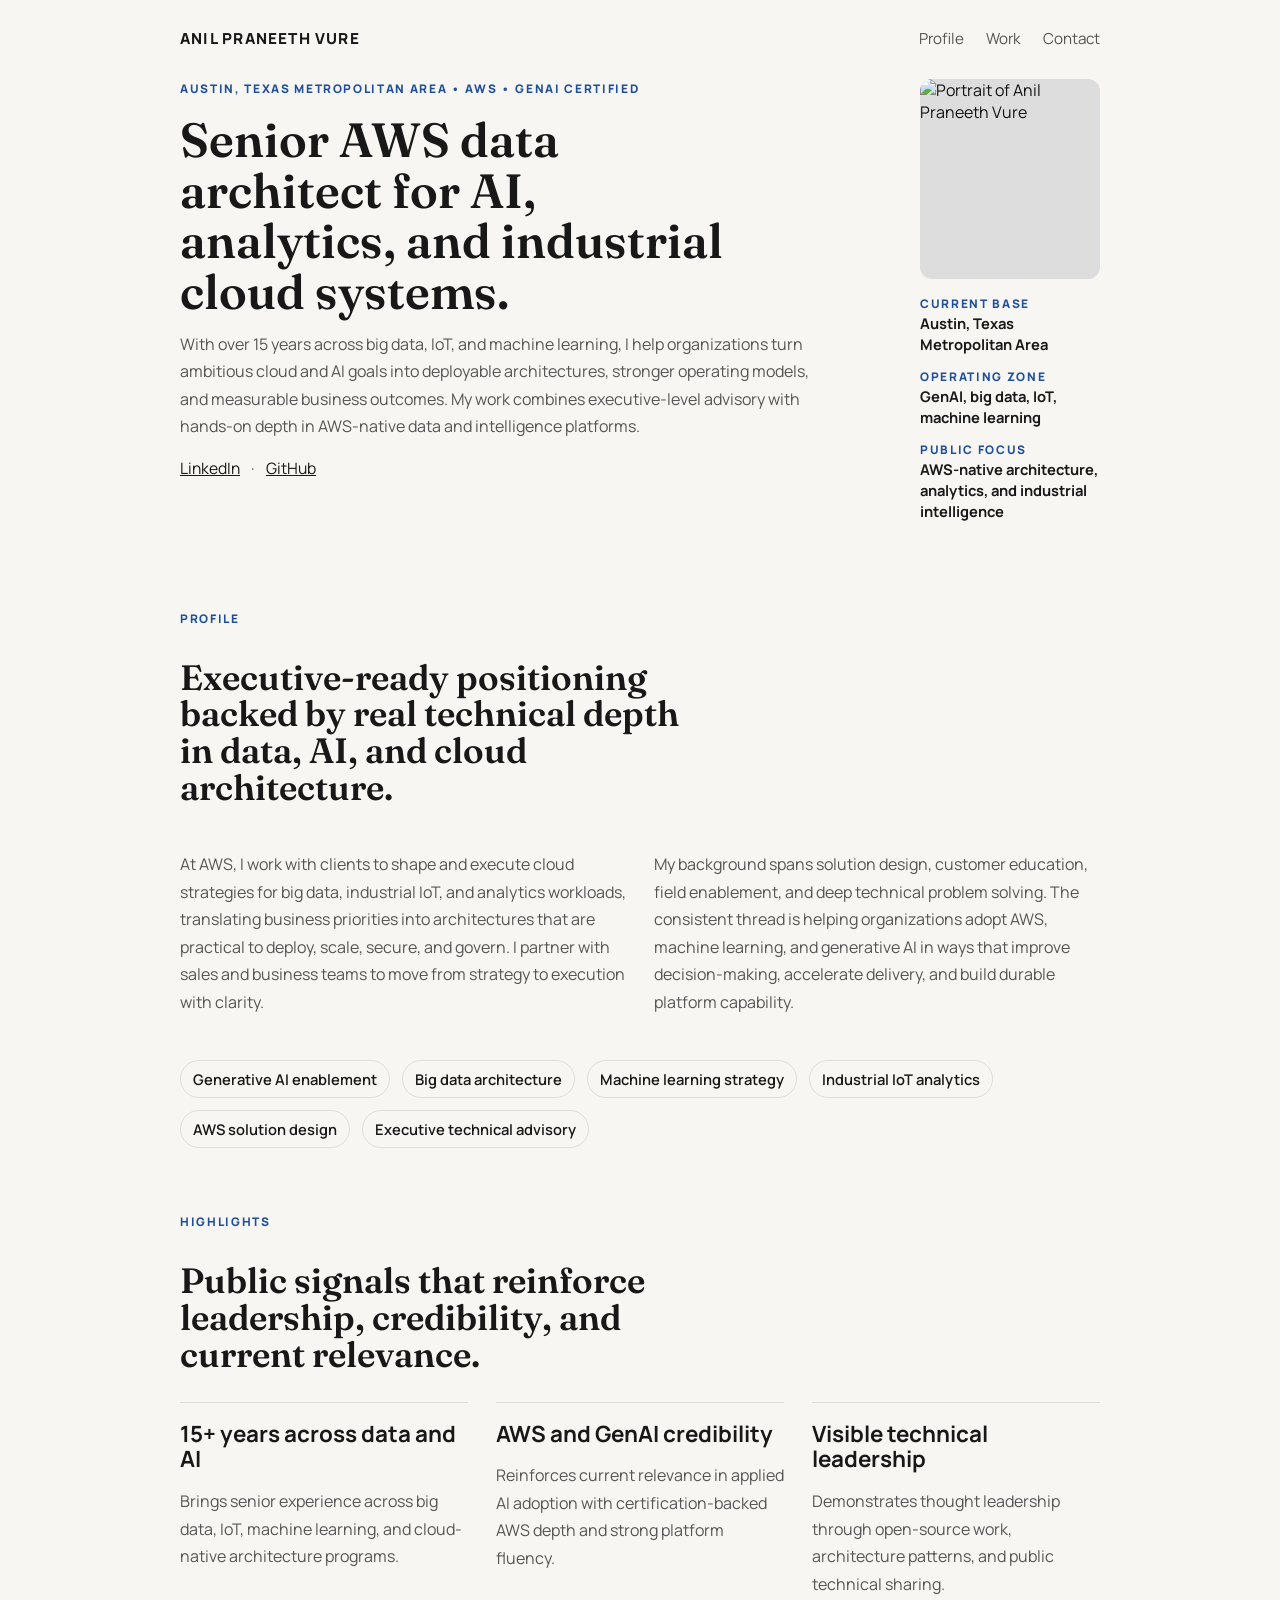
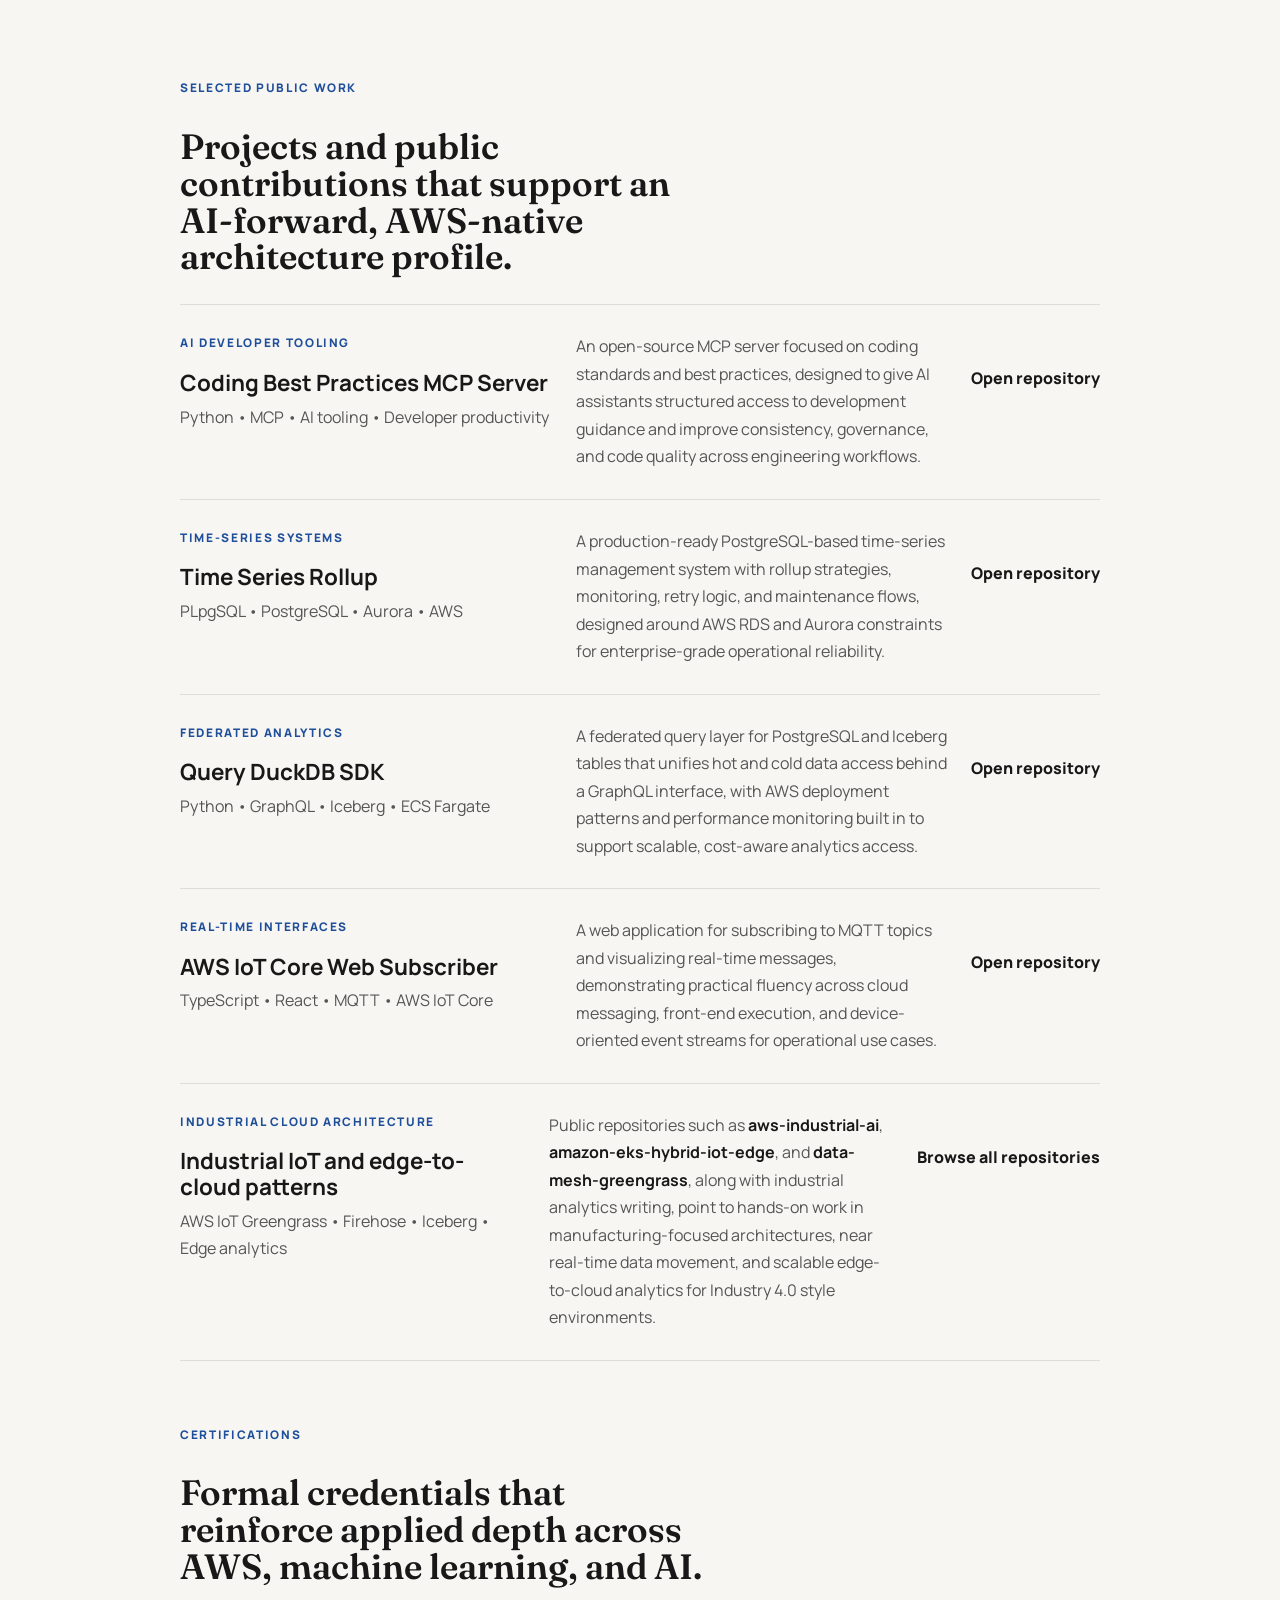
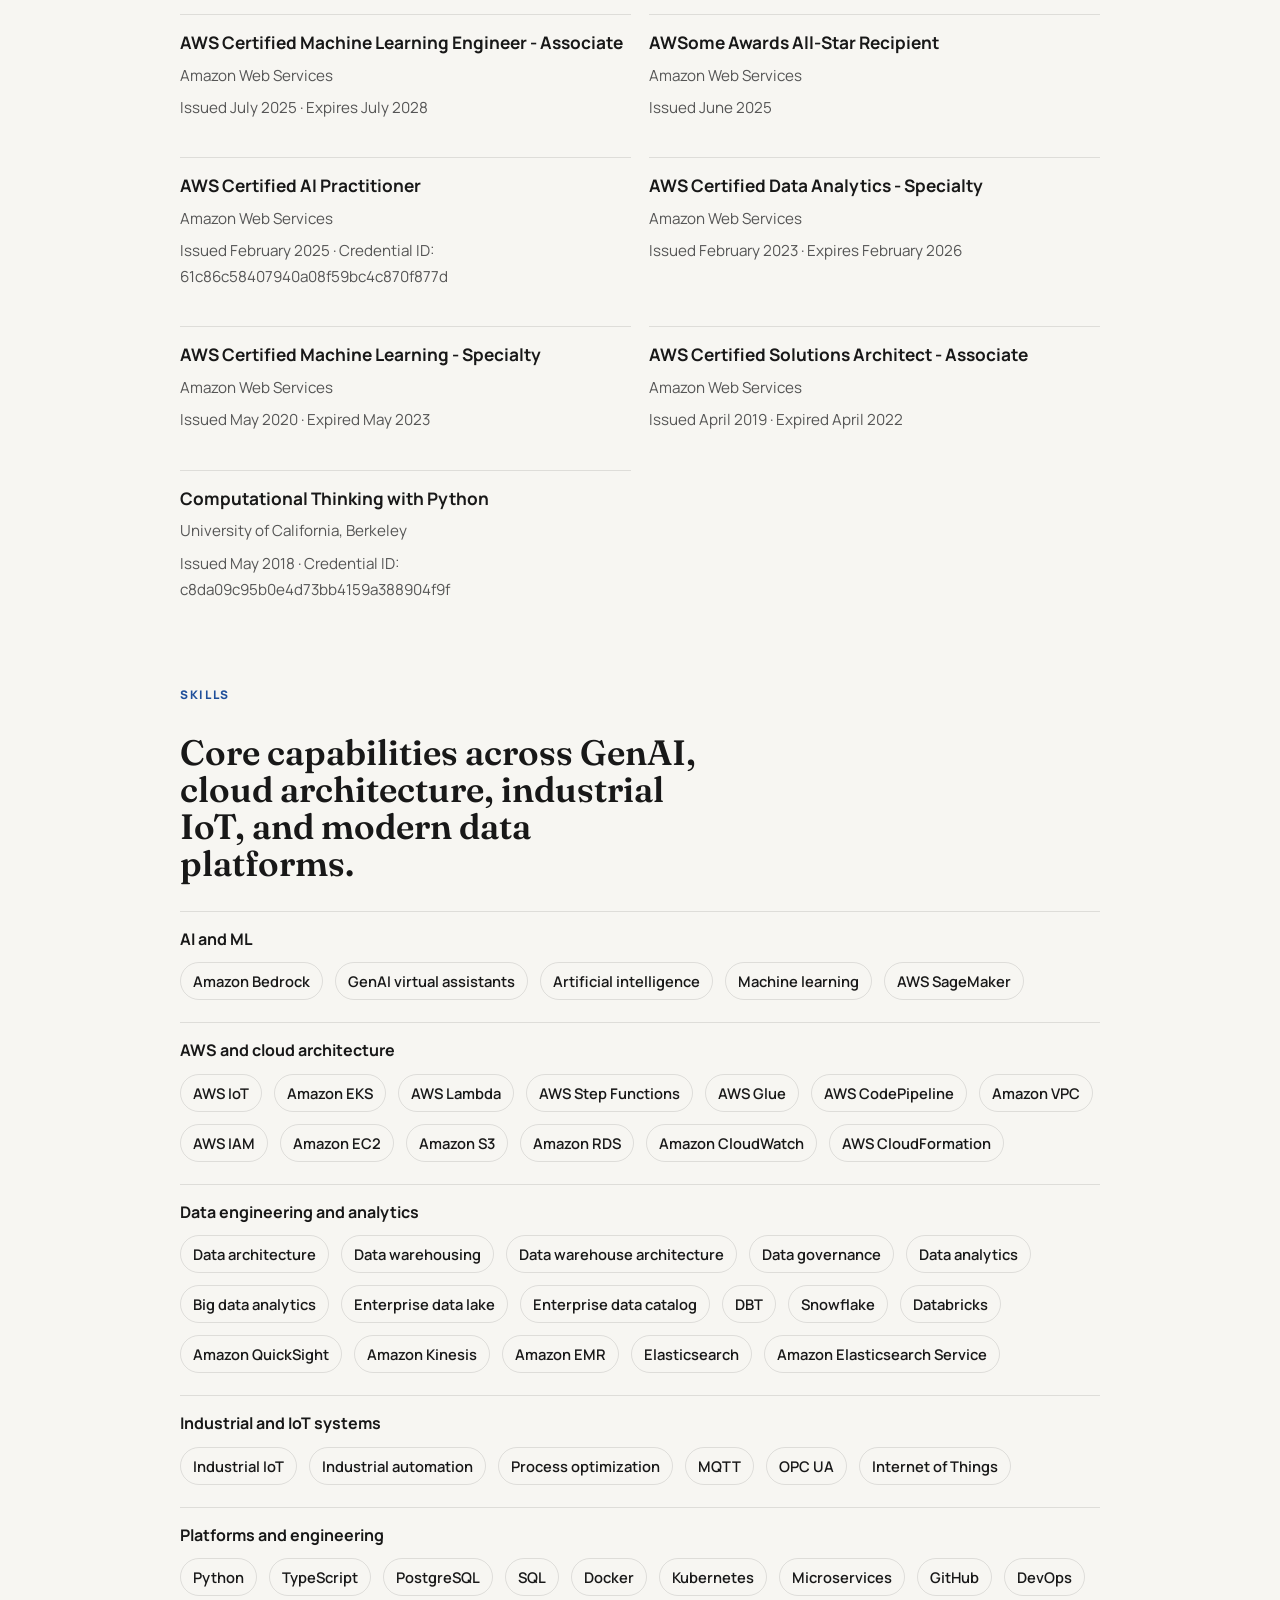
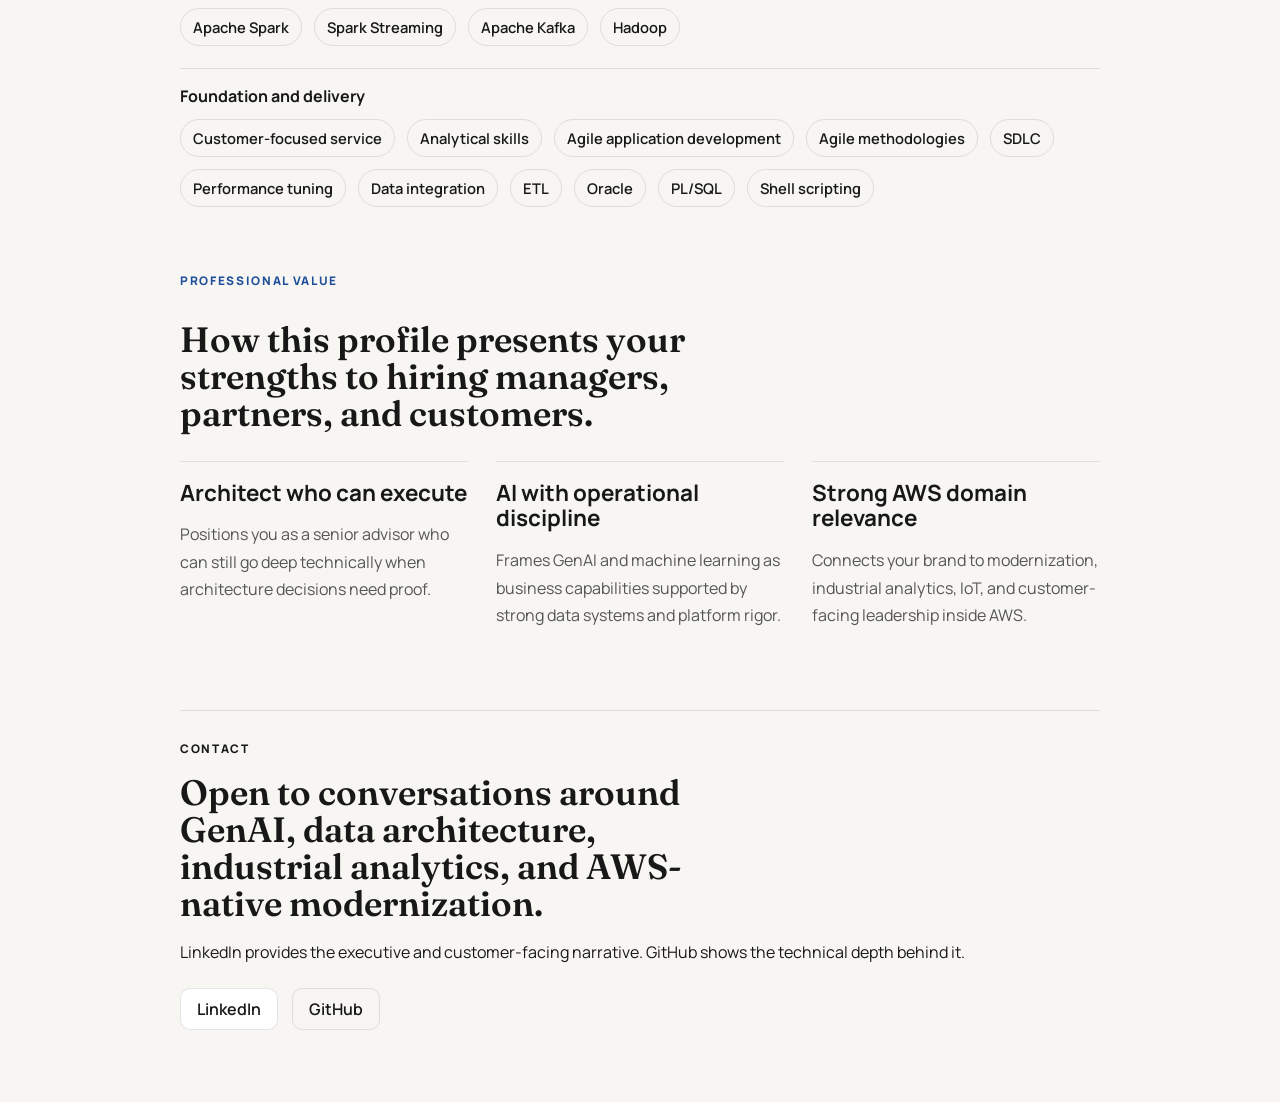
==== index.html @ 441fac44 "Simplify profile page styling and link treatments" ====
<!DOCTYPE html>
<html lang="en">
  <head>
    <meta charset="UTF-8" />
    <meta name="viewport" content="width=device-width, initial-scale=1.0" />
    <title>Anil Praneeth Vure | Sr. Data Architect at AWS</title>
    <meta
      name="description"
      content="Professional profile for Anil Praneeth Vure, Sr. Data Architect at AWS, focused on GenAI, big data, IoT, machine learning, and production-grade cloud architecture."
    />
    <meta
      name="keywords"
      content="Anil Praneeth Vure, Sr. Data Architect, AWS, GenAI, machine learning, big data, IoT, cloud architecture, Austin"
    />
    <meta name="theme-color" content="#0f1720" />
    <meta property="og:title" content="Anil Praneeth Vure | Sr. Data Architect at AWS" />
    <meta
      property="og:description"
      content="Senior AWS data architect with 15+ years across big data, IoT, machine learning, and GenAI-enabled cloud architecture."
    />
    <meta property="og:type" content="website" />
    <meta property="og:image" content="https://avatars.githubusercontent.com/u/18491434?v=4" />
    <link rel="preconnect" href="https://fonts.googleapis.com" />
    <link rel="preconnect" href="https://fonts.gstatic.com" crossorigin />
    <link
      href="https://fonts.googleapis.com/css2?family=Manrope:wght@400;500;600;700;800&amp;family=Fraunces:opsz,wght@9..144,600;9..144,700&amp;display=swap"
      rel="stylesheet"
    />
    <link rel="stylesheet" href="./styles.css" />
    <script type="application/ld+json">
      {
        "@context": "https://schema.org",
        "@type": "Person",
        "name": "Anil Praneeth Vure",
        "jobTitle": "Senior Data Architect",
        "worksFor": {
          "@type": "Organization",
          "name": "Amazon"
        },
        "address": {
          "@type": "PostalAddress",
          "addressLocality": "Austin",
          "addressRegion": "TX",
          "addressCountry": "US"
        },
        "sameAs": [
          "https://github.com/anilpraneeth",
          "https://www.linkedin.com/in/anilpraneeth/"
        ],
        "image": "https://avatars.githubusercontent.com/u/18491434?v=4",
        "url": "https://github.com/anilpraneeth"
      }
    </script>
  </head>
  <body>
    <div class="page-shell">
      <header class="site-header">
        <a class="brand" href="#top">Anil Praneeth Vure</a>
        <nav class="site-nav" aria-label="Primary">
          <a href="#profile">Profile</a>
          <a href="#work">Work</a>
          <a href="#contact">Contact</a>
        </nav>
      </header>

      <main id="top">
        <section class="hero">
          <div class="hero-copy reveal">
            <p class="eyebrow">Austin, Texas Metropolitan Area • AWS • GenAI Certified</p>
            <h1>Senior AWS data architect for AI, analytics, and industrial cloud systems.</h1>
            <p class="hero-text">
              With over 15 years across big data, IoT, and machine learning, I help organizations turn ambitious
              cloud and AI goals into deployable architectures, stronger operating models, and measurable business
              outcomes. My work combines executive-level advisory with hands-on depth in AWS-native data and
              intelligence platforms.
            </p>
            <p class="inline-links">
              <a href="https://www.linkedin.com/in/anilpraneeth/" target="_blank" rel="noreferrer">LinkedIn</a>
              <span>·</span>
              <a href="https://github.com/anilpraneeth" target="_blank" rel="noreferrer">GitHub</a>
            </p>
          </div>

          <aside class="hero-panel reveal">
            <div class="portrait-wrap">
              <img
                class="portrait"
                src="https://avatars.githubusercontent.com/u/18491434?v=4"
                alt="Portrait of Anil Praneeth Vure"
              />
            </div>
            <div class="signal-list">
              <div>
                <span class="signal-label">Current base</span>
                <strong>Austin, Texas Metropolitan Area</strong>
              </div>
              <div>
                <span class="signal-label">Operating zone</span>
                <strong>GenAI, big data, IoT, machine learning</strong>
              </div>
              <div>
                <span class="signal-label">Public focus</span>
                <strong>AWS-native architecture, analytics, and industrial intelligence</strong>
              </div>
            </div>
          </aside>
        </section>

        <section class="profile-section reveal" id="profile">
          <div class="section-intro">
            <p class="section-label">Profile</p>
            <h2>Executive-ready positioning backed by real technical depth in data, AI, and cloud architecture.</h2>
          </div>
          <div class="profile-grid">
            <p>
              At AWS, I work with clients to shape and execute cloud strategies for big data, industrial IoT, and
              analytics workloads, translating business priorities into architectures that are practical to deploy,
              scale, secure, and govern. I partner with sales and business teams to move from strategy to execution
              with clarity.
            </p>
            <p>
              My background spans solution design, customer education, field enablement, and deep technical problem
              solving. The consistent thread is helping organizations adopt AWS, machine learning, and generative AI in
              ways that improve decision-making, accelerate delivery, and build durable platform capability.
            </p>
          </div>
          <div class="focus-rail">
            <span>Generative AI enablement</span>
            <span>Big data architecture</span>
            <span>Machine learning strategy</span>
            <span>Industrial IoT analytics</span>
            <span>AWS solution design</span>
            <span>Executive technical advisory</span>
          </div>
        </section>

        <section class="credibility-section reveal">
          <div class="section-intro">
            <p class="section-label">Highlights</p>
            <h2>Public signals that reinforce leadership, credibility, and current relevance.</h2>
          </div>
          <div class="credibility-grid">
            <div>
              <h3>15+ years across data and AI</h3>
              <p>Brings senior experience across big data, IoT, machine learning, and cloud-native architecture programs.</p>
            </div>
            <div>
              <h3>AWS and GenAI credibility</h3>
              <p>Reinforces current relevance in applied AI adoption with certification-backed AWS depth and strong platform fluency.</p>
            </div>
            <div>
              <h3>Visible technical leadership</h3>
              <p>Demonstrates thought leadership through open-source work, architecture patterns, and public technical sharing.</p>
            </div>
          </div>
        </section>

        <section class="work-section reveal" id="work">
          <div class="section-intro">
            <p class="section-label">Selected Public Work</p>
            <h2>Projects and public contributions that support an AI-forward, AWS-native architecture profile.</h2>
          </div>

          <article class="project-row">
            <div class="project-meta">
              <p class="project-kicker">AI developer tooling</p>
              <h3>Coding Best Practices MCP Server</h3>
              <p class="project-tech">Python • MCP • AI tooling • Developer productivity</p>
            </div>
            <p class="project-copy">
              An open-source MCP server focused on coding standards and best practices, designed to give AI assistants
              structured access to development guidance and improve consistency, governance, and code quality across
              engineering workflows.
            </p>
            <a class="project-link" href="https://github.com/anilpraneeth/coding-best-practices-mcp-server" target="_blank" rel="noreferrer">Open repository</a>
          </article>

          <article class="project-row">
            <div class="project-meta">
              <p class="project-kicker">Time-series systems</p>
              <h3>Time Series Rollup</h3>
              <p class="project-tech">PLpgSQL • PostgreSQL • Aurora • AWS</p>
            </div>
            <p class="project-copy">
              A production-ready PostgreSQL-based time-series management system with rollup strategies, monitoring, retry
              logic, and maintenance flows, designed around AWS RDS and Aurora constraints for enterprise-grade
              operational reliability.
            </p>
            <a class="project-link" href="https://github.com/anilpraneeth/time-series-rollup" target="_blank" rel="noreferrer">Open repository</a>
          </article>

          <article class="project-row">
            <div class="project-meta">
              <p class="project-kicker">Federated analytics</p>
              <h3>Query DuckDB SDK</h3>
              <p class="project-tech">Python • GraphQL • Iceberg • ECS Fargate</p>
            </div>
            <p class="project-copy">
              A federated query layer for PostgreSQL and Iceberg tables that unifies hot and cold data access behind a
              GraphQL interface, with AWS deployment patterns and performance monitoring built in to support scalable,
              cost-aware analytics access.
            </p>
            <a class="project-link" href="https://github.com/anilpraneeth/query-duckdb-sdk" target="_blank" rel="noreferrer">Open repository</a>
          </article>

          <article class="project-row">
            <div class="project-meta">
              <p class="project-kicker">Real-time interfaces</p>
              <h3>AWS IoT Core Web Subscriber</h3>
              <p class="project-tech">TypeScript • React • MQTT • AWS IoT Core</p>
            </div>
            <p class="project-copy">
              A web application for subscribing to MQTT topics and visualizing real-time messages, demonstrating practical
              fluency across cloud messaging, front-end execution, and device-oriented event streams for operational use
              cases.
            </p>
            <a class="project-link" href="https://github.com/anilpraneeth/web-app-aws-iot-core" target="_blank" rel="noreferrer">Open repository</a>
          </article>

          <article class="project-row">
            <div class="project-meta">
              <p class="project-kicker">Industrial cloud architecture</p>
              <h3>Industrial IoT and edge-to-cloud patterns</h3>
              <p class="project-tech">AWS IoT Greengrass • Firehose • Iceberg • Edge analytics</p>
            </div>
            <p class="project-copy">
              Public repositories such as <span>aws-industrial-ai</span>, <span>amazon-eks-hybrid-iot-edge</span>, and
              <span>data-mesh-greengrass</span>, along with industrial analytics writing, point to hands-on work in
              manufacturing-focused architectures, near real-time data movement, and scalable edge-to-cloud analytics
              for Industry 4.0 style environments.
            </p>
            <a class="project-link" href="https://github.com/anilpraneeth" target="_blank" rel="noreferrer">Browse all repositories</a>
          </article>
        </section>

        <section class="certifications-section reveal">
          <div class="section-intro">
            <p class="section-label">Certifications</p>
            <h2>Formal credentials that reinforce applied depth across AWS, machine learning, and AI.</h2>
          </div>
          <div class="certifications-grid">
            <article class="cert-card">
              <h3>AWS Certified Machine Learning Engineer - Associate</h3>
              <p>Amazon Web Services</p>
              <p>Issued July 2025 · Expires July 2028</p>
            </article>
            <article class="cert-card">
              <h3>AWSome Awards All-Star Recipient</h3>
              <p>Amazon Web Services</p>
              <p>Issued June 2025</p>
            </article>
            <article class="cert-card">
              <h3>AWS Certified AI Practitioner</h3>
              <p>Amazon Web Services</p>
              <p>Issued February 2025 · Credential ID: 61c86c58407940a08f59bc4c870f877d</p>
            </article>
            <article class="cert-card">
              <h3>AWS Certified Data Analytics - Specialty</h3>
              <p>Amazon Web Services</p>
              <p>Issued February 2023 · Expires February 2026</p>
            </article>
            <article class="cert-card">
              <h3>AWS Certified Machine Learning - Specialty</h3>
              <p>Amazon Web Services</p>
              <p>Issued May 2020 · Expired May 2023</p>
            </article>
            <article class="cert-card">
              <h3>AWS Certified Solutions Architect - Associate</h3>
              <p>Amazon Web Services</p>
              <p>Issued April 2019 · Expired April 2022</p>
            </article>
            <article class="cert-card">
              <h3>Computational Thinking with Python</h3>
              <p>University of California, Berkeley</p>
              <p>Issued May 2018 · Credential ID: c8da09c95b0e4d73bb4159a388904f9f</p>
            </article>
          </div>
        </section>

        <section class="skills-section reveal">
          <div class="section-intro">
            <p class="section-label">Skills</p>
            <h2>Core capabilities across GenAI, cloud architecture, industrial IoT, and modern data platforms.</h2>
          </div>
          <div class="skills-groups">
            <div class="skills-group">
              <h3>AI and ML</h3>
              <div class="focus-rail">
                <span>Amazon Bedrock</span>
                <span>GenAI virtual assistants</span>
                <span>Artificial intelligence</span>
                <span>Machine learning</span>
                <span>AWS SageMaker</span>
              </div>
            </div>
            <div class="skills-group">
              <h3>AWS and cloud architecture</h3>
              <div class="focus-rail">
                <span>AWS IoT</span>
                <span>Amazon EKS</span>
                <span>AWS Lambda</span>
                <span>AWS Step Functions</span>
                <span>AWS Glue</span>
                <span>AWS CodePipeline</span>
                <span>Amazon VPC</span>
                <span>AWS IAM</span>
                <span>Amazon EC2</span>
                <span>Amazon S3</span>
                <span>Amazon RDS</span>
                <span>Amazon CloudWatch</span>
                <span>AWS CloudFormation</span>
              </div>
            </div>
            <div class="skills-group">
              <h3>Data engineering and analytics</h3>
              <div class="focus-rail">
                <span>Data architecture</span>
                <span>Data warehousing</span>
                <span>Data warehouse architecture</span>
                <span>Data governance</span>
                <span>Data analytics</span>
                <span>Big data analytics</span>
                <span>Enterprise data lake</span>
                <span>Enterprise data catalog</span>
                <span>DBT</span>
                <span>Snowflake</span>
                <span>Databricks</span>
                <span>Amazon QuickSight</span>
                <span>Amazon Kinesis</span>
                <span>Amazon EMR</span>
                <span>Elasticsearch</span>
                <span>Amazon Elasticsearch Service</span>
              </div>
            </div>
            <div class="skills-group">
              <h3>Industrial and IoT systems</h3>
              <div class="focus-rail">
                <span>Industrial IoT</span>
                <span>Industrial automation</span>
                <span>Process optimization</span>
                <span>MQTT</span>
                <span>OPC UA</span>
                <span>Internet of Things</span>
              </div>
            </div>
            <div class="skills-group">
              <h3>Platforms and engineering</h3>
              <div class="focus-rail">
                <span>Python</span>
                <span>TypeScript</span>
                <span>PostgreSQL</span>
                <span>SQL</span>
                <span>Docker</span>
                <span>Kubernetes</span>
                <span>Microservices</span>
                <span>GitHub</span>
                <span>DevOps</span>
                <span>Apache Spark</span>
                <span>Spark Streaming</span>
                <span>Apache Kafka</span>
                <span>Hadoop</span>
              </div>
            </div>
            <div class="skills-group">
              <h3>Foundation and delivery</h3>
              <div class="focus-rail">
                <span>Customer-focused service</span>
                <span>Analytical skills</span>
                <span>Agile application development</span>
                <span>Agile methodologies</span>
                <span>SDLC</span>
                <span>Performance tuning</span>
                <span>Data integration</span>
                <span>ETL</span>
                <span>Oracle</span>
                <span>PL/SQL</span>
                <span>Shell scripting</span>
              </div>
            </div>
          </div>
        </section>

        <section class="credibility-section reveal">
          <div class="section-intro">
            <p class="section-label">Professional Value</p>
            <h2>How this profile presents your strengths to hiring managers, partners, and customers.</h2>
          </div>
          <div class="credibility-grid">
            <div>
              <h3>Architect who can execute</h3>
              <p>Positions you as a senior advisor who can still go deep technically when architecture decisions need proof.</p>
            </div>
            <div>
              <h3>AI with operational discipline</h3>
              <p>Frames GenAI and machine learning as business capabilities supported by strong data systems and platform rigor.</p>
            </div>
            <div>
              <h3>Strong AWS domain relevance</h3>
              <p>Connects your brand to modernization, industrial analytics, IoT, and customer-facing leadership inside AWS.</p>
            </div>
          </div>
        </section>

        <section class="contact-section reveal" id="contact">
          <p class="section-label">Contact</p>
          <h2>Open to conversations around GenAI, data architecture, industrial analytics, and AWS-native modernization.</h2>
          <p>
            LinkedIn provides the executive and customer-facing narrative. GitHub shows the technical depth behind it.
          </p>
          <div class="hero-actions">
            <a class="button button-primary" href="https://www.linkedin.com/in/anilpraneeth/" target="_blank" rel="noreferrer">LinkedIn</a>
            <a class="button button-secondary" href="https://github.com/anilpraneeth" target="_blank" rel="noreferrer">GitHub</a>
          </div>
        </section>
      </main>
    </div>

    <script src="./script.js"></script>
  </body>
</html>
---- styles.css ----
:root {
  --bg: #f7f6f2;
  --bg-deep: #171717;
  --panel: rgba(255, 255, 255, 0.7);
  --text: #181818;
  --muted: #555;
  --line: rgba(0, 0, 0, 0.1);
  --accent: #1f4f9a;
  --accent-soft: rgba(31, 79, 154, 0.08);
  --max: 920px;
  --shadow: 0 16px 32px rgba(0, 0, 0, 0.06);
}

* {
  box-sizing: border-box;
}

html {
  scroll-behavior: smooth;
}

body {
  margin: 0;
  font-family: "Manrope", sans-serif;
  color: var(--text);
  background: var(--bg);
}

.page-shell {
  width: min(calc(100% - 40px), var(--max));
  margin: 0 auto;
  padding-bottom: 72px;
}

.site-header {
  display: flex;
  align-items: center;
  justify-content: space-between;
  padding: 28px 0 10px;
}

.brand,
.site-nav a,
.project-link {
  text-decoration: none;
  color: inherit;
}

.brand {
  font-size: 0.95rem;
  font-weight: 800;
  letter-spacing: 0.08em;
  text-transform: uppercase;
}

.site-nav {
  display: flex;
  gap: 22px;
}

.site-nav a {
  color: var(--muted);
  font-size: 0.95rem;
}

.hero {
  min-height: auto;
  display: grid;
  grid-template-columns: minmax(0, 1fr) 180px;
  gap: 28px;
  align-items: start;
  padding: 20px 0 24px;
}

.eyebrow,
.section-label,
.project-kicker,
.signal-label {
  text-transform: uppercase;
  letter-spacing: 0.14em;
  font-size: 0.74rem;
  color: var(--accent);
  margin: 0 0 16px;
  font-weight: 800;
}

h1,
h2,
h3 {
  margin: 0;
}

h1,
h2 {
  font-family: "Fraunces", serif;
  line-height: 1.05;
  font-weight: 600;
}

h1 {
  font-size: clamp(2rem, 4vw, 3rem);
  max-width: 18ch;
}

h2 {
  font-size: clamp(1.5rem, 2.8vw, 2.2rem);
  max-width: 22ch;
}

h3 {
  font-size: 1.4rem;
  line-height: 1.15;
}

p {
  line-height: 1.72;
  color: var(--muted);
  font-size: 1rem;
}

.hero-text {
  max-width: 64ch;
  font-size: 1rem;
  margin: 14px 0 0;
}

.hero-actions {
  display: flex;
  gap: 14px;
  flex-wrap: wrap;
  margin-top: 22px;
}

.inline-links {
  margin: 14px 0 0;
  font-size: 0.98rem;
}

.inline-links a {
  color: var(--text);
}

.inline-links span {
  margin: 0 8px;
  color: var(--muted);
}

.button {
  display: inline-flex;
  align-items: center;
  justify-content: center;
  min-height: 42px;
  padding: 0 16px;
  border-radius: 10px;
  border: 1px solid var(--line);
  font-weight: 600;
  text-decoration: none;
  transition: background-color 180ms ease, border-color 180ms ease;
}

.button-primary {
  color: var(--text);
  background: #fff;
}

.button-secondary {
  color: var(--text);
  background: transparent;
}

.hero-panel {
  max-width: 180px;
  justify-self: end;
  padding: 0;
  border-radius: 0;
  background: transparent;
  border: 0;
  box-shadow: none;
}

.portrait-wrap {
  position: relative;
  overflow: hidden;
  border-radius: 12px;
  aspect-ratio: 0.9;
  background: #ddd;
}

.portrait {
  width: 100%;
  height: 100%;
  object-fit: cover;
  filter: contrast(1.05) saturate(0.96);
}

.signal-list {
  display: grid;
  gap: 10px;
  margin-top: 12px;
}

.signal-list strong {
  display: block;
  font-size: 0.92rem;
  line-height: 1.4;
}

main section + section {
  margin-top: 64px;
}

.section-intro {
  display: grid;
  gap: 14px;
  margin-bottom: 28px;
}

.profile-grid {
  display: grid;
  grid-template-columns: repeat(2, minmax(0, 1fr));
  gap: 28px;
}

.focus-rail {
  display: flex;
  flex-wrap: wrap;
  gap: 12px;
  margin-top: 28px;
}

.focus-rail span {
  padding: 8px 12px;
  border-radius: 999px;
  background: transparent;
  border: 1px solid var(--line);
  color: var(--text);
  font-size: 0.92rem;
  font-weight: 600;
}

.project-row {
  display: grid;
  grid-template-columns: 1.1fr 1.1fr auto;
  gap: 24px;
  align-items: start;
  padding: 28px 0;
  border-top: 1px solid var(--line);
}

.project-row:last-of-type {
  border-bottom: 1px solid var(--line);
}

.certifications-grid {
  display: grid;
  grid-template-columns: repeat(2, minmax(0, 1fr));
  gap: 18px;
}

.cert-card {
  padding: 18px 0;
  border-radius: 0;
  background: transparent;
  border: 0;
  border-top: 1px solid var(--line);
}

.cert-card h3 {
  font-size: 1.08rem;
  margin-bottom: 10px;
}

.cert-card p {
  margin: 0;
  font-size: 0.95rem;
}

.cert-card p + p {
  margin-top: 6px;
}

.skills-groups {
  display: grid;
  gap: 22px;
}

.skills-group {
  padding-top: 18px;
  border-top: 1px solid var(--line);
}

.skills-group h3 {
  font-size: 1rem;
  margin-bottom: 14px;
}

.skills-group .focus-rail {
  margin-top: 0;
}

.skills-group .focus-rail span {
  background: transparent;
  border: 1px solid var(--line);
}

.project-tech {
  margin-top: 8px;
}

.project-copy {
  margin: 0;
}

.project-copy span {
  color: var(--text);
  font-weight: 700;
}

.project-link {
  color: var(--text);
  font-weight: 800;
  white-space: nowrap;
  padding-top: 34px;
}

.credibility-grid {
  display: grid;
  grid-template-columns: repeat(3, minmax(0, 1fr));
  gap: 28px;
}

.credibility-grid div {
  padding-top: 18px;
  border-top: 1px solid var(--line);
}

.contact-section {
  padding: 28px 0 0;
  border-radius: 0;
  background: transparent;
  box-shadow: none;
  border-top: 1px solid var(--line);
}

.contact-section h2,
.contact-section p,
.contact-section .section-label,
.contact-section .button-secondary {
  color: inherit;
}

.contact-section .button-secondary {
  border-color: var(--line);
  background: transparent;
}

.reveal {
  opacity: 0;
  transform: translateY(26px);
  transition: opacity 700ms ease, transform 700ms ease;
}

.reveal.is-visible {
  opacity: 1;
  transform: translateY(0);
}

@media (max-width: 980px) {
  .hero,
  .profile-grid,
  .project-row,
  .credibility-grid,
  .certifications-grid {
    grid-template-columns: 1fr;
  }

  .hero {
    min-height: auto;
    padding-top: 12px;
  }

  .hero-panel {
    justify-self: start;
    max-width: 140px;
  }

  .project-link {
    padding-top: 0;
  }
}

@media (max-width: 720px) {
  .page-shell {
    width: min(calc(100% - 28px), var(--max));
  }

  .site-header {
    flex-direction: column;
    align-items: flex-start;
    gap: 12px;
  }

  h1 {
    font-size: clamp(1.7rem, 8vw, 2.4rem);
  }

  .hero-panel,
  .contact-section {
    padding: 0;
  }
}
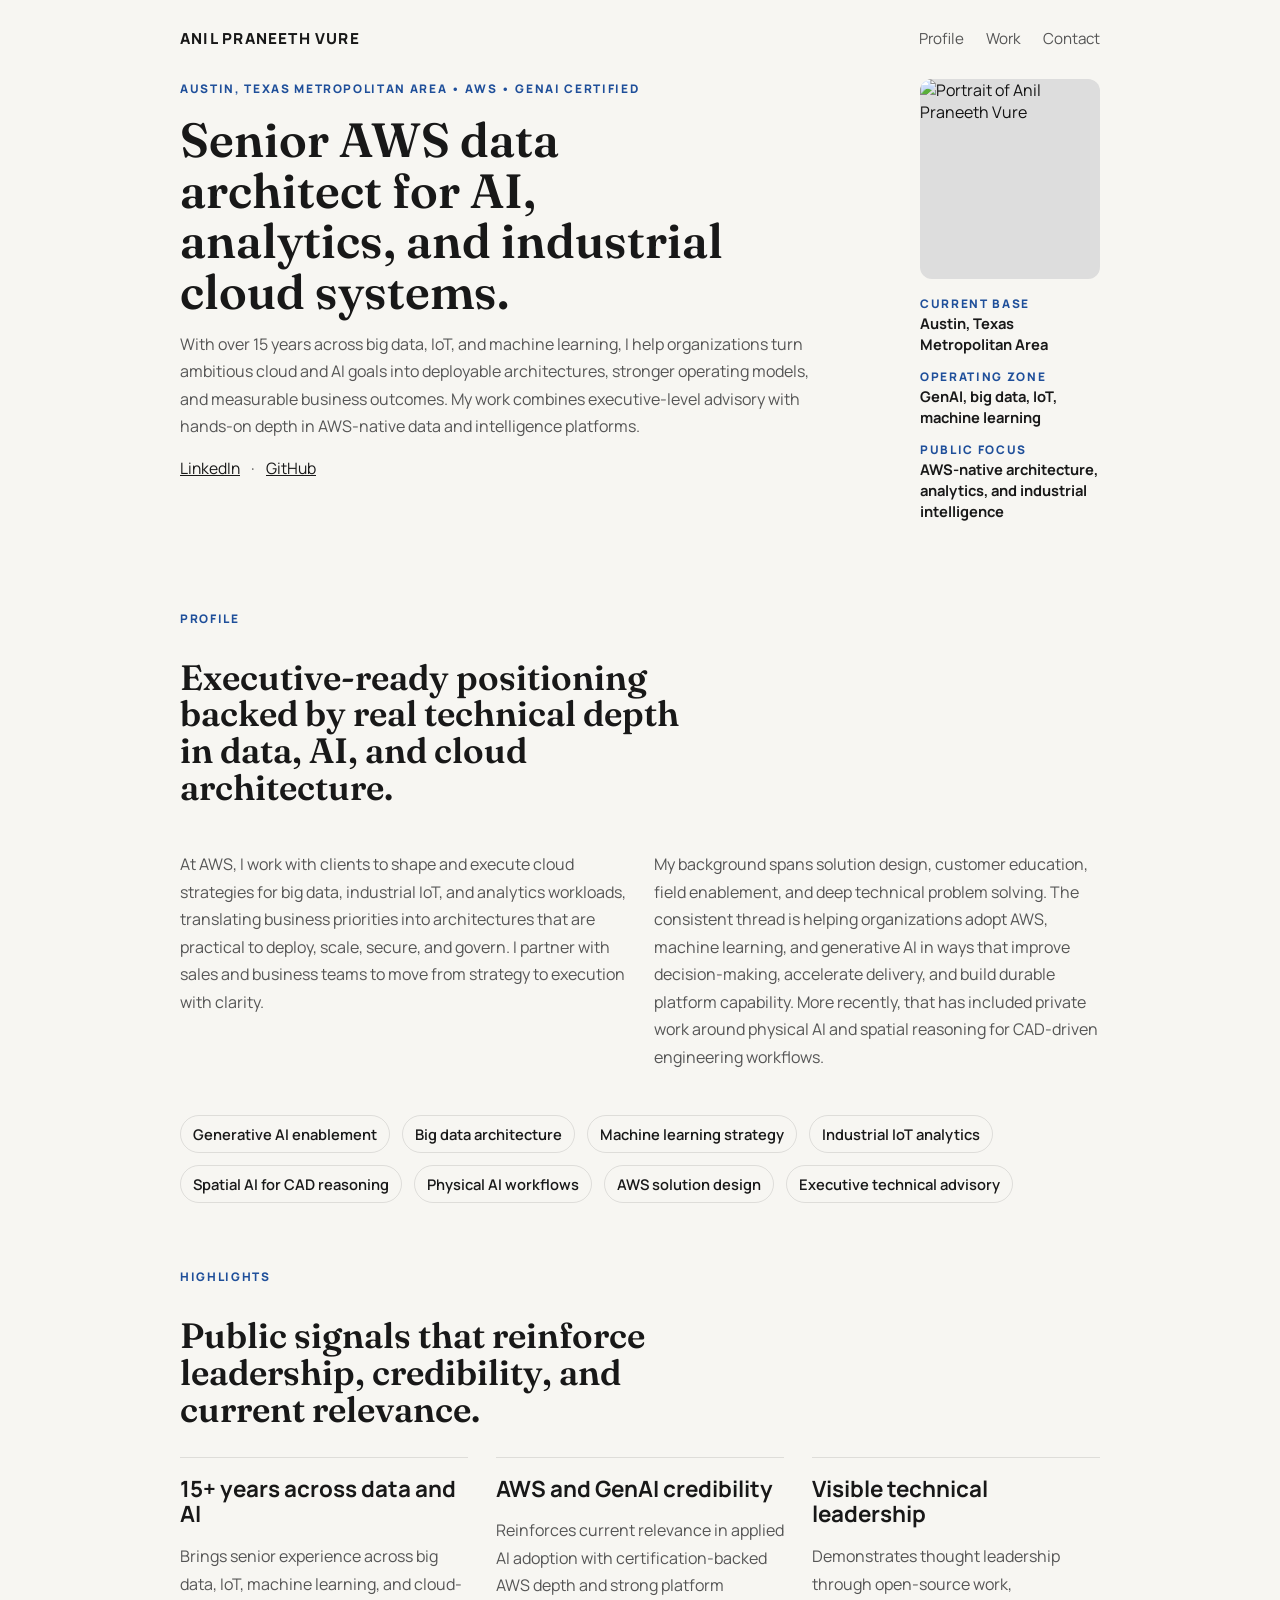
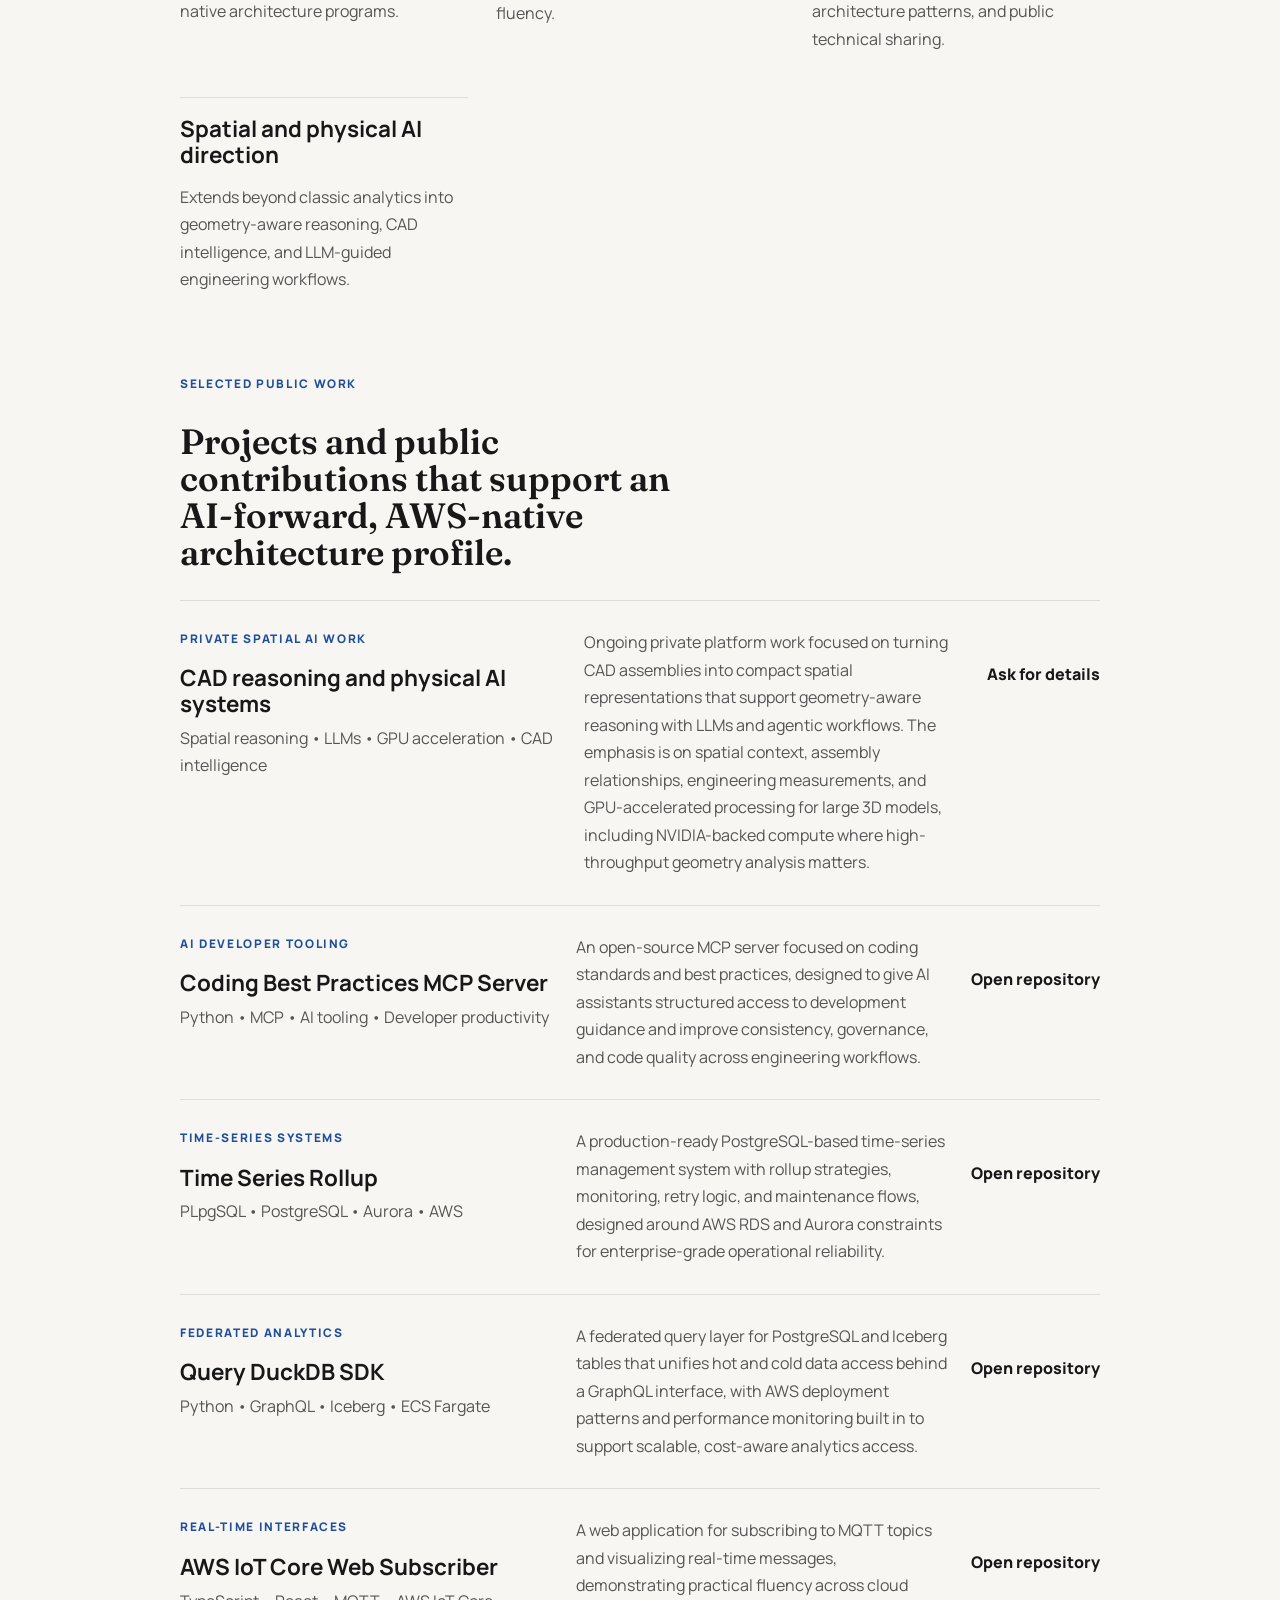
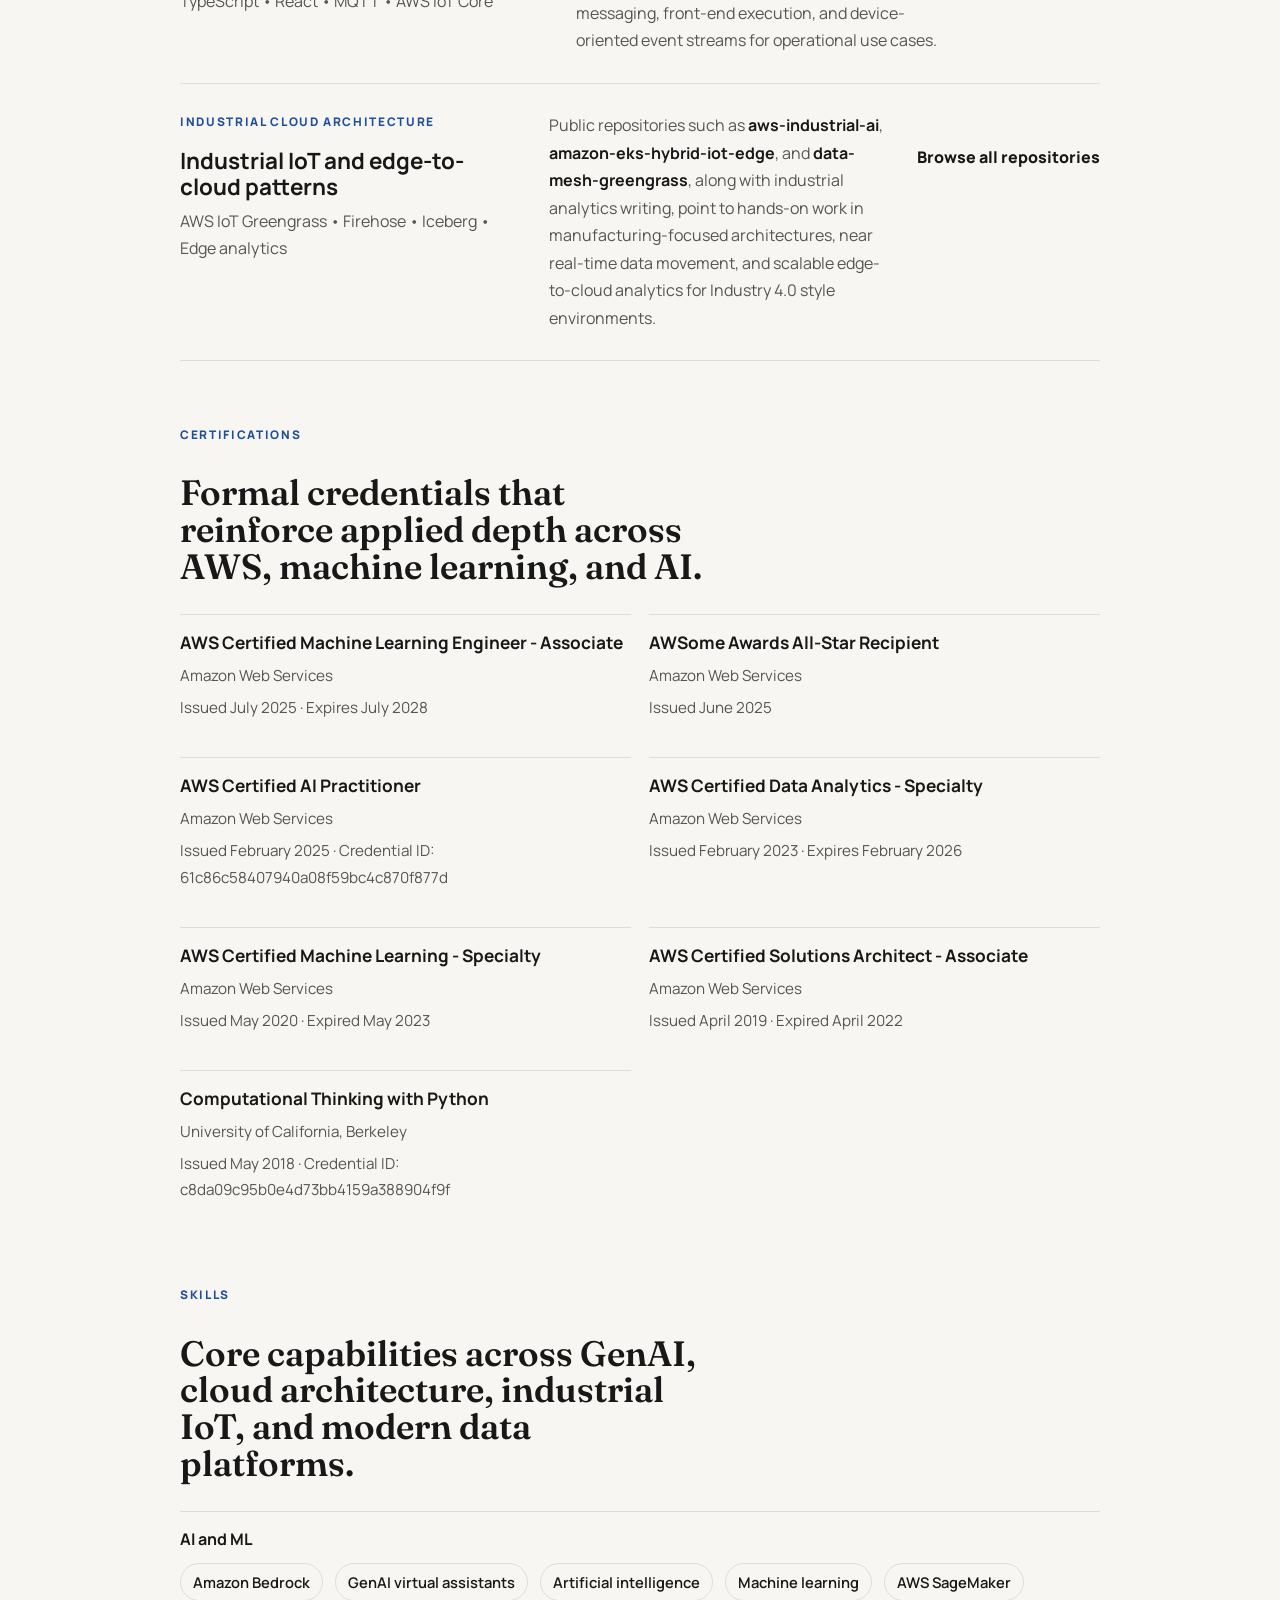
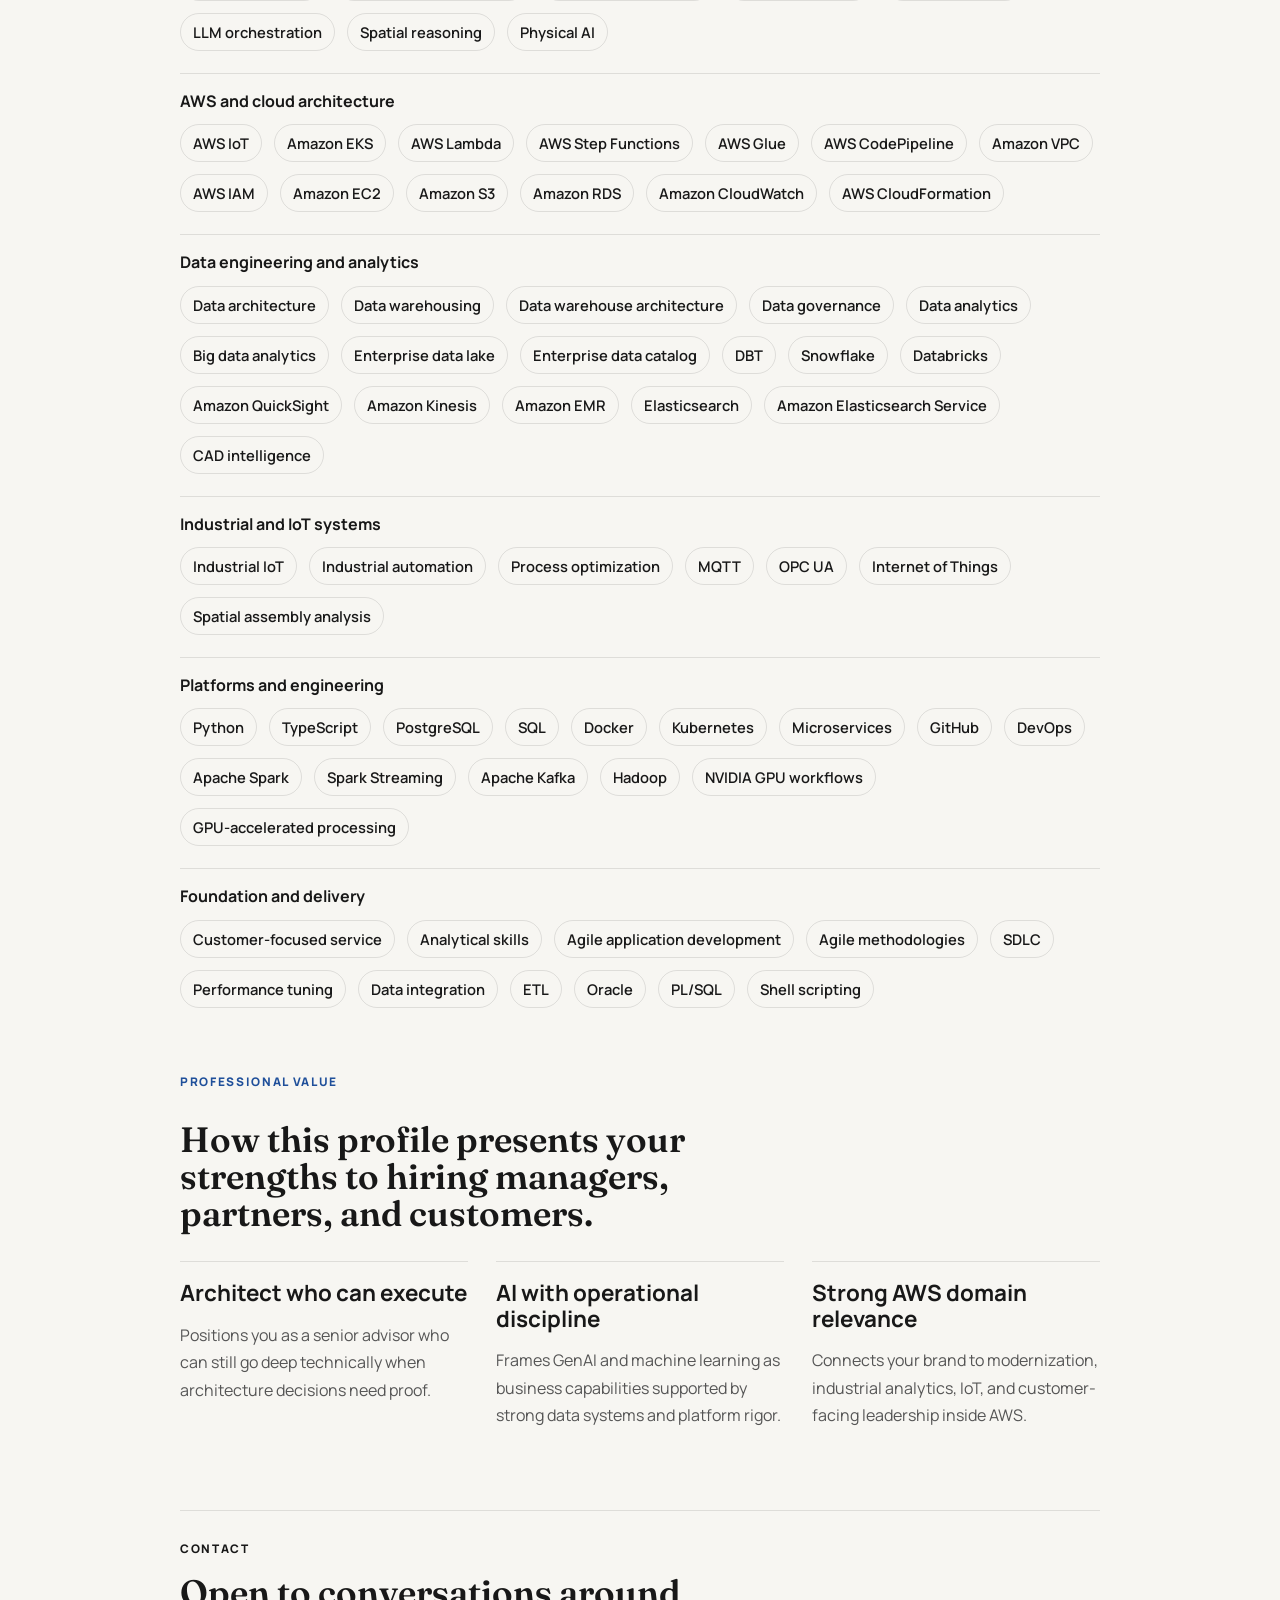
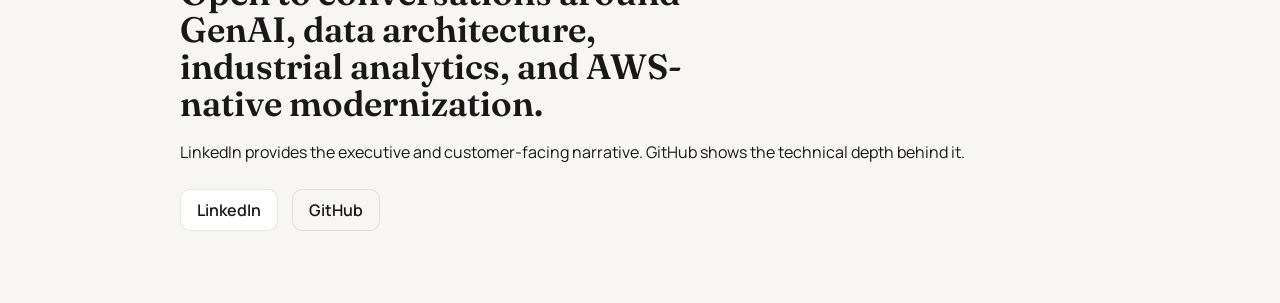
==== commit 7ee25352: "Add spatial AI and CAD reasoning to profile" ====
--- a/index.html
+++ b/index.html
@@ -121,7 +121,9 @@
             <p>
               My background spans solution design, customer education, field enablement, and deep technical problem
               solving. The consistent thread is helping organizations adopt AWS, machine learning, and generative AI in
-              ways that improve decision-making, accelerate delivery, and build durable platform capability.
+              ways that improve decision-making, accelerate delivery, and build durable platform capability. More
+              recently, that has included private work around physical AI and spatial reasoning for CAD-driven
+              engineering workflows.
             </p>
           </div>
           <div class="focus-rail">
@@ -129,6 +131,8 @@
             <span>Big data architecture</span>
             <span>Machine learning strategy</span>
             <span>Industrial IoT analytics</span>
+            <span>Spatial AI for CAD reasoning</span>
+            <span>Physical AI workflows</span>
             <span>AWS solution design</span>
             <span>Executive technical advisory</span>
           </div>
@@ -152,6 +156,10 @@
               <h3>Visible technical leadership</h3>
               <p>Demonstrates thought leadership through open-source work, architecture patterns, and public technical sharing.</p>
             </div>
+            <div>
+              <h3>Spatial and physical AI direction</h3>
+              <p>Extends beyond classic analytics into geometry-aware reasoning, CAD intelligence, and LLM-guided engineering workflows.</p>
+            </div>
           </div>
         </section>
 
@@ -160,6 +168,21 @@
             <p class="section-label">Selected Public Work</p>
             <h2>Projects and public contributions that support an AI-forward, AWS-native architecture profile.</h2>
           </div>
+
+          <article class="project-row">
+            <div class="project-meta">
+              <p class="project-kicker">Private spatial AI work</p>
+              <h3>CAD reasoning and physical AI systems</h3>
+              <p class="project-tech">Spatial reasoning • LLMs • GPU acceleration • CAD intelligence</p>
+            </div>
+            <p class="project-copy">
+              Ongoing private platform work focused on turning CAD assemblies into compact spatial representations that
+              support geometry-aware reasoning with LLMs and agentic workflows. The emphasis is on spatial context,
+              assembly relationships, engineering measurements, and GPU-accelerated processing for large 3D models,
+              including NVIDIA-backed compute where high-throughput geometry analysis matters.
+            </p>
+            <a class="project-link" href="#contact">Ask for details</a>
+          </article>
 
           <article class="project-row">
             <div class="project-meta">
@@ -291,6 +314,9 @@
                 <span>Artificial intelligence</span>
                 <span>Machine learning</span>
                 <span>AWS SageMaker</span>
+                <span>LLM orchestration</span>
+                <span>Spatial reasoning</span>
+                <span>Physical AI</span>
               </div>
             </div>
             <div class="skills-group">
@@ -330,6 +356,7 @@
                 <span>Amazon EMR</span>
                 <span>Elasticsearch</span>
                 <span>Amazon Elasticsearch Service</span>
+                <span>CAD intelligence</span>
               </div>
             </div>
             <div class="skills-group">
@@ -341,6 +368,7 @@
                 <span>MQTT</span>
                 <span>OPC UA</span>
                 <span>Internet of Things</span>
+                <span>Spatial assembly analysis</span>
               </div>
             </div>
             <div class="skills-group">
@@ -359,6 +387,8 @@
                 <span>Spark Streaming</span>
                 <span>Apache Kafka</span>
                 <span>Hadoop</span>
+                <span>NVIDIA GPU workflows</span>
+                <span>GPU-accelerated processing</span>
               </div>
             </div>
             <div class="skills-group">
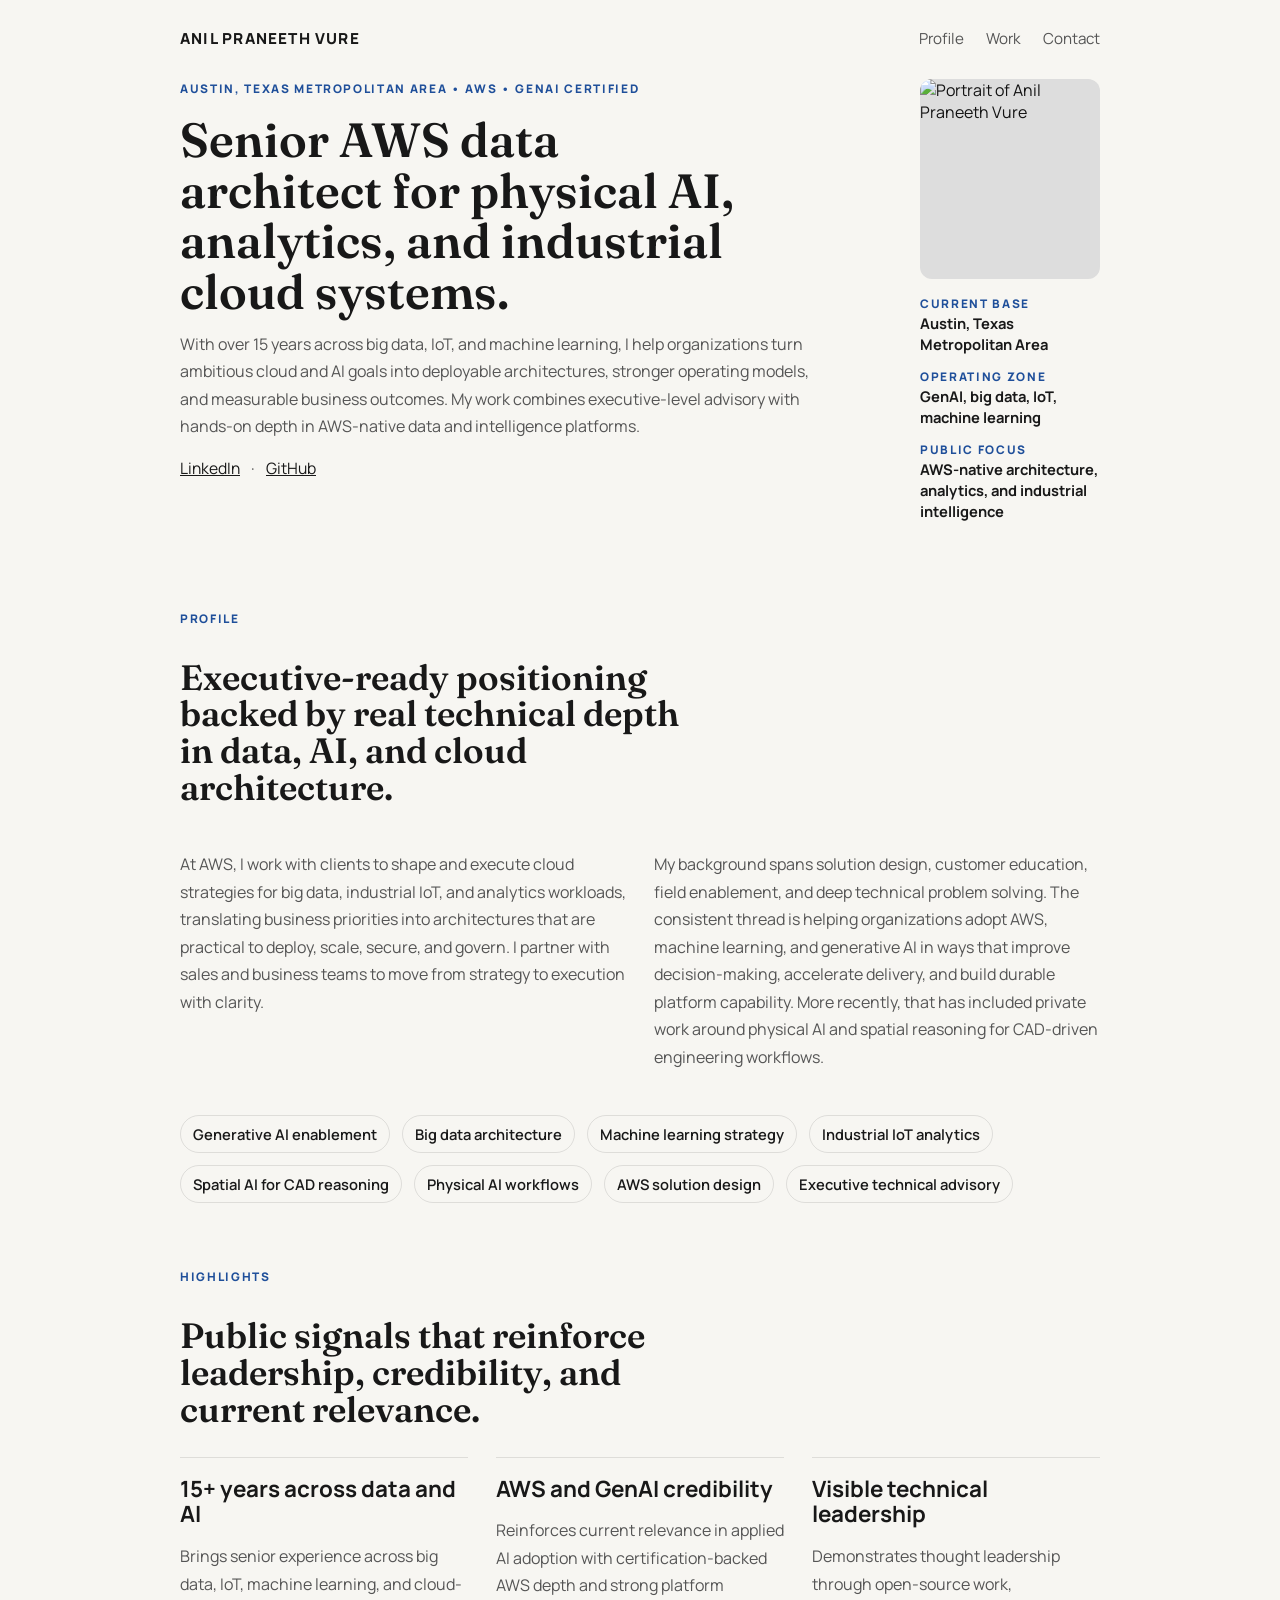
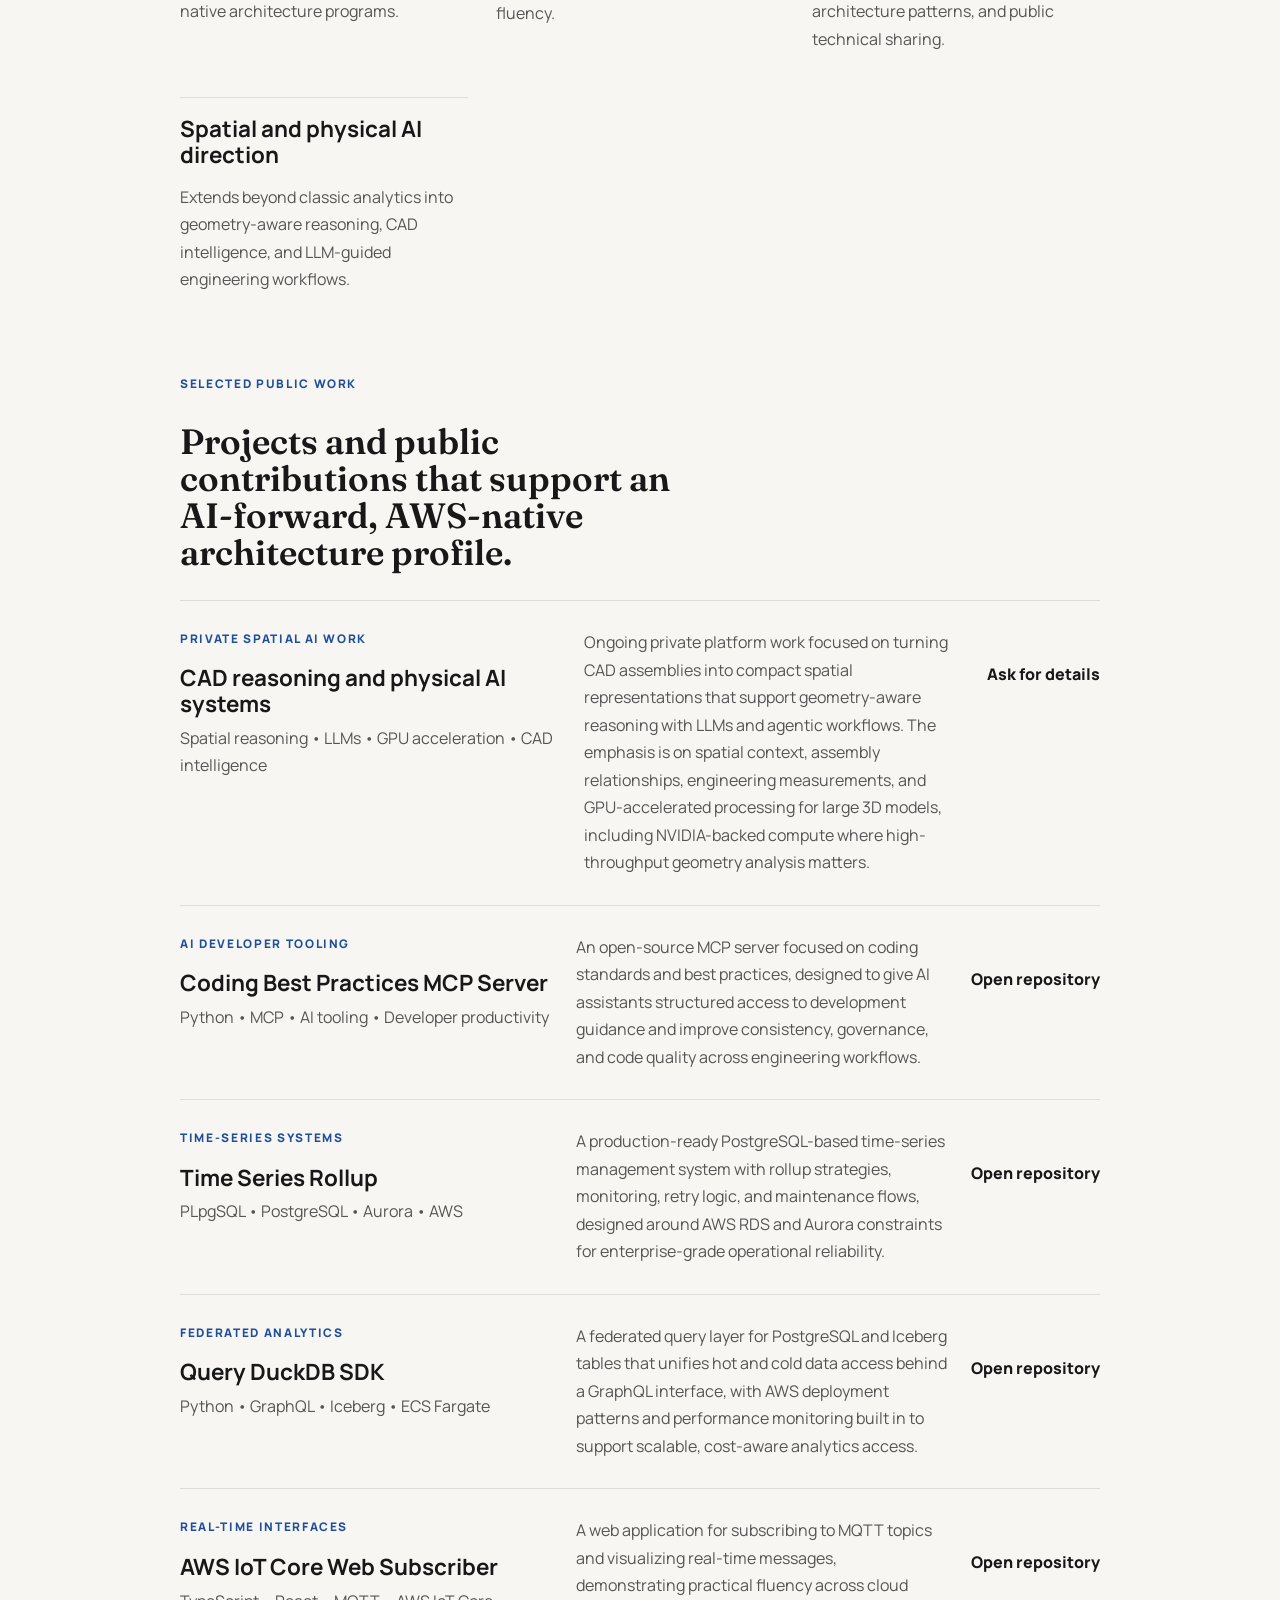
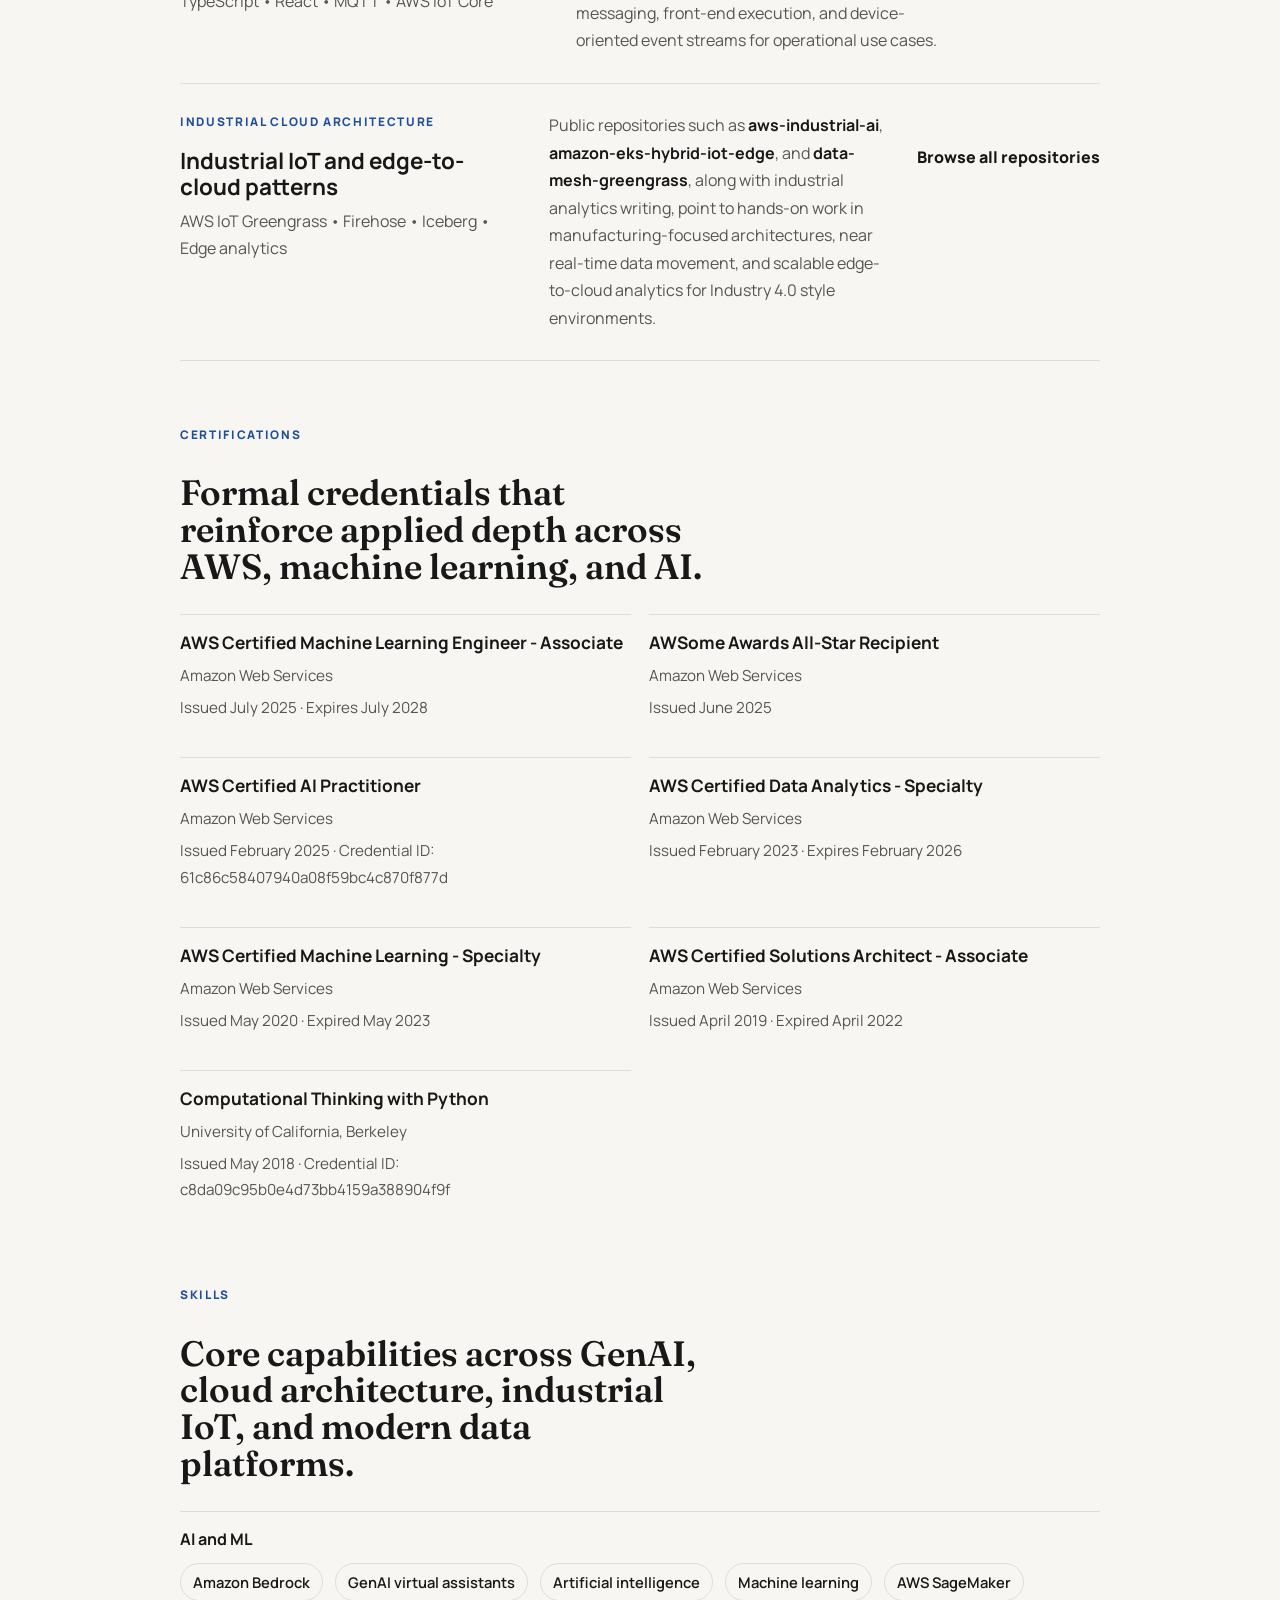
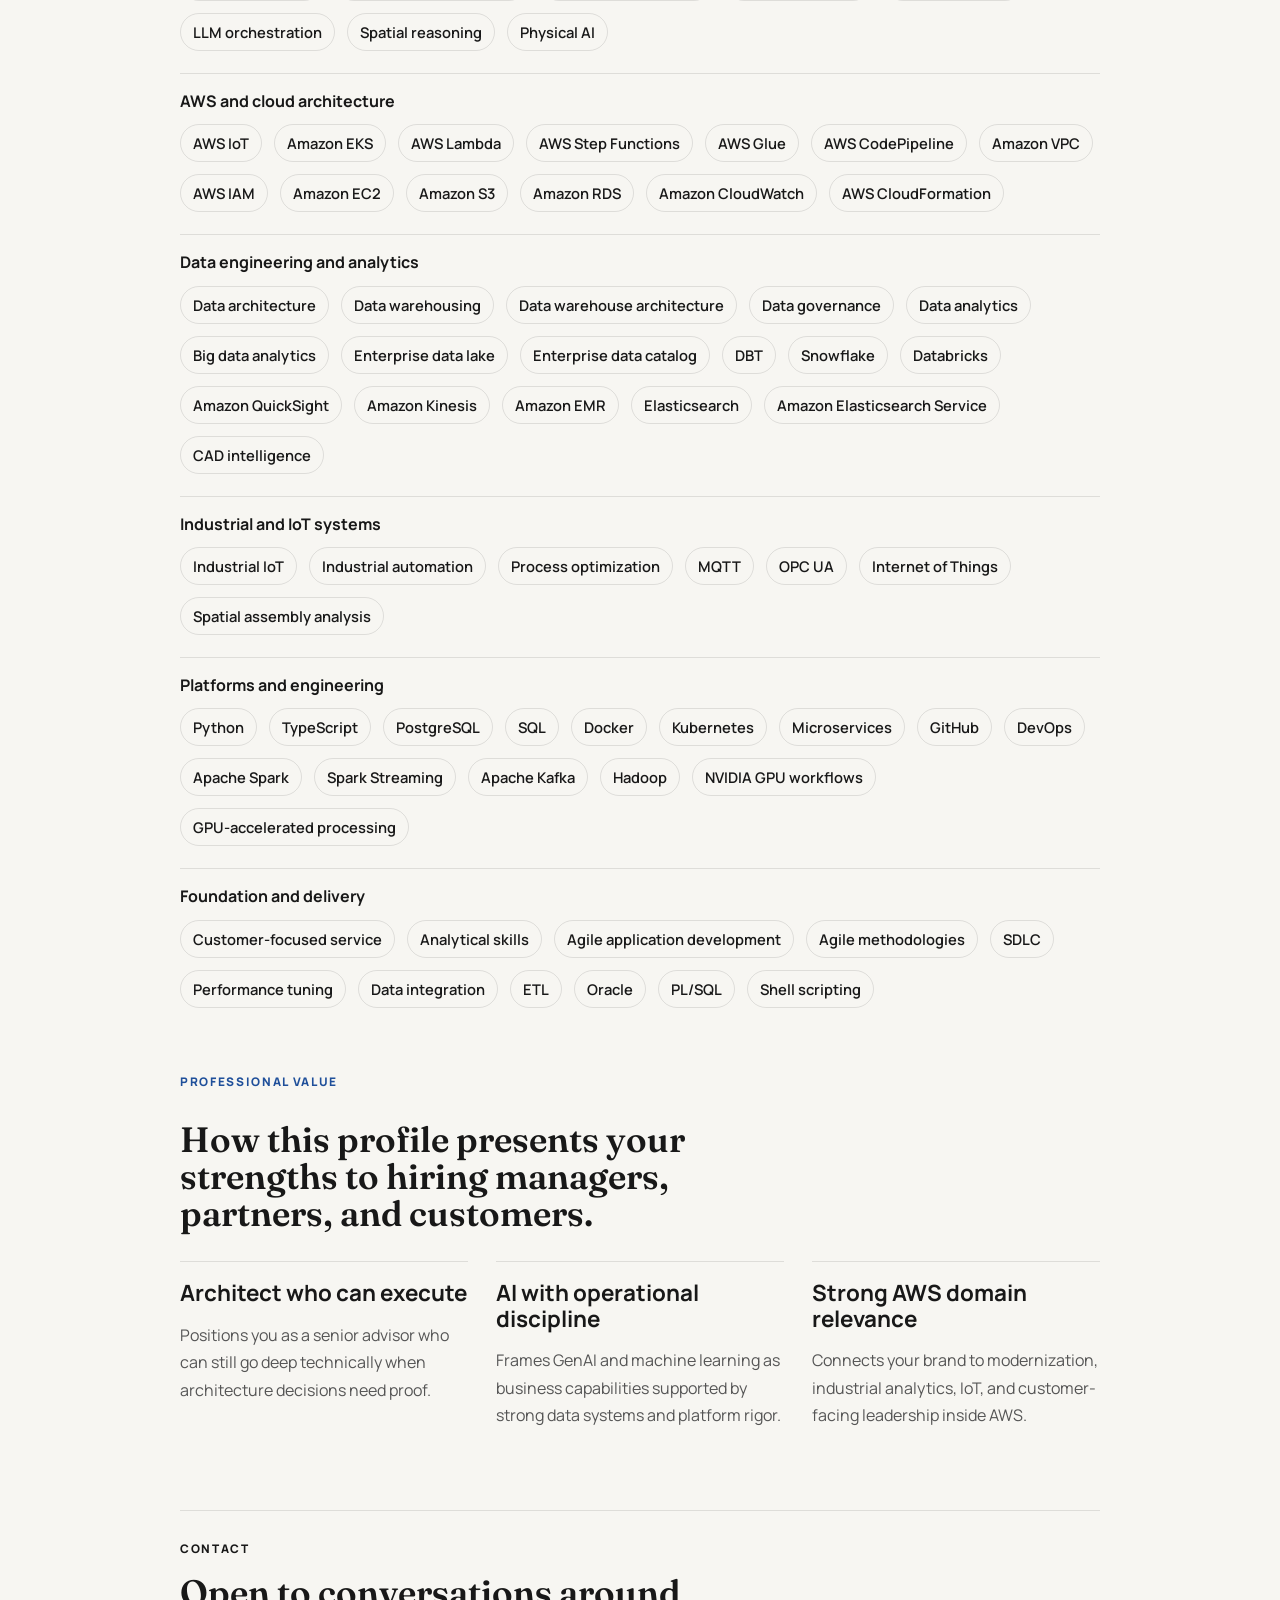
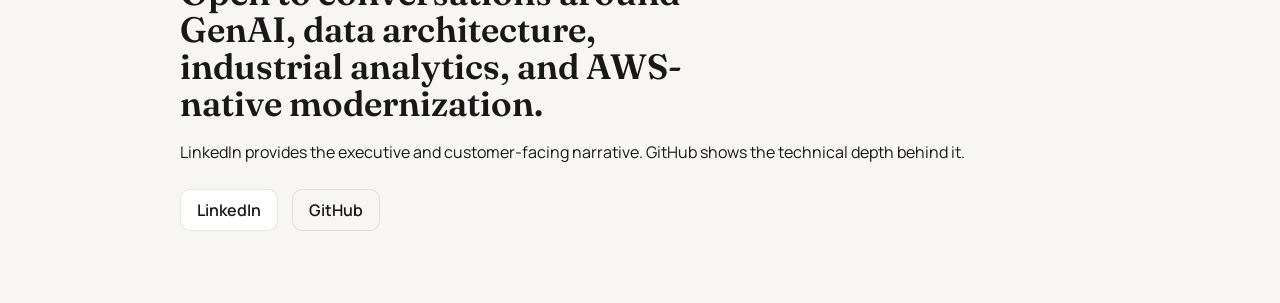
==== commit eed12091: "Add physical AI to hero title" ====
--- a/index.html
+++ b/index.html
@@ -67,7 +67,7 @@
         <section class="hero">
           <div class="hero-copy reveal">
             <p class="eyebrow">Austin, Texas Metropolitan Area • AWS • GenAI Certified</p>
-            <h1>Senior AWS data architect for AI, analytics, and industrial cloud systems.</h1>
+            <h1>Senior AWS data architect for physical AI, analytics, and industrial cloud systems.</h1>
             <p class="hero-text">
               With over 15 years across big data, IoT, and machine learning, I help organizations turn ambitious
               cloud and AI goals into deployable architectures, stronger operating models, and measurable business
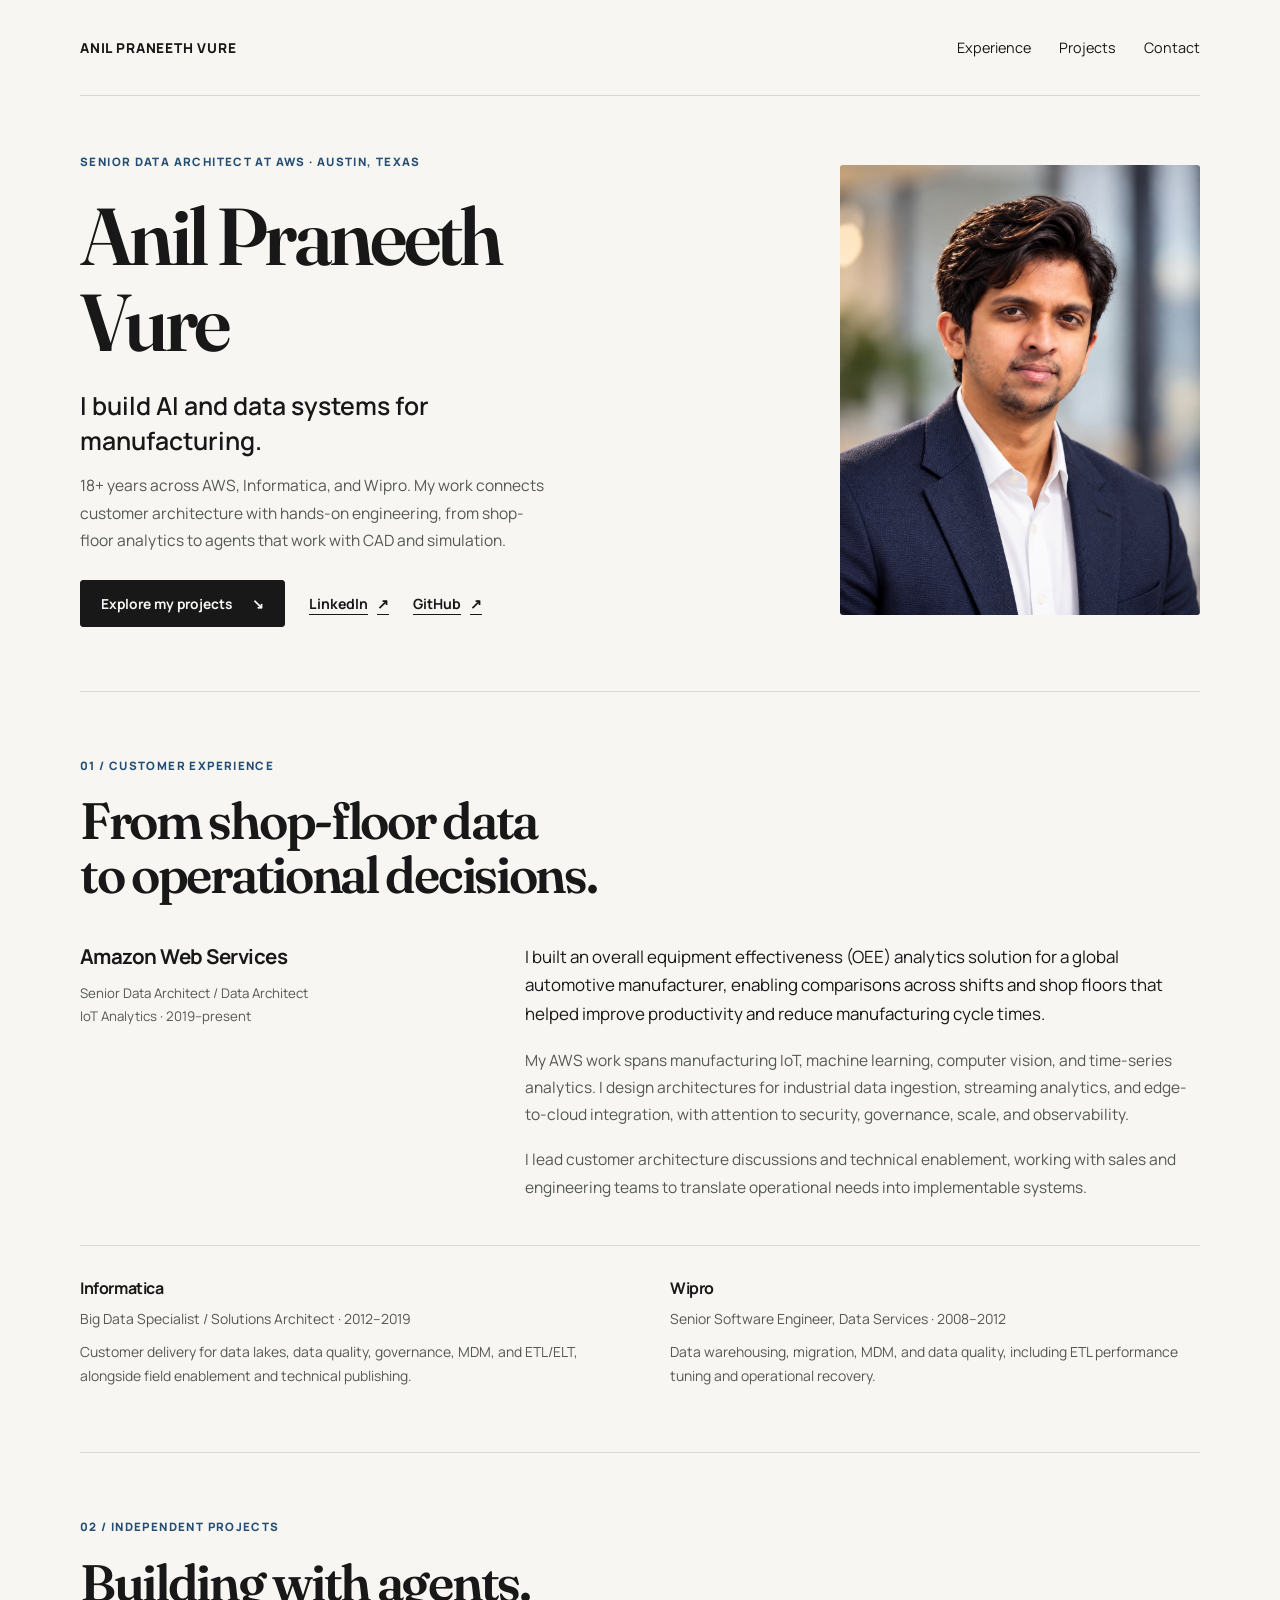
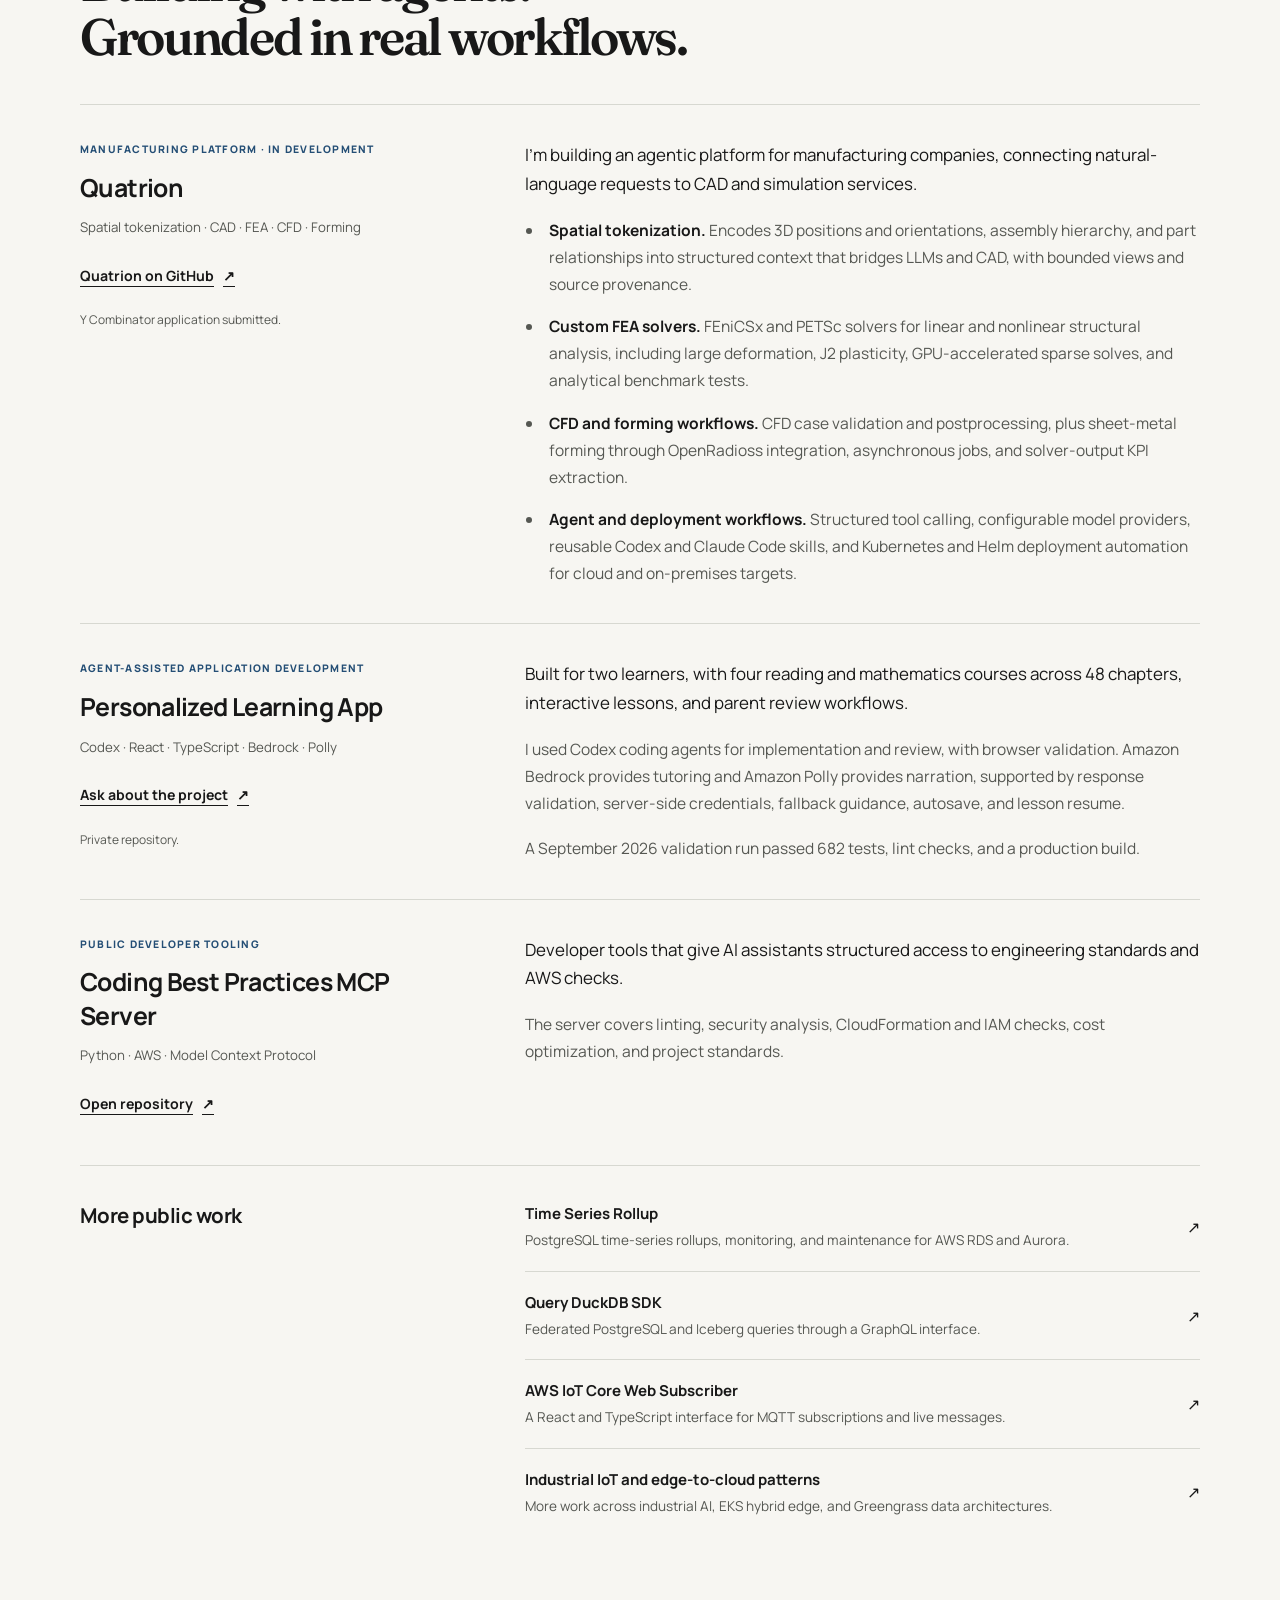
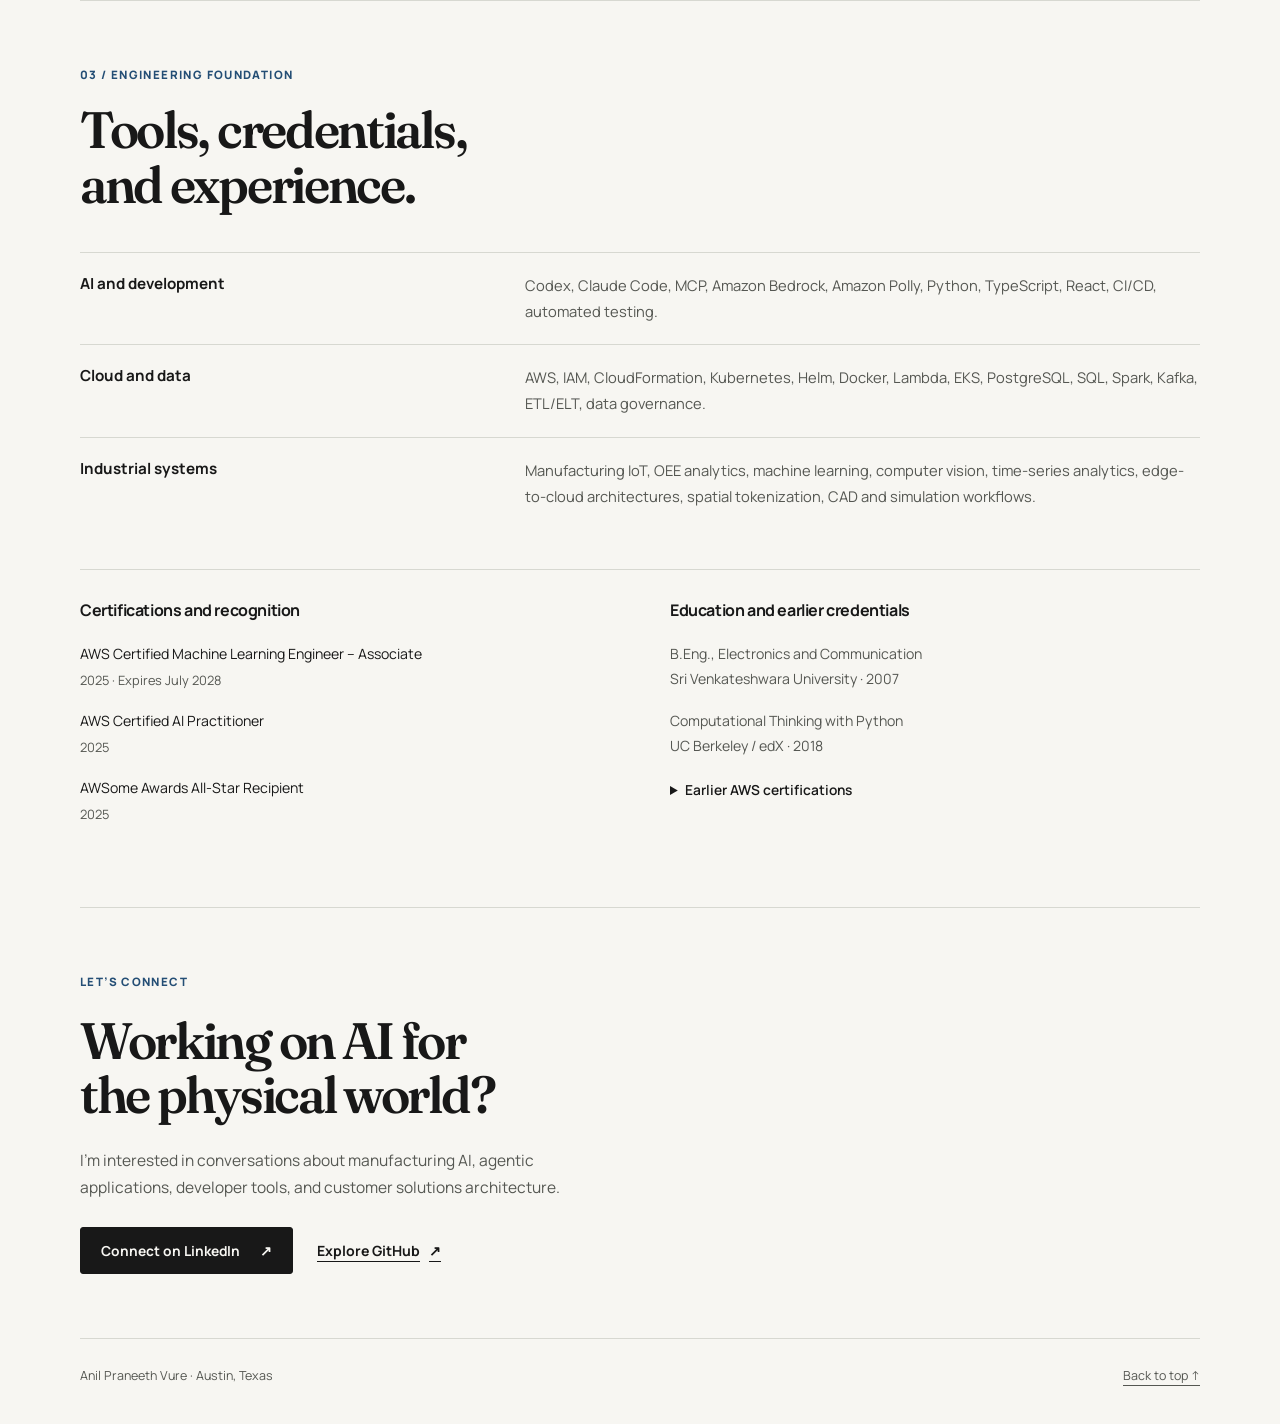
==== commit 8cfb0b05: "Update portfolio with portrait and manufacturing AI work" ====
--- a/index.html
+++ b/index.html
@@ -1,450 +1,117 @@
 <!DOCTYPE html>
 <html lang="en">
-  <head>
-    <meta charset="UTF-8" />
-    <meta name="viewport" content="width=device-width, initial-scale=1.0" />
-    <title>Anil Praneeth Vure | Sr. Data Architect at AWS</title>
-    <meta
-      name="description"
-      content="Professional profile for Anil Praneeth Vure, Sr. Data Architect at AWS, focused on GenAI, big data, IoT, machine learning, and production-grade cloud architecture."
-    />
-    <meta
-      name="keywords"
-      content="Anil Praneeth Vure, Sr. Data Architect, AWS, GenAI, machine learning, big data, IoT, cloud architecture, Austin"
-    />
-    <meta name="theme-color" content="#0f1720" />
-    <meta property="og:title" content="Anil Praneeth Vure | Sr. Data Architect at AWS" />
-    <meta
-      property="og:description"
-      content="Senior AWS data architect with 15+ years across big data, IoT, machine learning, and GenAI-enabled cloud architecture."
-    />
-    <meta property="og:type" content="website" />
-    <meta property="og:image" content="https://avatars.githubusercontent.com/u/18491434?v=4" />
-    <link rel="preconnect" href="https://fonts.googleapis.com" />
-    <link rel="preconnect" href="https://fonts.gstatic.com" crossorigin />
-    <link
-      href="https://fonts.googleapis.com/css2?family=Manrope:wght@400;500;600;700;800&amp;family=Fraunces:opsz,wght@9..144,600;9..144,700&amp;display=swap"
-      rel="stylesheet"
-    />
-    <link rel="stylesheet" href="./styles.css" />
-    <script type="application/ld+json">
-      {
-        "@context": "https://schema.org",
-        "@type": "Person",
-        "name": "Anil Praneeth Vure",
-        "jobTitle": "Senior Data Architect",
-        "worksFor": {
-          "@type": "Organization",
-          "name": "Amazon"
-        },
-        "address": {
-          "@type": "PostalAddress",
-          "addressLocality": "Austin",
-          "addressRegion": "TX",
-          "addressCountry": "US"
-        },
-        "sameAs": [
-          "https://github.com/anilpraneeth",
-          "https://www.linkedin.com/in/anilpraneeth/"
-        ],
-        "image": "https://avatars.githubusercontent.com/u/18491434?v=4",
-        "url": "https://github.com/anilpraneeth"
-      }
-    </script>
-  </head>
-  <body>
-    <div class="page-shell">
-      <header class="site-header">
-        <a class="brand" href="#top">Anil Praneeth Vure</a>
-        <nav class="site-nav" aria-label="Primary">
-          <a href="#profile">Profile</a>
-          <a href="#work">Work</a>
-          <a href="#contact">Contact</a>
-        </nav>
-      </header>
-
-      <main id="top">
-        <section class="hero">
-          <div class="hero-copy reveal">
-            <p class="eyebrow">Austin, Texas Metropolitan Area • AWS • GenAI Certified</p>
-            <h1>Senior AWS data architect for physical AI, analytics, and industrial cloud systems.</h1>
-            <p class="hero-text">
-              With over 15 years across big data, IoT, and machine learning, I help organizations turn ambitious
-              cloud and AI goals into deployable architectures, stronger operating models, and measurable business
-              outcomes. My work combines executive-level advisory with hands-on depth in AWS-native data and
-              intelligence platforms.
-            </p>
-            <p class="inline-links">
-              <a href="https://www.linkedin.com/in/anilpraneeth/" target="_blank" rel="noreferrer">LinkedIn</a>
-              <span>·</span>
-              <a href="https://github.com/anilpraneeth" target="_blank" rel="noreferrer">GitHub</a>
-            </p>
+<head>
+  <meta charset="UTF-8" />
+  <meta name="viewport" content="width=device-width, initial-scale=1.0" />
+  <title>Anil Praneeth Vure | AI Engineering &amp; Manufacturing Systems</title>
+  <meta name="description" content="Anil Praneeth Vure is a Senior Data Architect at AWS building industrial IoT and AI solutions, Quatrion's manufacturing agent platform, and applications with coding agents." />
+  <meta name="theme-color" content="#f7f6f2" />
+  <link rel="canonical" href="https://anilpraneeth.github.io/" />
+  <meta property="og:title" content="Anil Praneeth Vure | AI Engineering &amp; Manufacturing Systems" />
+  <meta property="og:description" content="Customer solutions architecture, manufacturing analytics, and hands-on AI engineering. Explore my work at AWS and my independent projects." />
+  <meta property="og:type" content="website" />
+  <meta property="og:url" content="https://anilpraneeth.github.io/" />
+  <meta property="og:image" content="https://anilpraneeth.github.io/assets/professional.png" />
+  <meta property="og:image:alt" content="Portrait of Anil Praneeth Vure" />
+  <link rel="preconnect" href="https://fonts.googleapis.com" />
+  <link rel="preconnect" href="https://fonts.gstatic.com" crossorigin />
+  <link href="https://fonts.googleapis.com/css2?family=Manrope:wght@400;500;600;700;800&amp;family=Fraunces:opsz,wght@9..144,600;9..144,700&amp;display=swap" rel="stylesheet" />
+  <link rel="stylesheet" href="./styles.css" />
+  <script src="./script.js" defer></script>
+  <script type="application/ld+json">
+    {
+      "@context": "https://schema.org", "@type": "Person", "name": "Anil Praneeth Vure",
+      "jobTitle": "Senior Data Architect", "worksFor": { "@type": "Organization", "name": "Amazon Web Services" },
+      "address": { "@type": "PostalAddress", "addressLocality": "Austin", "addressRegion": "TX", "addressCountry": "US" },
+      "sameAs": ["https://github.com/anilpraneeth", "https://www.linkedin.com/in/anilpraneeth/"],
+      "image": "https://anilpraneeth.github.io/assets/professional.png", "url": "https://anilpraneeth.github.io/"
+    }
+  </script>
+</head>
+<body>
+  <a class="skip-link" href="#main">Skip to content</a>
+  <div class="page-shell" id="top">
+    <header class="site-header">
+      <a class="brand" href="#top">Anil Praneeth Vure</a>
+      <nav class="site-nav" aria-label="Primary"><a href="#profile">Experience</a><a href="#work">Projects</a><a href="#contact">Contact</a></nav>
+    </header>
+    <main id="main">
+      <section class="hero" aria-labelledby="hero-title">
+        <div class="hero-copy">
+          <p class="eyebrow">Senior Data Architect at AWS · Austin, Texas</p>
+          <h1 id="hero-title">Anil Praneeth<br />Vure</h1>
+          <p class="hero-lead">I build AI and data systems for manufacturing.</p>
+          <p class="hero-text">18+ years across AWS, Informatica, and Wipro. My work connects customer architecture with hands-on engineering, from shop-floor analytics to agents that work with CAD and simulation.</p>
+          <div class="hero-actions">
+            <a class="button" href="#work">Explore my projects <span aria-hidden="true">↘</span></a>
+            <a class="text-link" href="https://www.linkedin.com/in/anilpraneeth/" target="_blank" rel="noopener noreferrer">LinkedIn <span aria-hidden="true">↗</span></a>
+            <a class="text-link" href="https://github.com/anilpraneeth" target="_blank" rel="noopener noreferrer">GitHub <span aria-hidden="true">↗</span></a>
           </div>
-
-          <aside class="hero-panel reveal">
-            <div class="portrait-wrap">
-              <img
-                class="portrait"
-                src="https://avatars.githubusercontent.com/u/18491434?v=4"
-                alt="Portrait of Anil Praneeth Vure"
-              />
-            </div>
-            <div class="signal-list">
-              <div>
-                <span class="signal-label">Current base</span>
-                <strong>Austin, Texas Metropolitan Area</strong>
-              </div>
-              <div>
-                <span class="signal-label">Operating zone</span>
-                <strong>GenAI, big data, IoT, machine learning</strong>
-              </div>
-              <div>
-                <span class="signal-label">Public focus</span>
-                <strong>AWS-native architecture, analytics, and industrial intelligence</strong>
-              </div>
-            </div>
-          </aside>
-        </section>
-
-        <section class="profile-section reveal" id="profile">
-          <div class="section-intro">
-            <p class="section-label">Profile</p>
-            <h2>Executive-ready positioning backed by real technical depth in data, AI, and cloud architecture.</h2>
+        </div>
+        <div class="portrait-wrap"><img class="portrait" src="./assets/professional.png" alt="Anil Praneeth Vure wearing a navy jacket and white shirt" width="1122" height="1402" fetchpriority="high" /></div>
+      </section>
+      <section class="section-block" id="profile" aria-labelledby="experience-title">
+        <div class="section-intro reveal"><p class="section-label">01 / Customer experience</p><h2 id="experience-title">From shop-floor data<br />to operational decisions.</h2></div>
+        <div class="two-columns reveal">
+          <div class="experience-meta"><h3>Amazon Web Services</h3><p>Senior Data Architect / Data Architect<br />IoT Analytics · 2019–present</p></div>
+          <div>
+            <p class="lead-copy">I built an overall equipment effectiveness (OEE) analytics solution for a global automotive manufacturer, enabling comparisons across shifts and shop floors that helped improve productivity and reduce manufacturing cycle times.</p>
+            <p>My AWS work spans manufacturing IoT, machine learning, computer vision, and time-series analytics. I design architectures for industrial data ingestion, streaming analytics, and edge-to-cloud integration, with attention to security, governance, scale, and observability.</p>
+            <p>I lead customer architecture discussions and technical enablement, working with sales and engineering teams to translate operational needs into implementable systems.</p>
           </div>
-          <div class="profile-grid">
-            <p>
-              At AWS, I work with clients to shape and execute cloud strategies for big data, industrial IoT, and
-              analytics workloads, translating business priorities into architectures that are practical to deploy,
-              scale, secure, and govern. I partner with sales and business teams to move from strategy to execution
-              with clarity.
-            </p>
-            <p>
-              My background spans solution design, customer education, field enablement, and deep technical problem
-              solving. The consistent thread is helping organizations adopt AWS, machine learning, and generative AI in
-              ways that improve decision-making, accelerate delivery, and build durable platform capability. More
-              recently, that has included private work around physical AI and spatial reasoning for CAD-driven
-              engineering workflows.
-            </p>
+        </div>
+        <div class="career-history reveal">
+          <div><h3>Informatica</h3><p>Big Data Specialist / Solutions Architect · 2012–2019</p><p>Customer delivery for data lakes, data quality, governance, MDM, and ETL/ELT, alongside field enablement and technical publishing.</p></div>
+          <div><h3>Wipro</h3><p>Senior Software Engineer, Data Services · 2008–2012</p><p>Data warehousing, migration, MDM, and data quality, including ETL performance tuning and operational recovery.</p></div>
+        </div>
+      </section>
+      <section class="section-block" id="work" aria-labelledby="work-title">
+        <div class="section-intro reveal"><p class="section-label">02 / Independent projects</p><h2 id="work-title">Building with agents.<br />Grounded in real workflows.</h2></div>
+        <article class="project-row two-columns reveal">
+          <div class="project-meta"><p class="project-kicker">Manufacturing platform · In development</p><h3>Quatrion</h3><p class="project-tech">Spatial tokenization · CAD · FEA · CFD · Forming</p><a class="text-link" href="https://github.com/quatrion" target="_blank" rel="noopener noreferrer">Quatrion on GitHub <span aria-hidden="true">↗</span></a><p class="project-note">Y Combinator application submitted.</p></div>
+          <div>
+            <p class="lead-copy">I’m building an agentic platform for manufacturing companies, connecting natural-language requests to CAD and simulation services.</p>
+            <ul class="project-details">
+              <li><strong>Spatial tokenization.</strong> Encodes 3D positions and orientations, assembly hierarchy, and part relationships into structured context that bridges LLMs and CAD, with bounded views and source provenance.</li>
+              <li><strong>Custom FEA solvers.</strong> FEniCSx and PETSc solvers for linear and nonlinear structural analysis, including large deformation, J2 plasticity, GPU-accelerated sparse solves, and analytical benchmark tests.</li>
+              <li><strong>CFD and forming workflows.</strong> CFD case validation and postprocessing, plus sheet-metal forming through OpenRadioss integration, asynchronous jobs, and solver-output KPI extraction.</li>
+              <li><strong>Agent and deployment workflows.</strong> Structured tool calling, configurable model providers, reusable Codex and Claude Code skills, and Kubernetes and Helm deployment automation for cloud and on-premises targets.</li>
+            </ul>
           </div>
-          <div class="focus-rail">
-            <span>Generative AI enablement</span>
-            <span>Big data architecture</span>
-            <span>Machine learning strategy</span>
-            <span>Industrial IoT analytics</span>
-            <span>Spatial AI for CAD reasoning</span>
-            <span>Physical AI workflows</span>
-            <span>AWS solution design</span>
-            <span>Executive technical advisory</span>
-          </div>
-        </section>
-
-        <section class="credibility-section reveal">
-          <div class="section-intro">
-            <p class="section-label">Highlights</p>
-            <h2>Public signals that reinforce leadership, credibility, and current relevance.</h2>
-          </div>
-          <div class="credibility-grid">
-            <div>
-              <h3>15+ years across data and AI</h3>
-              <p>Brings senior experience across big data, IoT, machine learning, and cloud-native architecture programs.</p>
-            </div>
-            <div>
-              <h3>AWS and GenAI credibility</h3>
-              <p>Reinforces current relevance in applied AI adoption with certification-backed AWS depth and strong platform fluency.</p>
-            </div>
-            <div>
-              <h3>Visible technical leadership</h3>
-              <p>Demonstrates thought leadership through open-source work, architecture patterns, and public technical sharing.</p>
-            </div>
-            <div>
-              <h3>Spatial and physical AI direction</h3>
-              <p>Extends beyond classic analytics into geometry-aware reasoning, CAD intelligence, and LLM-guided engineering workflows.</p>
-            </div>
-          </div>
-        </section>
-
-        <section class="work-section reveal" id="work">
-          <div class="section-intro">
-            <p class="section-label">Selected Public Work</p>
-            <h2>Projects and public contributions that support an AI-forward, AWS-native architecture profile.</h2>
-          </div>
-
-          <article class="project-row">
-            <div class="project-meta">
-              <p class="project-kicker">Private spatial AI work</p>
-              <h3>CAD reasoning and physical AI systems</h3>
-              <p class="project-tech">Spatial reasoning • LLMs • GPU acceleration • CAD intelligence</p>
-            </div>
-            <p class="project-copy">
-              Ongoing private platform work focused on turning CAD assemblies into compact spatial representations that
-              support geometry-aware reasoning with LLMs and agentic workflows. The emphasis is on spatial context,
-              assembly relationships, engineering measurements, and GPU-accelerated processing for large 3D models,
-              including NVIDIA-backed compute where high-throughput geometry analysis matters.
-            </p>
-            <a class="project-link" href="#contact">Ask for details</a>
-          </article>
-
-          <article class="project-row">
-            <div class="project-meta">
-              <p class="project-kicker">AI developer tooling</p>
-              <h3>Coding Best Practices MCP Server</h3>
-              <p class="project-tech">Python • MCP • AI tooling • Developer productivity</p>
-            </div>
-            <p class="project-copy">
-              An open-source MCP server focused on coding standards and best practices, designed to give AI assistants
-              structured access to development guidance and improve consistency, governance, and code quality across
-              engineering workflows.
-            </p>
-            <a class="project-link" href="https://github.com/anilpraneeth/coding-best-practices-mcp-server" target="_blank" rel="noreferrer">Open repository</a>
-          </article>
-
-          <article class="project-row">
-            <div class="project-meta">
-              <p class="project-kicker">Time-series systems</p>
-              <h3>Time Series Rollup</h3>
-              <p class="project-tech">PLpgSQL • PostgreSQL • Aurora • AWS</p>
-            </div>
-            <p class="project-copy">
-              A production-ready PostgreSQL-based time-series management system with rollup strategies, monitoring, retry
-              logic, and maintenance flows, designed around AWS RDS and Aurora constraints for enterprise-grade
-              operational reliability.
-            </p>
-            <a class="project-link" href="https://github.com/anilpraneeth/time-series-rollup" target="_blank" rel="noreferrer">Open repository</a>
-          </article>
-
-          <article class="project-row">
-            <div class="project-meta">
-              <p class="project-kicker">Federated analytics</p>
-              <h3>Query DuckDB SDK</h3>
-              <p class="project-tech">Python • GraphQL • Iceberg • ECS Fargate</p>
-            </div>
-            <p class="project-copy">
-              A federated query layer for PostgreSQL and Iceberg tables that unifies hot and cold data access behind a
-              GraphQL interface, with AWS deployment patterns and performance monitoring built in to support scalable,
-              cost-aware analytics access.
-            </p>
-            <a class="project-link" href="https://github.com/anilpraneeth/query-duckdb-sdk" target="_blank" rel="noreferrer">Open repository</a>
-          </article>
-
-          <article class="project-row">
-            <div class="project-meta">
-              <p class="project-kicker">Real-time interfaces</p>
-              <h3>AWS IoT Core Web Subscriber</h3>
-              <p class="project-tech">TypeScript • React • MQTT • AWS IoT Core</p>
-            </div>
-            <p class="project-copy">
-              A web application for subscribing to MQTT topics and visualizing real-time messages, demonstrating practical
-              fluency across cloud messaging, front-end execution, and device-oriented event streams for operational use
-              cases.
-            </p>
-            <a class="project-link" href="https://github.com/anilpraneeth/web-app-aws-iot-core" target="_blank" rel="noreferrer">Open repository</a>
-          </article>
-
-          <article class="project-row">
-            <div class="project-meta">
-              <p class="project-kicker">Industrial cloud architecture</p>
-              <h3>Industrial IoT and edge-to-cloud patterns</h3>
-              <p class="project-tech">AWS IoT Greengrass • Firehose • Iceberg • Edge analytics</p>
-            </div>
-            <p class="project-copy">
-              Public repositories such as <span>aws-industrial-ai</span>, <span>amazon-eks-hybrid-iot-edge</span>, and
-              <span>data-mesh-greengrass</span>, along with industrial analytics writing, point to hands-on work in
-              manufacturing-focused architectures, near real-time data movement, and scalable edge-to-cloud analytics
-              for Industry 4.0 style environments.
-            </p>
-            <a class="project-link" href="https://github.com/anilpraneeth" target="_blank" rel="noreferrer">Browse all repositories</a>
-          </article>
-        </section>
-
-        <section class="certifications-section reveal">
-          <div class="section-intro">
-            <p class="section-label">Certifications</p>
-            <h2>Formal credentials that reinforce applied depth across AWS, machine learning, and AI.</h2>
-          </div>
-          <div class="certifications-grid">
-            <article class="cert-card">
-              <h3>AWS Certified Machine Learning Engineer - Associate</h3>
-              <p>Amazon Web Services</p>
-              <p>Issued July 2025 · Expires July 2028</p>
-            </article>
-            <article class="cert-card">
-              <h3>AWSome Awards All-Star Recipient</h3>
-              <p>Amazon Web Services</p>
-              <p>Issued June 2025</p>
-            </article>
-            <article class="cert-card">
-              <h3>AWS Certified AI Practitioner</h3>
-              <p>Amazon Web Services</p>
-              <p>Issued February 2025 · Credential ID: 61c86c58407940a08f59bc4c870f877d</p>
-            </article>
-            <article class="cert-card">
-              <h3>AWS Certified Data Analytics - Specialty</h3>
-              <p>Amazon Web Services</p>
-              <p>Issued February 2023 · Expires February 2026</p>
-            </article>
-            <article class="cert-card">
-              <h3>AWS Certified Machine Learning - Specialty</h3>
-              <p>Amazon Web Services</p>
-              <p>Issued May 2020 · Expired May 2023</p>
-            </article>
-            <article class="cert-card">
-              <h3>AWS Certified Solutions Architect - Associate</h3>
-              <p>Amazon Web Services</p>
-              <p>Issued April 2019 · Expired April 2022</p>
-            </article>
-            <article class="cert-card">
-              <h3>Computational Thinking with Python</h3>
-              <p>University of California, Berkeley</p>
-              <p>Issued May 2018 · Credential ID: c8da09c95b0e4d73bb4159a388904f9f</p>
-            </article>
-          </div>
-        </section>
-
-        <section class="skills-section reveal">
-          <div class="section-intro">
-            <p class="section-label">Skills</p>
-            <h2>Core capabilities across GenAI, cloud architecture, industrial IoT, and modern data platforms.</h2>
-          </div>
-          <div class="skills-groups">
-            <div class="skills-group">
-              <h3>AI and ML</h3>
-              <div class="focus-rail">
-                <span>Amazon Bedrock</span>
-                <span>GenAI virtual assistants</span>
-                <span>Artificial intelligence</span>
-                <span>Machine learning</span>
-                <span>AWS SageMaker</span>
-                <span>LLM orchestration</span>
-                <span>Spatial reasoning</span>
-                <span>Physical AI</span>
-              </div>
-            </div>
-            <div class="skills-group">
-              <h3>AWS and cloud architecture</h3>
-              <div class="focus-rail">
-                <span>AWS IoT</span>
-                <span>Amazon EKS</span>
-                <span>AWS Lambda</span>
-                <span>AWS Step Functions</span>
-                <span>AWS Glue</span>
-                <span>AWS CodePipeline</span>
-                <span>Amazon VPC</span>
-                <span>AWS IAM</span>
-                <span>Amazon EC2</span>
-                <span>Amazon S3</span>
-                <span>Amazon RDS</span>
-                <span>Amazon CloudWatch</span>
-                <span>AWS CloudFormation</span>
-              </div>
-            </div>
-            <div class="skills-group">
-              <h3>Data engineering and analytics</h3>
-              <div class="focus-rail">
-                <span>Data architecture</span>
-                <span>Data warehousing</span>
-                <span>Data warehouse architecture</span>
-                <span>Data governance</span>
-                <span>Data analytics</span>
-                <span>Big data analytics</span>
-                <span>Enterprise data lake</span>
-                <span>Enterprise data catalog</span>
-                <span>DBT</span>
-                <span>Snowflake</span>
-                <span>Databricks</span>
-                <span>Amazon QuickSight</span>
-                <span>Amazon Kinesis</span>
-                <span>Amazon EMR</span>
-                <span>Elasticsearch</span>
-                <span>Amazon Elasticsearch Service</span>
-                <span>CAD intelligence</span>
-              </div>
-            </div>
-            <div class="skills-group">
-              <h3>Industrial and IoT systems</h3>
-              <div class="focus-rail">
-                <span>Industrial IoT</span>
-                <span>Industrial automation</span>
-                <span>Process optimization</span>
-                <span>MQTT</span>
-                <span>OPC UA</span>
-                <span>Internet of Things</span>
-                <span>Spatial assembly analysis</span>
-              </div>
-            </div>
-            <div class="skills-group">
-              <h3>Platforms and engineering</h3>
-              <div class="focus-rail">
-                <span>Python</span>
-                <span>TypeScript</span>
-                <span>PostgreSQL</span>
-                <span>SQL</span>
-                <span>Docker</span>
-                <span>Kubernetes</span>
-                <span>Microservices</span>
-                <span>GitHub</span>
-                <span>DevOps</span>
-                <span>Apache Spark</span>
-                <span>Spark Streaming</span>
-                <span>Apache Kafka</span>
-                <span>Hadoop</span>
-                <span>NVIDIA GPU workflows</span>
-                <span>GPU-accelerated processing</span>
-              </div>
-            </div>
-            <div class="skills-group">
-              <h3>Foundation and delivery</h3>
-              <div class="focus-rail">
-                <span>Customer-focused service</span>
-                <span>Analytical skills</span>
-                <span>Agile application development</span>
-                <span>Agile methodologies</span>
-                <span>SDLC</span>
-                <span>Performance tuning</span>
-                <span>Data integration</span>
-                <span>ETL</span>
-                <span>Oracle</span>
-                <span>PL/SQL</span>
-                <span>Shell scripting</span>
-              </div>
-            </div>
-          </div>
-        </section>
-
-        <section class="credibility-section reveal">
-          <div class="section-intro">
-            <p class="section-label">Professional Value</p>
-            <h2>How this profile presents your strengths to hiring managers, partners, and customers.</h2>
-          </div>
-          <div class="credibility-grid">
-            <div>
-              <h3>Architect who can execute</h3>
-              <p>Positions you as a senior advisor who can still go deep technically when architecture decisions need proof.</p>
-            </div>
-            <div>
-              <h3>AI with operational discipline</h3>
-              <p>Frames GenAI and machine learning as business capabilities supported by strong data systems and platform rigor.</p>
-            </div>
-            <div>
-              <h3>Strong AWS domain relevance</h3>
-              <p>Connects your brand to modernization, industrial analytics, IoT, and customer-facing leadership inside AWS.</p>
-            </div>
-          </div>
-        </section>
-
-        <section class="contact-section reveal" id="contact">
-          <p class="section-label">Contact</p>
-          <h2>Open to conversations around GenAI, data architecture, industrial analytics, and AWS-native modernization.</h2>
-          <p>
-            LinkedIn provides the executive and customer-facing narrative. GitHub shows the technical depth behind it.
-          </p>
-          <div class="hero-actions">
-            <a class="button button-primary" href="https://www.linkedin.com/in/anilpraneeth/" target="_blank" rel="noreferrer">LinkedIn</a>
-            <a class="button button-secondary" href="https://github.com/anilpraneeth" target="_blank" rel="noreferrer">GitHub</a>
-          </div>
-        </section>
-      </main>
-    </div>
-
-    <script src="./script.js"></script>
-  </body>
+        </article>
+        <article class="project-row two-columns reveal">
+          <div class="project-meta"><p class="project-kicker">Agent-assisted application development</p><h3>Personalized Learning App</h3><p class="project-tech">Codex · React · TypeScript · Bedrock · Polly</p><a class="text-link" href="#contact">Ask about the project <span aria-hidden="true">↗</span></a><p class="project-note">Private repository.</p></div>
+          <div><p class="lead-copy">Built for two learners, with four reading and mathematics courses across 48 chapters, interactive lessons, and parent review workflows.</p><p>I used Codex coding agents for implementation and review, with browser validation. Amazon Bedrock provides tutoring and Amazon Polly provides narration, supported by response validation, server-side credentials, fallback guidance, autosave, and lesson resume.</p><p>A September 2026 validation run passed 682 tests, lint checks, and a production build.</p></div>
+        </article>
+        <article class="project-row two-columns reveal">
+          <div class="project-meta"><p class="project-kicker">Public developer tooling</p><h3>Coding Best Practices MCP Server</h3><p class="project-tech">Python · AWS · Model Context Protocol</p><a class="text-link" href="https://github.com/anilpraneeth/coding-best-practices-mcp-server" target="_blank" rel="noopener noreferrer">Open repository <span aria-hidden="true">↗</span></a></div>
+          <div><p class="lead-copy">Developer tools that give AI assistants structured access to engineering standards and AWS checks.</p><p>The server covers linting, security analysis, CloudFormation and IAM checks, cost optimization, and project standards.</p></div>
+        </article>
+        <div class="more-work two-columns reveal"><h3>More public work</h3><div class="repository-list">
+          <a href="https://github.com/anilpraneeth/time-series-rollup" target="_blank" rel="noopener noreferrer"><span><strong>Time Series Rollup</strong><small>PostgreSQL time-series rollups, monitoring, and maintenance for AWS RDS and Aurora.</small></span><span aria-hidden="true">↗</span></a>
+          <a href="https://github.com/anilpraneeth/query-duckdb-sdk" target="_blank" rel="noopener noreferrer"><span><strong>Query DuckDB SDK</strong><small>Federated PostgreSQL and Iceberg queries through a GraphQL interface.</small></span><span aria-hidden="true">↗</span></a>
+          <a href="https://github.com/anilpraneeth/web-app-aws-iot-core" target="_blank" rel="noopener noreferrer"><span><strong>AWS IoT Core Web Subscriber</strong><small>A React and TypeScript interface for MQTT subscriptions and live messages.</small></span><span aria-hidden="true">↗</span></a>
+          <a href="https://github.com/anilpraneeth" target="_blank" rel="noopener noreferrer"><span><strong>Industrial IoT and edge-to-cloud patterns</strong><small>More work across industrial AI, EKS hybrid edge, and Greengrass data architectures.</small></span><span aria-hidden="true">↗</span></a>
+        </div></div>
+      </section>
+      <section class="section-block" aria-labelledby="credentials-title">
+        <div class="section-intro reveal"><p class="section-label">03 / Engineering foundation</p><h2 id="credentials-title">Tools, credentials,<br />and experience.</h2></div>
+        <dl class="skills-list reveal">
+          <div class="two-columns"><dt>AI and development</dt><dd>Codex, Claude Code, MCP, Amazon Bedrock, Amazon Polly, Python, TypeScript, React, CI/CD, automated testing.</dd></div>
+          <div class="two-columns"><dt>Cloud and data</dt><dd>AWS, IAM, CloudFormation, Kubernetes, Helm, Docker, Lambda, EKS, PostgreSQL, SQL, Spark, Kafka, ETL/ELT, data governance.</dd></div>
+          <div class="two-columns"><dt>Industrial systems</dt><dd>Manufacturing IoT, OEE analytics, machine learning, computer vision, time-series analytics, edge-to-cloud architectures, spatial tokenization, CAD and simulation workflows.</dd></div>
+        </dl>
+        <div class="credentials-grid reveal">
+          <div><h3>Certifications and recognition</h3><ul class="plain-list"><li>AWS Certified Machine Learning Engineer – Associate <span>2025 · Expires July 2028</span></li><li>AWS Certified AI Practitioner <span>2025</span></li><li>AWSome Awards All-Star Recipient <span>2025</span></li></ul></div>
+          <div><h3>Education and earlier credentials</h3><p>B.Eng., Electronics and Communication<br />Sri Venkateshwara University · 2007</p><p>Computational Thinking with Python<br />UC Berkeley / edX · 2018</p><details><summary>Earlier AWS certifications</summary><ul class="plain-list"><li>Data Analytics – Specialty <span>2023–2026 · Expired</span></li><li>Machine Learning – Specialty <span>2020–2023 · Expired</span></li><li>Solutions Architect – Associate <span>2019–2022 · Expired</span></li></ul></details></div>
+        </div>
+      </section>
+      <section class="contact-section section-block reveal" id="contact" aria-labelledby="contact-title">
+        <p class="section-label">Let’s connect</p><h2 id="contact-title">Working on AI for<br />the physical world?</h2><p>I’m interested in conversations about manufacturing AI, agentic applications, developer tools, and customer solutions architecture.</p>
+        <div class="hero-actions"><a class="button" href="https://www.linkedin.com/in/anilpraneeth/" target="_blank" rel="noopener noreferrer">Connect on LinkedIn <span aria-hidden="true">↗</span></a><a class="text-link" href="https://github.com/anilpraneeth" target="_blank" rel="noopener noreferrer">Explore GitHub <span aria-hidden="true">↗</span></a></div>
+      </section>
+    </main>
+    <footer class="site-footer"><span>Anil Praneeth Vure · Austin, Texas</span><a href="#top">Back to top ↑</a></footer>
+  </div>
+</body>
 </html>
--- a/styles.css
+++ b/styles.css
@@ -1,411 +1,127 @@
-:root {
-  --bg: #f7f6f2;
-  --bg-deep: #171717;
-  --panel: rgba(255, 255, 255, 0.7);
-  --text: #181818;
-  --muted: #555;
-  --line: rgba(0, 0, 0, 0.1);
-  --accent: #1f4f9a;
-  --accent-soft: rgba(31, 79, 154, 0.08);
-  --max: 920px;
-  --shadow: 0 16px 32px rgba(0, 0, 0, 0.06);
+:root { --bg: #f7f6f2; --text: #181818; --muted: #555752; --line: #d7d8d1; --accent: #244e75; --max: 1120px; }
+* { box-sizing: border-box; }
+html { scroll-behavior: smooth; scroll-padding-top: 28px; }
+body { margin: 0; font-family: "Manrope", sans-serif; color: var(--text); background: var(--bg); }
+a { color: inherit; text-underline-offset: 5px; }
+a:focus-visible, summary:focus-visible { outline: 2px solid var(--accent); outline-offset: 6px; }
+.page-shell { width: min(calc(100% - 80px), var(--max)); margin-inline: auto; }
+.skip-link { position: fixed; top: 10px; left: 10px; z-index: 10; padding: 12px 20px; background: var(--text); color: white; transform: translateY(-160%); }
+.skip-link:focus { transform: translateY(0); }
+.site-header { display: flex; align-items: center; justify-content: space-between; gap: 24px; padding: 28px 0; border-bottom: 1px solid var(--line); }
+.brand { font-size: 0.85rem; font-weight: 800; letter-spacing: 0.06em; text-transform: uppercase; text-decoration: none; }
+.site-nav { display: flex; gap: 28px; }
+.site-nav a { font-size: 0.9rem; text-decoration: none; padding: 10px 0; }
+.site-nav a:hover { color: var(--accent); }
+.hero { display: grid; grid-template-columns: minmax(0, 1fr) minmax(280px, 360px); gap: clamp(36px, 6vw, 80px); align-items: center; padding: 56px 0 64px; }
+.eyebrow, .section-label, .project-kicker { font-size: 0.72rem; font-weight: 800; letter-spacing: 0.12em; text-transform: uppercase; color: var(--accent); margin: 0 0 22px; }
+h1, h2, h3 { margin: 0; }
+h1, h2 { font-family: "Fraunces", Georgia, serif; font-weight: 600; letter-spacing: -0.045em; line-height: 1.06; }
+h1 { font-size: clamp(3.6rem, 6.3vw, 5.4rem); }
+h2 { font-size: clamp(2.1rem, 4vw, 3.3rem); }
+h3 { font-size: 1.28rem; line-height: 1.35; letter-spacing: -0.025em; }
+p, li, dd { font-size: 0.97rem; line-height: 1.75; color: var(--muted); }
+p { margin: 0 0 18px; }
+.hero-lead { font-size: clamp(1.2rem, 2.2vw, 1.55rem); font-weight: 600; line-height: 1.4; color: var(--text); max-width: 27ch; margin: 24px 0 14px; }
+.hero-text { max-width: 53ch; }
+.hero-actions { display: flex; gap: 24px; flex-wrap: wrap; align-items: center; margin-top: 26px; }
+.button { display: inline-flex; align-items: center; gap: 20px; justify-content: center; min-height: 46px; padding: 13px 20px; border: 1px solid var(--text); border-radius: 3px; font-size: 0.86rem; font-weight: 700; text-decoration: none; color: var(--bg); background: var(--text); transition: background-color 180ms ease, transform 180ms ease; }
+.button:hover { background: var(--accent); border-color: var(--accent); transform: translateY(-2px); }
+.text-link { display: inline-flex; align-items: center; gap: 9px; min-height: 44px; font-size: 0.88rem; font-weight: 700; text-decoration: underline; }
+.text-link span { transition: transform 180ms ease; }
+.text-link:hover span { transform: translate(2px, -2px); }
+.portrait-wrap { overflow: hidden; aspect-ratio: 1122 / 1402; background: #d6d9d9; border-radius: 3px; animation: portrait-enter 900ms ease both; }
+.portrait { width: 100%; height: 100%; display: block; object-fit: cover; }
+.hero-copy { animation: hero-enter 650ms ease both; }
+.section-block { border-top: 1px solid var(--line); padding: 64px 0; }
+.section-intro { margin-bottom: 40px; }
+.section-intro .section-label { margin-bottom: 18px; }
+.two-columns { display: grid; grid-template-columns: minmax(0, 0.8fr) minmax(0, 1.45fr); gap: 72px; }
+.experience-meta p, .project-tech, .project-note { font-size: 0.83rem; margin: 12px 0 0; }
+.lead-copy { color: var(--text); font-size: 1.06rem; line-height: 1.7; }
+.two-columns > div > p:last-child { margin-bottom: 0; }
+.career-history { display: grid; grid-template-columns: 1fr 1fr; gap: 60px; margin-top: 44px; padding-top: 32px; border-top: 1px solid var(--line); }
+.career-history h3 { font-size: 1rem; }
+.career-history p { font-size: 0.87rem; margin: 8px 0 0; }
+.project-row { padding: 36px 0; border-top: 1px solid var(--line); }
+.project-meta h3 { font-size: 1.55rem; }
+.project-kicker { font-size: 0.65rem; line-height: 1.7; margin-bottom: 12px; }
+.project-meta .text-link { margin-top: 14px; }
+.project-note { font-size: 0.75rem; }
+.project-details { margin: 0; padding-left: 19px; }
+.project-details li { padding-left: 5px; margin-bottom: 15px; }
+.project-details li:last-child { margin-bottom: 0; }
+.project-details strong { color: var(--text); font-weight: 700; }
+.more-work { border-top: 1px solid var(--line); padding-top: 36px; margin-top: 4px; }
+.repository-list a { display: flex; align-items: center; justify-content: space-between; gap: 24px; padding: 19px 0; border-bottom: 1px solid var(--line); text-decoration: none; }
+.repository-list a:first-child { padding-top: 0; }
+.repository-list a:last-child { border-bottom: 0; }
+.repository-list a:hover strong { color: var(--accent); text-decoration: underline; text-underline-offset: 4px; }
+.repository-list strong { font-size: 0.94rem; font-weight: 700; }
+.repository-list small { display: block; color: var(--muted); font-size: 0.85rem; line-height: 1.65; margin-top: 5px; }
+.skills-list { margin: 0; }
+.skills-list > div { padding: 20px 0; border-top: 1px solid var(--line); }
+.skills-list dt { font-size: 0.95rem; font-weight: 700; }
+.skills-list dd { margin: 0; font-size: 0.92rem; }
+.credentials-grid { display: grid; grid-template-columns: 1fr 1fr; gap: 60px; margin-top: 40px; padding-top: 30px; border-top: 1px solid var(--line); }
+.credentials-grid h3 { font-size: 1rem; margin-bottom: 20px; }
+.credentials-grid p { font-size: 0.88rem; }
+.plain-list { list-style: none; margin: 0; padding: 0; }
+.plain-list li { font-size: 0.88rem; margin-bottom: 18px; color: var(--text); }
+.plain-list span { display: block; color: var(--muted); font-size: 0.8rem; margin-top: 2px; }
+summary { cursor: pointer; font-size: 0.86rem; font-weight: 600; padding: 4px 0; }
+details .plain-list { margin-top: 16px; }
+.contact-section h2 { margin-bottom: 24px; }
+.contact-section > p:not(.section-label) { max-width: 55ch; }
+.site-footer { display: flex; justify-content: space-between; gap: 24px; padding: 28px 0 40px; border-top: 1px solid var(--line); color: var(--muted); font-size: 0.78rem; }
+.reveal { opacity: 1; }
+.motion-ready .reveal { opacity: 0; transform: translateY(18px); transition: opacity 550ms ease, transform 550ms ease; }
+.motion-ready .reveal.is-visible { opacity: 1; transform: none; }
+@keyframes hero-enter { from { opacity: 0; transform: translateY(16px); } to { opacity: 1; transform: none; } }
+@keyframes portrait-enter { from { opacity: 0; transform: scale(0.975); } to { opacity: 1; transform: none; } }
+@media (max-width: 900px) {
+  .page-shell { width: calc(100% - 48px); }
+  .hero { grid-template-columns: minmax(0, 1fr) minmax(220px, 0.7fr); gap: 32px; padding: 44px 0; }
+  h1 { font-size: clamp(3rem, 6vw, 4rem); }
+  .hero-actions { gap: 16px; }
+  .two-columns { gap: 36px; grid-template-columns: 0.8fr 1.3fr; }
 }
-
-* {
-  box-sizing: border-box;
+@media (max-width: 640px) {
+  .page-shell { width: calc(100% - 40px); }
+  .site-header { align-items: flex-start; flex-direction: column; gap: 8px; padding: 20px 0 12px; }
+  .brand { font-size: 0.8rem; }
+  .site-nav { gap: 28px; }
+  .site-nav a { font-size: 0.83rem; }
+  .hero { grid-template-columns: minmax(0, 1fr) 126px; gap: 20px; padding: 32px 0 40px; }
+  .hero-copy { display: contents; }
+  h1 { grid-column: 1; grid-row: 2; font-size: clamp(2.25rem, 9.6vw, 2.75rem); }
+  .eyebrow { grid-column: 1 / -1; font-size: 0.64rem; margin: 0; }
+  .hero-lead { grid-column: 1 / -1; font-size: 1.3rem; margin: 0; }
+  .hero-text { grid-column: 1 / -1; font-size: 0.9rem; margin: 0; }
+  .hero-actions { gap: 14px 20px; margin-top: 20px; }
+  .hero .hero-actions { grid-column: 1 / -1; margin-top: 0; }
+  .portrait-wrap { grid-column: 2; grid-row: 2; width: 100%; }
+  .section-block { padding: 40px 0; }
+  .section-intro { margin-bottom: 30px; }
+  .two-columns, .career-history, .credentials-grid { grid-template-columns: 1fr; gap: 22px; }
+  .career-history, .credentials-grid { gap: 28px; margin-top: 30px; padding-top: 26px; }
+  .project-row { padding: 28px 0; gap: 24px; }
+  .project-meta h3 { font-size: 1.4rem; }
+  .project-meta .text-link { margin-top: 8px; }
+  .project-note { margin-top: 3px; }
+  .more-work { gap: 28px; padding-top: 28px; }
+  .skills-list > div { gap: 10px; }
+  .site-footer { flex-direction: column; gap: 16px; }
 }
-
-html {
-  scroll-behavior: smooth;
+@media (max-width: 360px) {
+  .hero { grid-template-columns: minmax(0, 1fr) 108px; }
 }
-
-body {
-  margin: 0;
-  font-family: "Manrope", sans-serif;
-  color: var(--text);
-  background: var(--bg);
+@media (prefers-reduced-motion: reduce) {
+  html { scroll-behavior: auto; }
+  *, *::before, *::after { animation: none !important; transition: none !important; }
+  .motion-ready .reveal { opacity: 1; transform: none; }
 }
-
-.page-shell {
-  width: min(calc(100% - 40px), var(--max));
-  margin: 0 auto;
-  padding-bottom: 72px;
+@media print {
+  .motion-ready .reveal { opacity: 1; transform: none; }
+  .hero-copy, .portrait-wrap { animation: none; }
+  .skip-link, .site-nav, .site-footer a { display: none; }
 }
-
-.site-header {
-  display: flex;
-  align-items: center;
-  justify-content: space-between;
-  padding: 28px 0 10px;
-}
-
-.brand,
-.site-nav a,
-.project-link {
-  text-decoration: none;
-  color: inherit;
-}
-
-.brand {
-  font-size: 0.95rem;
-  font-weight: 800;
-  letter-spacing: 0.08em;
-  text-transform: uppercase;
-}
-
-.site-nav {
-  display: flex;
-  gap: 22px;
-}
-
-.site-nav a {
-  color: var(--muted);
-  font-size: 0.95rem;
-}
-
-.hero {
-  min-height: auto;
-  display: grid;
-  grid-template-columns: minmax(0, 1fr) 180px;
-  gap: 28px;
-  align-items: start;
-  padding: 20px 0 24px;
-}
-
-.eyebrow,
-.section-label,
-.project-kicker,
-.signal-label {
-  text-transform: uppercase;
-  letter-spacing: 0.14em;
-  font-size: 0.74rem;
-  color: var(--accent);
-  margin: 0 0 16px;
-  font-weight: 800;
-}
-
-h1,
-h2,
-h3 {
-  margin: 0;
-}
-
-h1,
-h2 {
-  font-family: "Fraunces", serif;
-  line-height: 1.05;
-  font-weight: 600;
-}
-
-h1 {
-  font-size: clamp(2rem, 4vw, 3rem);
-  max-width: 18ch;
-}
-
-h2 {
-  font-size: clamp(1.5rem, 2.8vw, 2.2rem);
-  max-width: 22ch;
-}
-
-h3 {
-  font-size: 1.4rem;
-  line-height: 1.15;
-}
-
-p {
-  line-height: 1.72;
-  color: var(--muted);
-  font-size: 1rem;
-}
-
-.hero-text {
-  max-width: 64ch;
-  font-size: 1rem;
-  margin: 14px 0 0;
-}
-
-.hero-actions {
-  display: flex;
-  gap: 14px;
-  flex-wrap: wrap;
-  margin-top: 22px;
-}
-
-.inline-links {
-  margin: 14px 0 0;
-  font-size: 0.98rem;
-}
-
-.inline-links a {
-  color: var(--text);
-}
-
-.inline-links span {
-  margin: 0 8px;
-  color: var(--muted);
-}
-
-.button {
-  display: inline-flex;
-  align-items: center;
-  justify-content: center;
-  min-height: 42px;
-  padding: 0 16px;
-  border-radius: 10px;
-  border: 1px solid var(--line);
-  font-weight: 600;
-  text-decoration: none;
-  transition: background-color 180ms ease, border-color 180ms ease;
-}
-
-.button-primary {
-  color: var(--text);
-  background: #fff;
-}
-
-.button-secondary {
-  color: var(--text);
-  background: transparent;
-}
-
-.hero-panel {
-  max-width: 180px;
-  justify-self: end;
-  padding: 0;
-  border-radius: 0;
-  background: transparent;
-  border: 0;
-  box-shadow: none;
-}
-
-.portrait-wrap {
-  position: relative;
-  overflow: hidden;
-  border-radius: 12px;
-  aspect-ratio: 0.9;
-  background: #ddd;
-}
-
-.portrait {
-  width: 100%;
-  height: 100%;
-  object-fit: cover;
-  filter: contrast(1.05) saturate(0.96);
-}
-
-.signal-list {
-  display: grid;
-  gap: 10px;
-  margin-top: 12px;
-}
-
-.signal-list strong {
-  display: block;
-  font-size: 0.92rem;
-  line-height: 1.4;
-}
-
-main section + section {
-  margin-top: 64px;
-}
-
-.section-intro {
-  display: grid;
-  gap: 14px;
-  margin-bottom: 28px;
-}
-
-.profile-grid {
-  display: grid;
-  grid-template-columns: repeat(2, minmax(0, 1fr));
-  gap: 28px;
-}
-
-.focus-rail {
-  display: flex;
-  flex-wrap: wrap;
-  gap: 12px;
-  margin-top: 28px;
-}
-
-.focus-rail span {
-  padding: 8px 12px;
-  border-radius: 999px;
-  background: transparent;
-  border: 1px solid var(--line);
-  color: var(--text);
-  font-size: 0.92rem;
-  font-weight: 600;
-}
-
-.project-row {
-  display: grid;
-  grid-template-columns: 1.1fr 1.1fr auto;
-  gap: 24px;
-  align-items: start;
-  padding: 28px 0;
-  border-top: 1px solid var(--line);
-}
-
-.project-row:last-of-type {
-  border-bottom: 1px solid var(--line);
-}
-
-.certifications-grid {
-  display: grid;
-  grid-template-columns: repeat(2, minmax(0, 1fr));
-  gap: 18px;
-}
-
-.cert-card {
-  padding: 18px 0;
-  border-radius: 0;
-  background: transparent;
-  border: 0;
-  border-top: 1px solid var(--line);
-}
-
-.cert-card h3 {
-  font-size: 1.08rem;
-  margin-bottom: 10px;
-}
-
-.cert-card p {
-  margin: 0;
-  font-size: 0.95rem;
-}
-
-.cert-card p + p {
-  margin-top: 6px;
-}
-
-.skills-groups {
-  display: grid;
-  gap: 22px;
-}
-
-.skills-group {
-  padding-top: 18px;
-  border-top: 1px solid var(--line);
-}
-
-.skills-group h3 {
-  font-size: 1rem;
-  margin-bottom: 14px;
-}
-
-.skills-group .focus-rail {
-  margin-top: 0;
-}
-
-.skills-group .focus-rail span {
-  background: transparent;
-  border: 1px solid var(--line);
-}
-
-.project-tech {
-  margin-top: 8px;
-}
-
-.project-copy {
-  margin: 0;
-}
-
-.project-copy span {
-  color: var(--text);
-  font-weight: 700;
-}
-
-.project-link {
-  color: var(--text);
-  font-weight: 800;
-  white-space: nowrap;
-  padding-top: 34px;
-}
-
-.credibility-grid {
-  display: grid;
-  grid-template-columns: repeat(3, minmax(0, 1fr));
-  gap: 28px;
-}
-
-.credibility-grid div {
-  padding-top: 18px;
-  border-top: 1px solid var(--line);
-}
-
-.contact-section {
-  padding: 28px 0 0;
-  border-radius: 0;
-  background: transparent;
-  box-shadow: none;
-  border-top: 1px solid var(--line);
-}
-
-.contact-section h2,
-.contact-section p,
-.contact-section .section-label,
-.contact-section .button-secondary {
-  color: inherit;
-}
-
-.contact-section .button-secondary {
-  border-color: var(--line);
-  background: transparent;
-}
-
-.reveal {
-  opacity: 0;
-  transform: translateY(26px);
-  transition: opacity 700ms ease, transform 700ms ease;
-}
-
-.reveal.is-visible {
-  opacity: 1;
-  transform: translateY(0);
-}
-
-@media (max-width: 980px) {
-  .hero,
-  .profile-grid,
-  .project-row,
-  .credibility-grid,
-  .certifications-grid {
-    grid-template-columns: 1fr;
-  }
-
-  .hero {
-    min-height: auto;
-    padding-top: 12px;
-  }
-
-  .hero-panel {
-    justify-self: start;
-    max-width: 140px;
-  }
-
-  .project-link {
-    padding-top: 0;
-  }
-}
-
-@media (max-width: 720px) {
-  .page-shell {
-    width: min(calc(100% - 28px), var(--max));
-  }
-
-  .site-header {
-    flex-direction: column;
-    align-items: flex-start;
-    gap: 12px;
-  }
-
-  h1 {
-    font-size: clamp(1.7rem, 8vw, 2.4rem);
-  }
-
-  .hero-panel,
-  .contact-section {
-    padding: 0;
-  }
-}
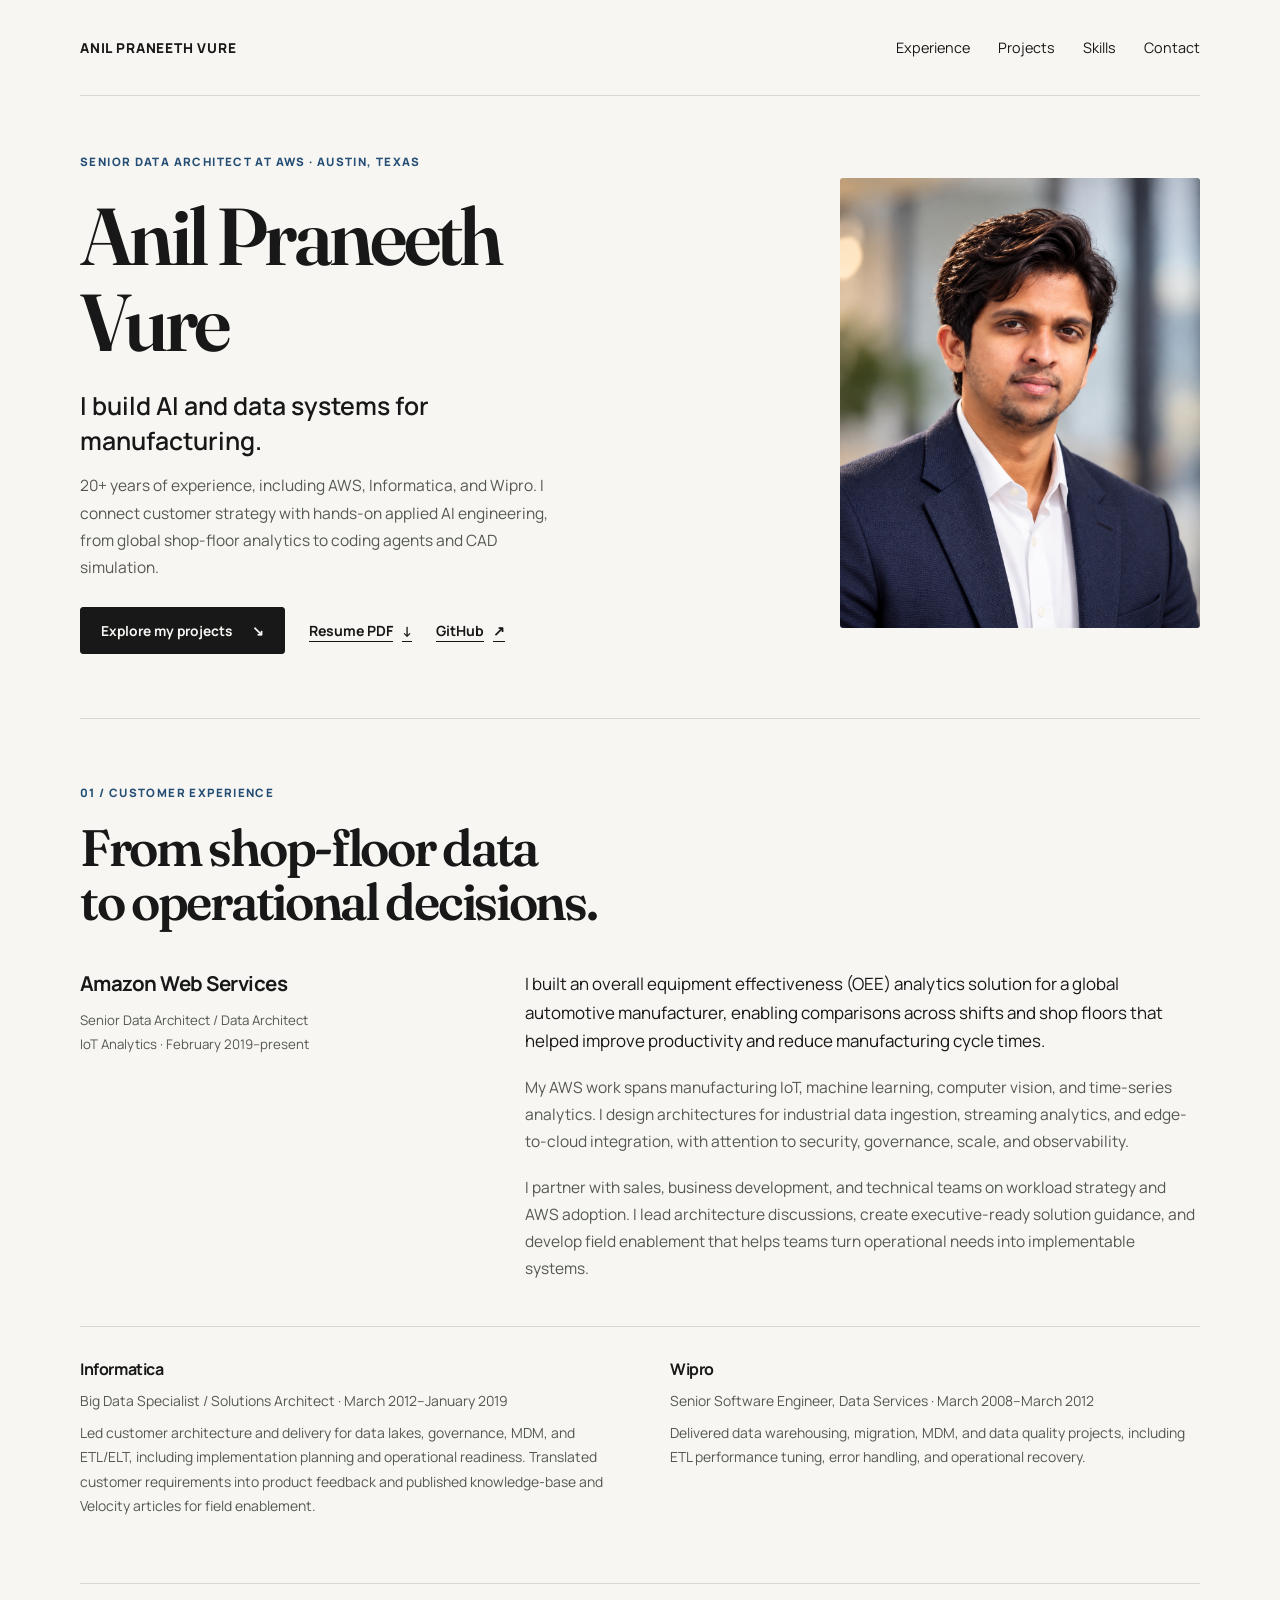
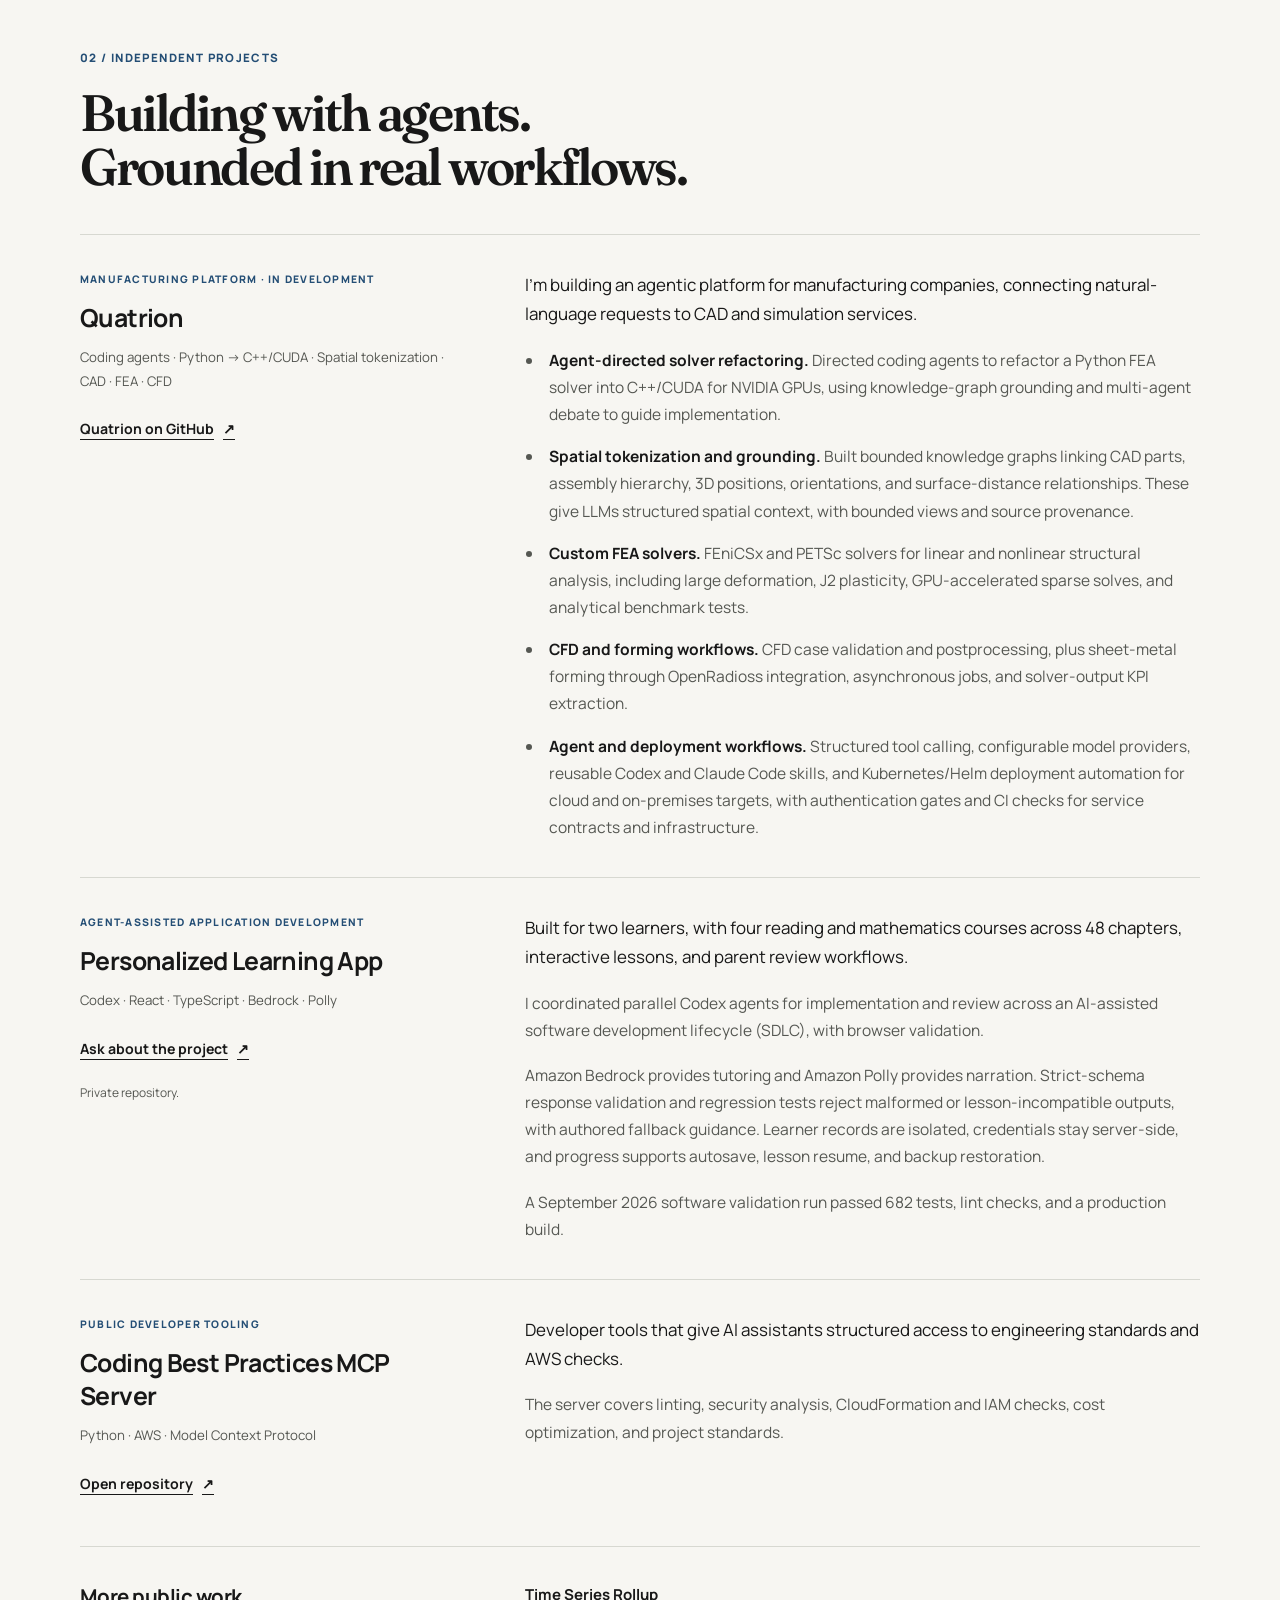
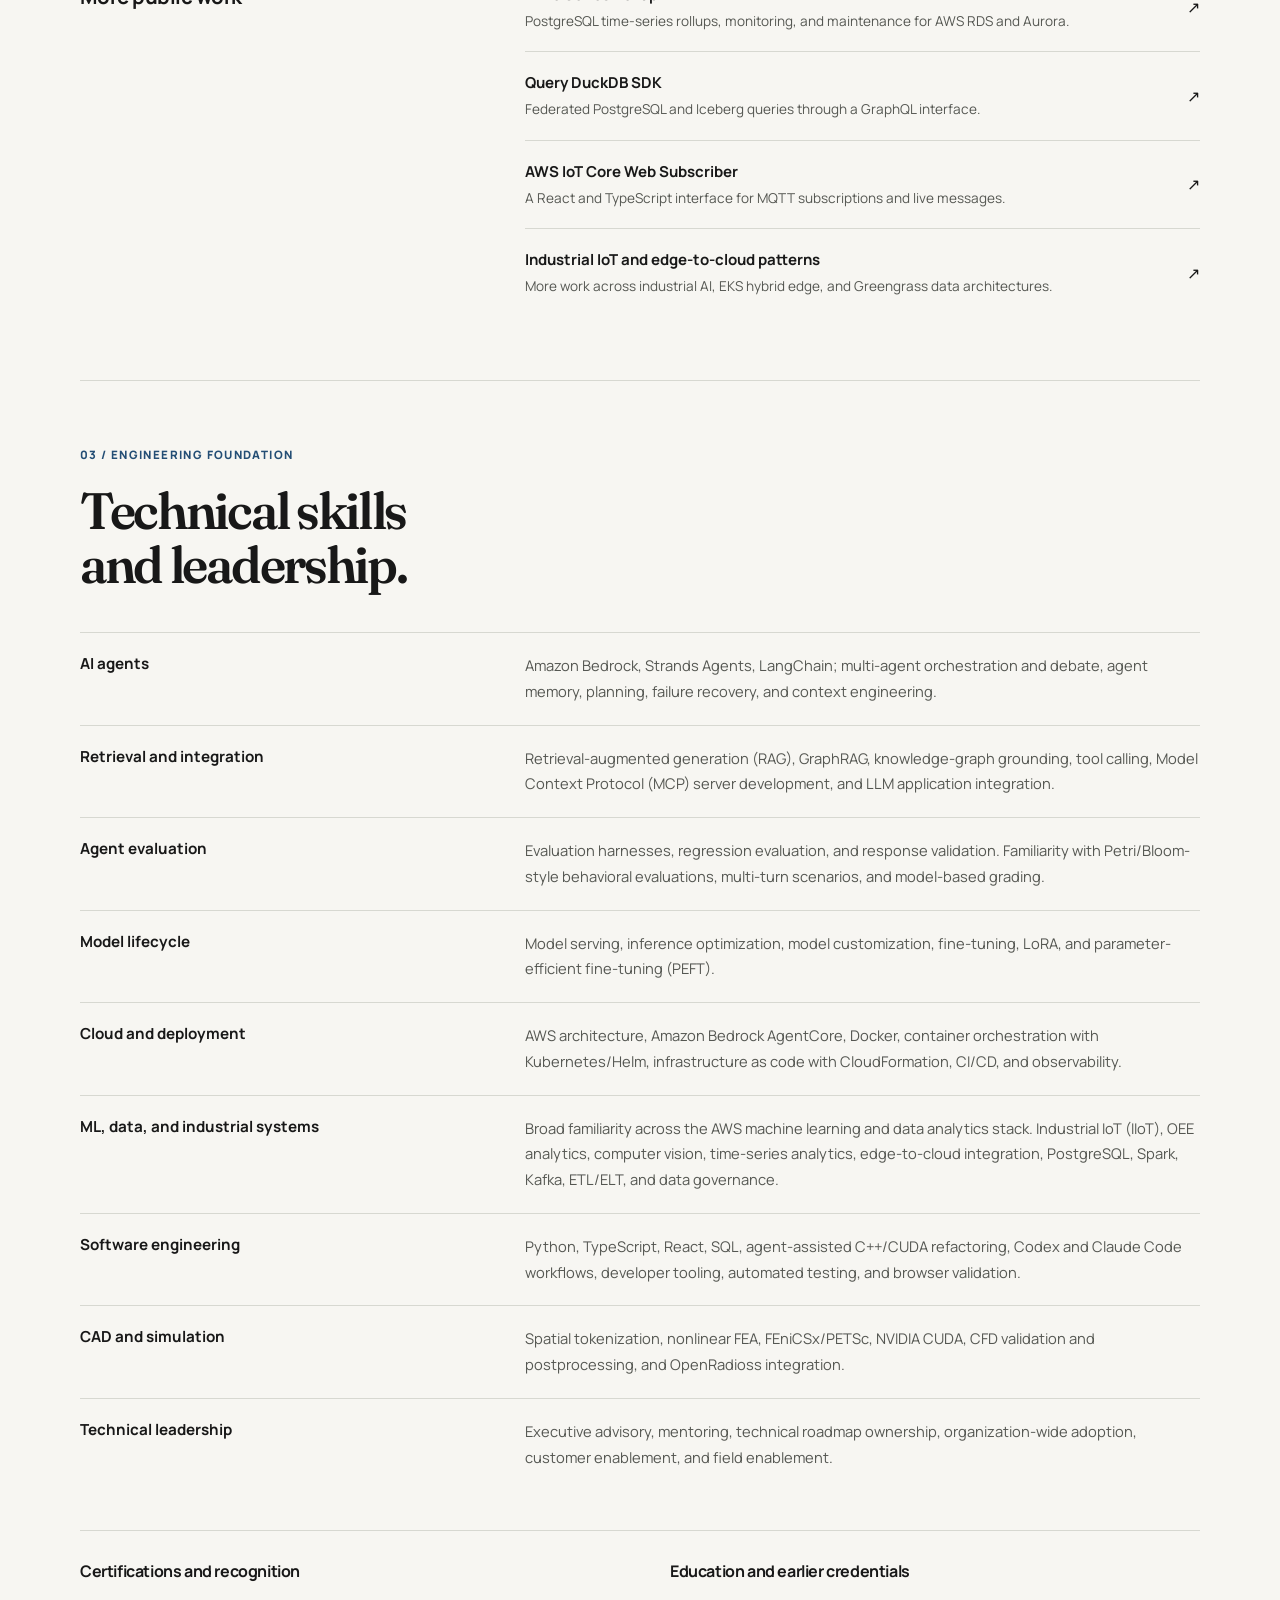
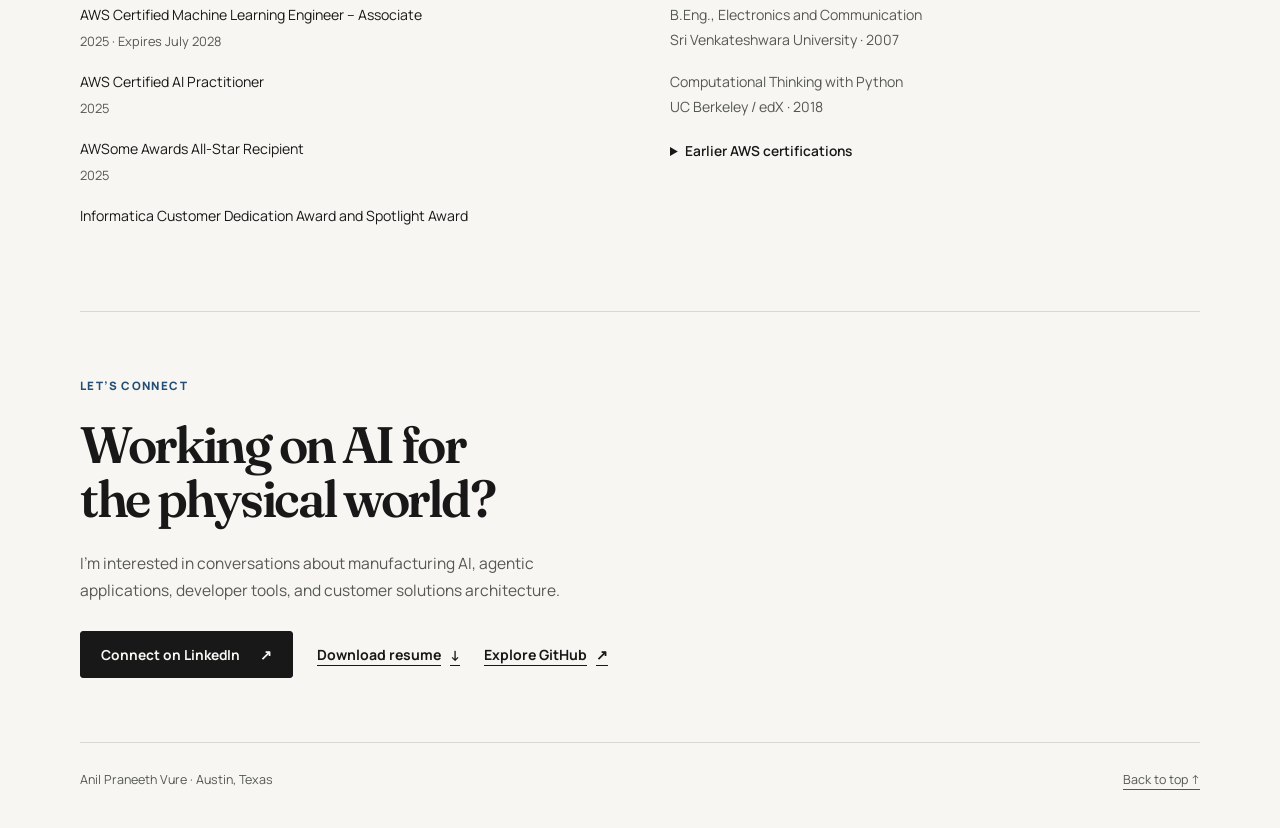
==== commit f3b2ef08: "Update portfolio with applied AI experience and current resume" ====
--- a/index.html
+++ b/index.html
@@ -3,12 +3,12 @@
 <head>
   <meta charset="UTF-8" />
   <meta name="viewport" content="width=device-width, initial-scale=1.0" />
-  <title>Anil Praneeth Vure | AI Engineering &amp; Manufacturing Systems</title>
-  <meta name="description" content="Anil Praneeth Vure is a Senior Data Architect at AWS building industrial IoT and AI solutions, Quatrion's manufacturing agent platform, and applications with coding agents." />
+  <title>Anil Praneeth Vure | Applied AI &amp; Cloud Deployment</title>
+  <meta name="description" content="Solutions architect with 20+ years of experience in cloud, industrial IoT, and applied AI. Explore Anil Praneeth Vure's customer work at AWS and independent agent engineering projects." />
   <meta name="theme-color" content="#f7f6f2" />
   <link rel="canonical" href="https://anilpraneeth.github.io/" />
-  <meta property="og:title" content="Anil Praneeth Vure | AI Engineering &amp; Manufacturing Systems" />
-  <meta property="og:description" content="Customer solutions architecture, manufacturing analytics, and hands-on AI engineering. Explore my work at AWS and my independent projects." />
+  <meta property="og:title" content="Anil Praneeth Vure | Applied AI &amp; Cloud Deployment" />
+  <meta property="og:description" content="20+ years of experience in customer solutions architecture, manufacturing analytics, and applied AI. Explore my AWS work, independent projects, technical skills, and resume." />
   <meta property="og:type" content="website" />
   <meta property="og:url" content="https://anilpraneeth.github.io/" />
   <meta property="og:image" content="https://anilpraneeth.github.io/assets/professional.png" />
@@ -16,8 +16,8 @@
   <link rel="preconnect" href="https://fonts.googleapis.com" />
   <link rel="preconnect" href="https://fonts.gstatic.com" crossorigin />
   <link href="https://fonts.googleapis.com/css2?family=Manrope:wght@400;500;600;700;800&amp;family=Fraunces:opsz,wght@9..144,600;9..144,700&amp;display=swap" rel="stylesheet" />
-  <link rel="stylesheet" href="./styles.css" />
-  <script src="./script.js" defer></script>
+  <link rel="stylesheet" href="./styles.css?v=20260919" />
+  <script src="./script.js?v=20260918" defer></script>
   <script type="application/ld+json">
     {
       "@context": "https://schema.org", "@type": "Person", "name": "Anil Praneeth Vure",
@@ -33,7 +33,7 @@
   <div class="page-shell" id="top">
     <header class="site-header">
       <a class="brand" href="#top">Anil Praneeth Vure</a>
-      <nav class="site-nav" aria-label="Primary"><a href="#profile">Experience</a><a href="#work">Projects</a><a href="#contact">Contact</a></nav>
+      <nav class="site-nav" aria-label="Primary"><a href="#profile">Experience</a><a href="#work">Projects</a><a href="#skills">Skills</a><a href="#contact">Contact</a></nav>
     </header>
     <main id="main">
       <section class="hero" aria-labelledby="hero-title">
@@ -41,10 +41,10 @@
           <p class="eyebrow">Senior Data Architect at AWS · Austin, Texas</p>
           <h1 id="hero-title">Anil Praneeth<br />Vure</h1>
           <p class="hero-lead">I build AI and data systems for manufacturing.</p>
-          <p class="hero-text">18+ years across AWS, Informatica, and Wipro. My work connects customer architecture with hands-on engineering, from shop-floor analytics to agents that work with CAD and simulation.</p>
+          <p class="hero-text">20+ years of experience, including AWS, Informatica, and Wipro. I connect customer strategy with hands-on applied AI engineering, from global shop-floor analytics to coding agents and CAD simulation.</p>
           <div class="hero-actions">
             <a class="button" href="#work">Explore my projects <span aria-hidden="true">↘</span></a>
-            <a class="text-link" href="https://www.linkedin.com/in/anilpraneeth/" target="_blank" rel="noopener noreferrer">LinkedIn <span aria-hidden="true">↗</span></a>
+            <a class="text-link" href="./assets/Anil_Praneeth_Vure_Resume.pdf?v=20260919" download="Anil_Praneeth_Vure_Resume.pdf">Resume PDF <span aria-hidden="true">↓</span></a>
             <a class="text-link" href="https://github.com/anilpraneeth" target="_blank" rel="noopener noreferrer">GitHub <span aria-hidden="true">↗</span></a>
           </div>
         </div>
@@ -53,35 +53,41 @@
       <section class="section-block" id="profile" aria-labelledby="experience-title">
         <div class="section-intro reveal"><p class="section-label">01 / Customer experience</p><h2 id="experience-title">From shop-floor data<br />to operational decisions.</h2></div>
         <div class="two-columns reveal">
-          <div class="experience-meta"><h3>Amazon Web Services</h3><p>Senior Data Architect / Data Architect<br />IoT Analytics · 2019–present</p></div>
+          <div class="experience-meta"><h3>Amazon Web Services</h3><p>Senior Data Architect / Data Architect<br />IoT Analytics · February 2019–present</p></div>
           <div>
             <p class="lead-copy">I built an overall equipment effectiveness (OEE) analytics solution for a global automotive manufacturer, enabling comparisons across shifts and shop floors that helped improve productivity and reduce manufacturing cycle times.</p>
             <p>My AWS work spans manufacturing IoT, machine learning, computer vision, and time-series analytics. I design architectures for industrial data ingestion, streaming analytics, and edge-to-cloud integration, with attention to security, governance, scale, and observability.</p>
-            <p>I lead customer architecture discussions and technical enablement, working with sales and engineering teams to translate operational needs into implementable systems.</p>
+            <p>I partner with sales, business development, and technical teams on workload strategy and AWS adoption. I lead architecture discussions, create executive-ready solution guidance, and develop field enablement that helps teams turn operational needs into implementable systems.</p>
           </div>
         </div>
         <div class="career-history reveal">
-          <div><h3>Informatica</h3><p>Big Data Specialist / Solutions Architect · 2012–2019</p><p>Customer delivery for data lakes, data quality, governance, MDM, and ETL/ELT, alongside field enablement and technical publishing.</p></div>
-          <div><h3>Wipro</h3><p>Senior Software Engineer, Data Services · 2008–2012</p><p>Data warehousing, migration, MDM, and data quality, including ETL performance tuning and operational recovery.</p></div>
+          <div><h3>Informatica</h3><p>Big Data Specialist / Solutions Architect · March 2012–January 2019</p><p>Led customer architecture and delivery for data lakes, governance, MDM, and ETL/ELT, including implementation planning and operational readiness. Translated customer requirements into product feedback and published knowledge-base and Velocity articles for field enablement.</p></div>
+          <div><h3>Wipro</h3><p>Senior Software Engineer, Data Services · March 2008–March 2012</p><p>Delivered data warehousing, migration, MDM, and data quality projects, including ETL performance tuning, error handling, and operational recovery.</p></div>
         </div>
       </section>
       <section class="section-block" id="work" aria-labelledby="work-title">
         <div class="section-intro reveal"><p class="section-label">02 / Independent projects</p><h2 id="work-title">Building with agents.<br />Grounded in real workflows.</h2></div>
         <article class="project-row two-columns reveal">
-          <div class="project-meta"><p class="project-kicker">Manufacturing platform · In development</p><h3>Quatrion</h3><p class="project-tech">Spatial tokenization · CAD · FEA · CFD · Forming</p><a class="text-link" href="https://github.com/quatrion" target="_blank" rel="noopener noreferrer">Quatrion on GitHub <span aria-hidden="true">↗</span></a><p class="project-note">Y Combinator application submitted.</p></div>
+          <div class="project-meta"><p class="project-kicker">Manufacturing platform · In development</p><h3>Quatrion</h3><p class="project-tech">Coding agents · Python → C++/CUDA · Spatial tokenization · CAD · FEA · CFD</p><a class="text-link" href="https://github.com/quatrion" target="_blank" rel="noopener noreferrer">Quatrion on GitHub <span aria-hidden="true">↗</span></a></div>
           <div>
             <p class="lead-copy">I’m building an agentic platform for manufacturing companies, connecting natural-language requests to CAD and simulation services.</p>
             <ul class="project-details">
-              <li><strong>Spatial tokenization.</strong> Encodes 3D positions and orientations, assembly hierarchy, and part relationships into structured context that bridges LLMs and CAD, with bounded views and source provenance.</li>
+              <li><strong>Agent-directed solver refactoring.</strong> Directed coding agents to refactor a Python FEA solver into C++/CUDA for NVIDIA GPUs, using knowledge-graph grounding and multi-agent debate to guide implementation.</li>
+              <li><strong>Spatial tokenization and grounding.</strong> Built bounded knowledge graphs linking CAD parts, assembly hierarchy, 3D positions, orientations, and surface-distance relationships. These give LLMs structured spatial context, with bounded views and source provenance.</li>
               <li><strong>Custom FEA solvers.</strong> FEniCSx and PETSc solvers for linear and nonlinear structural analysis, including large deformation, J2 plasticity, GPU-accelerated sparse solves, and analytical benchmark tests.</li>
               <li><strong>CFD and forming workflows.</strong> CFD case validation and postprocessing, plus sheet-metal forming through OpenRadioss integration, asynchronous jobs, and solver-output KPI extraction.</li>
-              <li><strong>Agent and deployment workflows.</strong> Structured tool calling, configurable model providers, reusable Codex and Claude Code skills, and Kubernetes and Helm deployment automation for cloud and on-premises targets.</li>
+              <li><strong>Agent and deployment workflows.</strong> Structured tool calling, configurable model providers, reusable Codex and Claude Code skills, and Kubernetes/Helm deployment automation for cloud and on-premises targets, with authentication gates and CI checks for service contracts and infrastructure.</li>
             </ul>
           </div>
         </article>
         <article class="project-row two-columns reveal">
           <div class="project-meta"><p class="project-kicker">Agent-assisted application development</p><h3>Personalized Learning App</h3><p class="project-tech">Codex · React · TypeScript · Bedrock · Polly</p><a class="text-link" href="#contact">Ask about the project <span aria-hidden="true">↗</span></a><p class="project-note">Private repository.</p></div>
-          <div><p class="lead-copy">Built for two learners, with four reading and mathematics courses across 48 chapters, interactive lessons, and parent review workflows.</p><p>I used Codex coding agents for implementation and review, with browser validation. Amazon Bedrock provides tutoring and Amazon Polly provides narration, supported by response validation, server-side credentials, fallback guidance, autosave, and lesson resume.</p><p>A September 2026 validation run passed 682 tests, lint checks, and a production build.</p></div>
+          <div>
+            <p class="lead-copy">Built for two learners, with four reading and mathematics courses across 48 chapters, interactive lessons, and parent review workflows.</p>
+            <p>I coordinated parallel Codex agents for implementation and review across an AI-assisted software development lifecycle (SDLC), with browser validation.</p>
+            <p>Amazon Bedrock provides tutoring and Amazon Polly provides narration. Strict-schema response validation and regression tests reject malformed or lesson-incompatible outputs, with authored fallback guidance. Learner records are isolated, credentials stay server-side, and progress supports autosave, lesson resume, and backup restoration.</p>
+            <p>A September 2026 software validation run passed 682 tests, lint checks, and a production build.</p>
+          </div>
         </article>
         <article class="project-row two-columns reveal">
           <div class="project-meta"><p class="project-kicker">Public developer tooling</p><h3>Coding Best Practices MCP Server</h3><p class="project-tech">Python · AWS · Model Context Protocol</p><a class="text-link" href="https://github.com/anilpraneeth/coding-best-practices-mcp-server" target="_blank" rel="noopener noreferrer">Open repository <span aria-hidden="true">↗</span></a></div>
@@ -94,21 +100,27 @@
           <a href="https://github.com/anilpraneeth" target="_blank" rel="noopener noreferrer"><span><strong>Industrial IoT and edge-to-cloud patterns</strong><small>More work across industrial AI, EKS hybrid edge, and Greengrass data architectures.</small></span><span aria-hidden="true">↗</span></a>
         </div></div>
       </section>
-      <section class="section-block" aria-labelledby="credentials-title">
-        <div class="section-intro reveal"><p class="section-label">03 / Engineering foundation</p><h2 id="credentials-title">Tools, credentials,<br />and experience.</h2></div>
+      <section class="section-block" id="skills" aria-labelledby="credentials-title">
+        <div class="section-intro reveal"><p class="section-label">03 / Engineering foundation</p><h2 id="credentials-title">Technical skills<br />and leadership.</h2></div>
         <dl class="skills-list reveal">
-          <div class="two-columns"><dt>AI and development</dt><dd>Codex, Claude Code, MCP, Amazon Bedrock, Amazon Polly, Python, TypeScript, React, CI/CD, automated testing.</dd></div>
-          <div class="two-columns"><dt>Cloud and data</dt><dd>AWS, IAM, CloudFormation, Kubernetes, Helm, Docker, Lambda, EKS, PostgreSQL, SQL, Spark, Kafka, ETL/ELT, data governance.</dd></div>
-          <div class="two-columns"><dt>Industrial systems</dt><dd>Manufacturing IoT, OEE analytics, machine learning, computer vision, time-series analytics, edge-to-cloud architectures, spatial tokenization, CAD and simulation workflows.</dd></div>
+          <div class="two-columns"><dt>AI agents</dt><dd>Amazon Bedrock, Strands Agents, LangChain; multi-agent orchestration and debate, agent memory, planning, failure recovery, and context engineering.</dd></div>
+          <div class="two-columns"><dt>Retrieval and integration</dt><dd>Retrieval-augmented generation (RAG), GraphRAG, knowledge-graph grounding, tool calling, Model Context Protocol (MCP) server development, and LLM application integration.</dd></div>
+          <div class="two-columns"><dt>Agent evaluation</dt><dd>Evaluation harnesses, regression evaluation, and response validation. Familiarity with Petri/Bloom-style behavioral evaluations, multi-turn scenarios, and model-based grading.</dd></div>
+          <div class="two-columns"><dt>Model lifecycle</dt><dd>Model serving, inference optimization, model customization, fine-tuning, LoRA, and parameter-efficient fine-tuning (PEFT).</dd></div>
+          <div class="two-columns"><dt>Cloud and deployment</dt><dd>AWS architecture, Amazon Bedrock AgentCore, Docker, container orchestration with Kubernetes/Helm, infrastructure as code with CloudFormation, CI/CD, and observability.</dd></div>
+          <div class="two-columns"><dt>ML, data, and industrial systems</dt><dd>Broad familiarity across the AWS machine learning and data analytics stack. Industrial IoT (IIoT), OEE analytics, computer vision, time-series analytics, edge-to-cloud integration, PostgreSQL, Spark, Kafka, ETL/ELT, and data governance.</dd></div>
+          <div class="two-columns"><dt>Software engineering</dt><dd>Python, TypeScript, React, SQL, agent-assisted C++/CUDA refactoring, Codex and Claude Code workflows, developer tooling, automated testing, and browser validation.</dd></div>
+          <div class="two-columns"><dt>CAD and simulation</dt><dd>Spatial tokenization, nonlinear FEA, FEniCSx/PETSc, NVIDIA CUDA, CFD validation and postprocessing, and OpenRadioss integration.</dd></div>
+          <div class="two-columns"><dt>Technical leadership</dt><dd>Executive advisory, mentoring, technical roadmap ownership, organization-wide adoption, customer enablement, and field enablement.</dd></div>
         </dl>
         <div class="credentials-grid reveal">
-          <div><h3>Certifications and recognition</h3><ul class="plain-list"><li>AWS Certified Machine Learning Engineer – Associate <span>2025 · Expires July 2028</span></li><li>AWS Certified AI Practitioner <span>2025</span></li><li>AWSome Awards All-Star Recipient <span>2025</span></li></ul></div>
+          <div><h3>Certifications and recognition</h3><ul class="plain-list"><li>AWS Certified Machine Learning Engineer – Associate <span>2025 · Expires July 2028</span></li><li>AWS Certified AI Practitioner <span>2025</span></li><li>AWSome Awards All-Star Recipient <span>2025</span></li><li>Informatica Customer Dedication Award and Spotlight Award</li></ul></div>
           <div><h3>Education and earlier credentials</h3><p>B.Eng., Electronics and Communication<br />Sri Venkateshwara University · 2007</p><p>Computational Thinking with Python<br />UC Berkeley / edX · 2018</p><details><summary>Earlier AWS certifications</summary><ul class="plain-list"><li>Data Analytics – Specialty <span>2023–2026 · Expired</span></li><li>Machine Learning – Specialty <span>2020–2023 · Expired</span></li><li>Solutions Architect – Associate <span>2019–2022 · Expired</span></li></ul></details></div>
         </div>
       </section>
       <section class="contact-section section-block reveal" id="contact" aria-labelledby="contact-title">
         <p class="section-label">Let’s connect</p><h2 id="contact-title">Working on AI for<br />the physical world?</h2><p>I’m interested in conversations about manufacturing AI, agentic applications, developer tools, and customer solutions architecture.</p>
-        <div class="hero-actions"><a class="button" href="https://www.linkedin.com/in/anilpraneeth/" target="_blank" rel="noopener noreferrer">Connect on LinkedIn <span aria-hidden="true">↗</span></a><a class="text-link" href="https://github.com/anilpraneeth" target="_blank" rel="noopener noreferrer">Explore GitHub <span aria-hidden="true">↗</span></a></div>
+        <div class="hero-actions"><a class="button" href="https://www.linkedin.com/in/anilpraneeth/" target="_blank" rel="noopener noreferrer">Connect on LinkedIn <span aria-hidden="true">↗</span></a><a class="text-link" href="./assets/Anil_Praneeth_Vure_Resume.pdf?v=20260919" download="Anil_Praneeth_Vure_Resume.pdf">Download resume <span aria-hidden="true">↓</span></a><a class="text-link" href="https://github.com/anilpraneeth" target="_blank" rel="noopener noreferrer">Explore GitHub <span aria-hidden="true">↗</span></a></div>
       </section>
     </main>
     <footer class="site-footer"><span>Anil Praneeth Vure · Austin, Texas</span><a href="#top">Back to top ↑</a></footer>
--- a/styles.css
+++ b/styles.css
@@ -9,7 +9,7 @@
 .skip-link:focus { transform: translateY(0); }
 .site-header { display: flex; align-items: center; justify-content: space-between; gap: 24px; padding: 28px 0; border-bottom: 1px solid var(--line); }
 .brand { font-size: 0.85rem; font-weight: 800; letter-spacing: 0.06em; text-transform: uppercase; text-decoration: none; }
-.site-nav { display: flex; gap: 28px; }
+.site-nav { display: flex; flex-wrap: wrap; gap: 12px 28px; }
 .site-nav a { font-size: 0.9rem; text-decoration: none; padding: 10px 0; }
 .site-nav a:hover { color: var(--accent); }
 .hero { display: grid; grid-template-columns: minmax(0, 1fr) minmax(280px, 360px); gap: clamp(36px, 6vw, 80px); align-items: center; padding: 56px 0 64px; }
@@ -89,7 +89,7 @@
   .page-shell { width: calc(100% - 40px); }
   .site-header { align-items: flex-start; flex-direction: column; gap: 8px; padding: 20px 0 12px; }
   .brand { font-size: 0.8rem; }
-  .site-nav { gap: 28px; }
+  .site-nav { gap: 12px 22px; }
   .site-nav a { font-size: 0.83rem; }
   .hero { grid-template-columns: minmax(0, 1fr) 126px; gap: 20px; padding: 32px 0 40px; }
   .hero-copy { display: contents; }
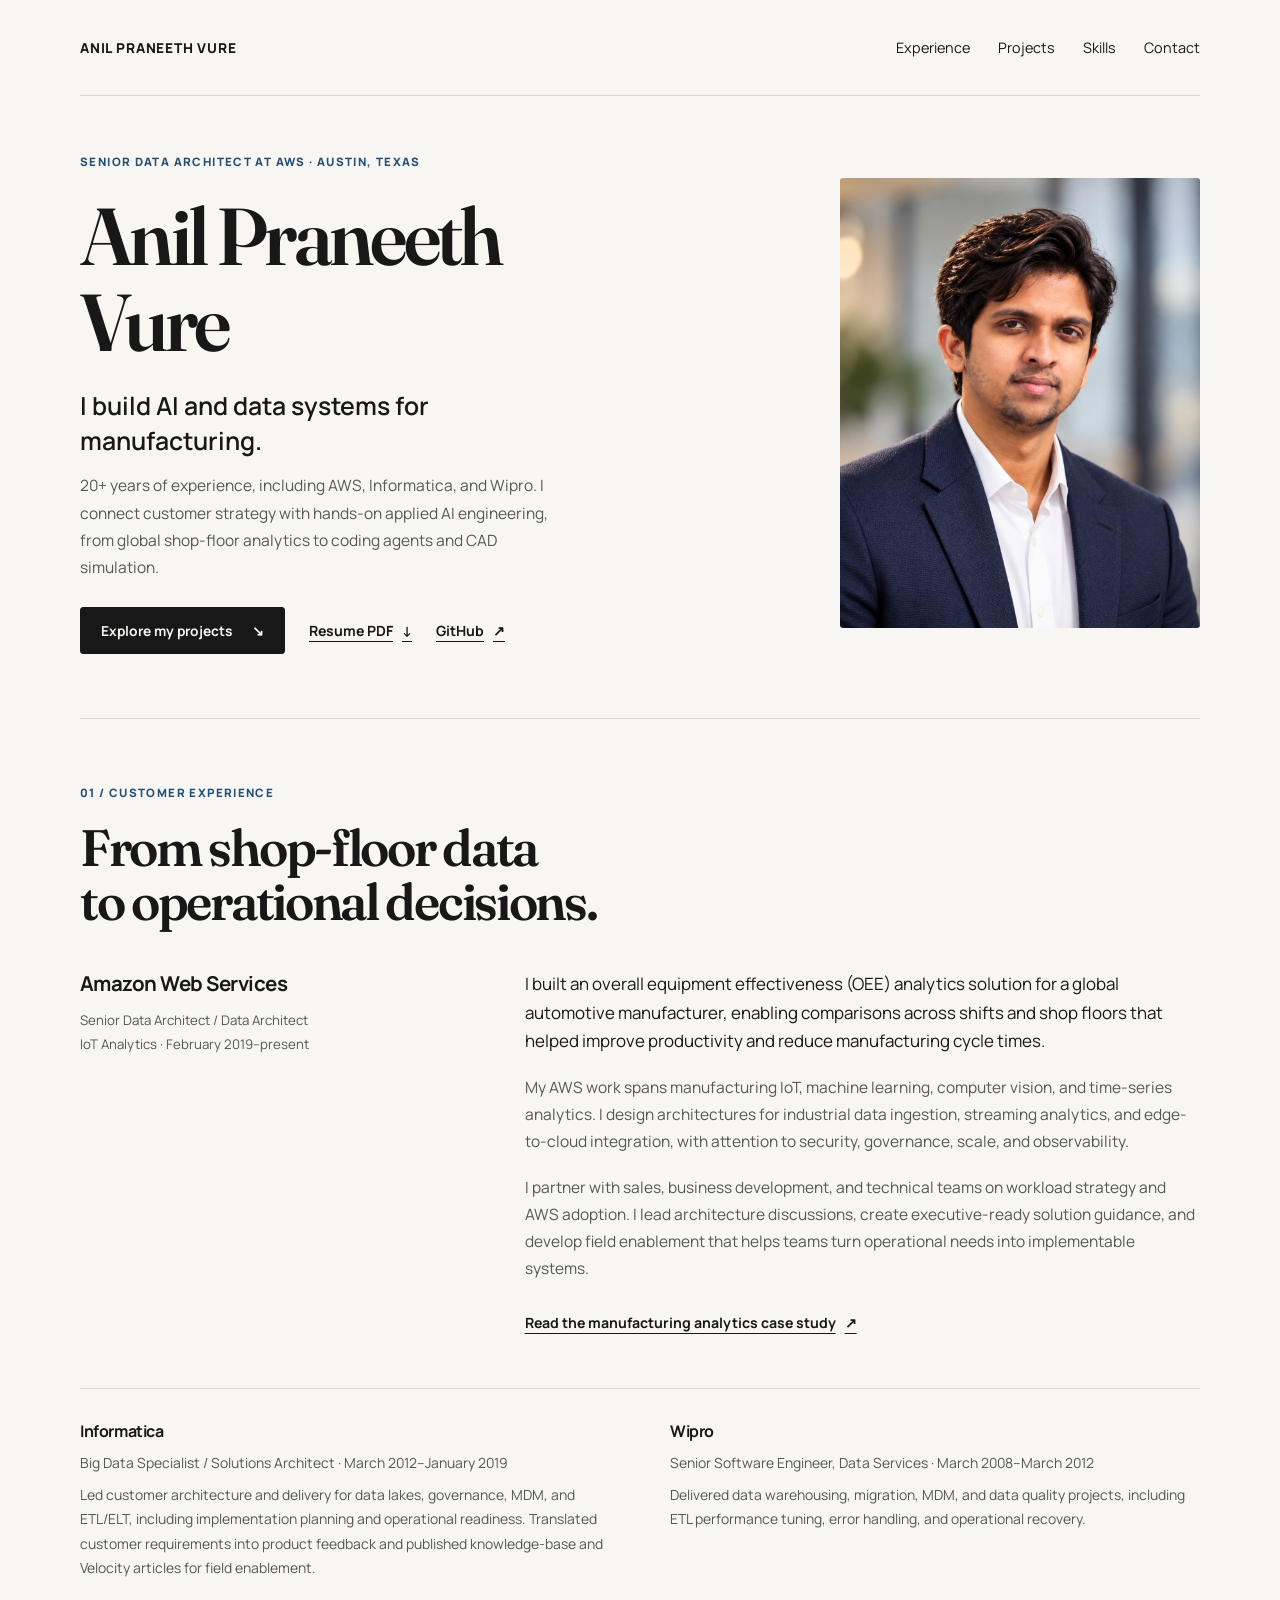
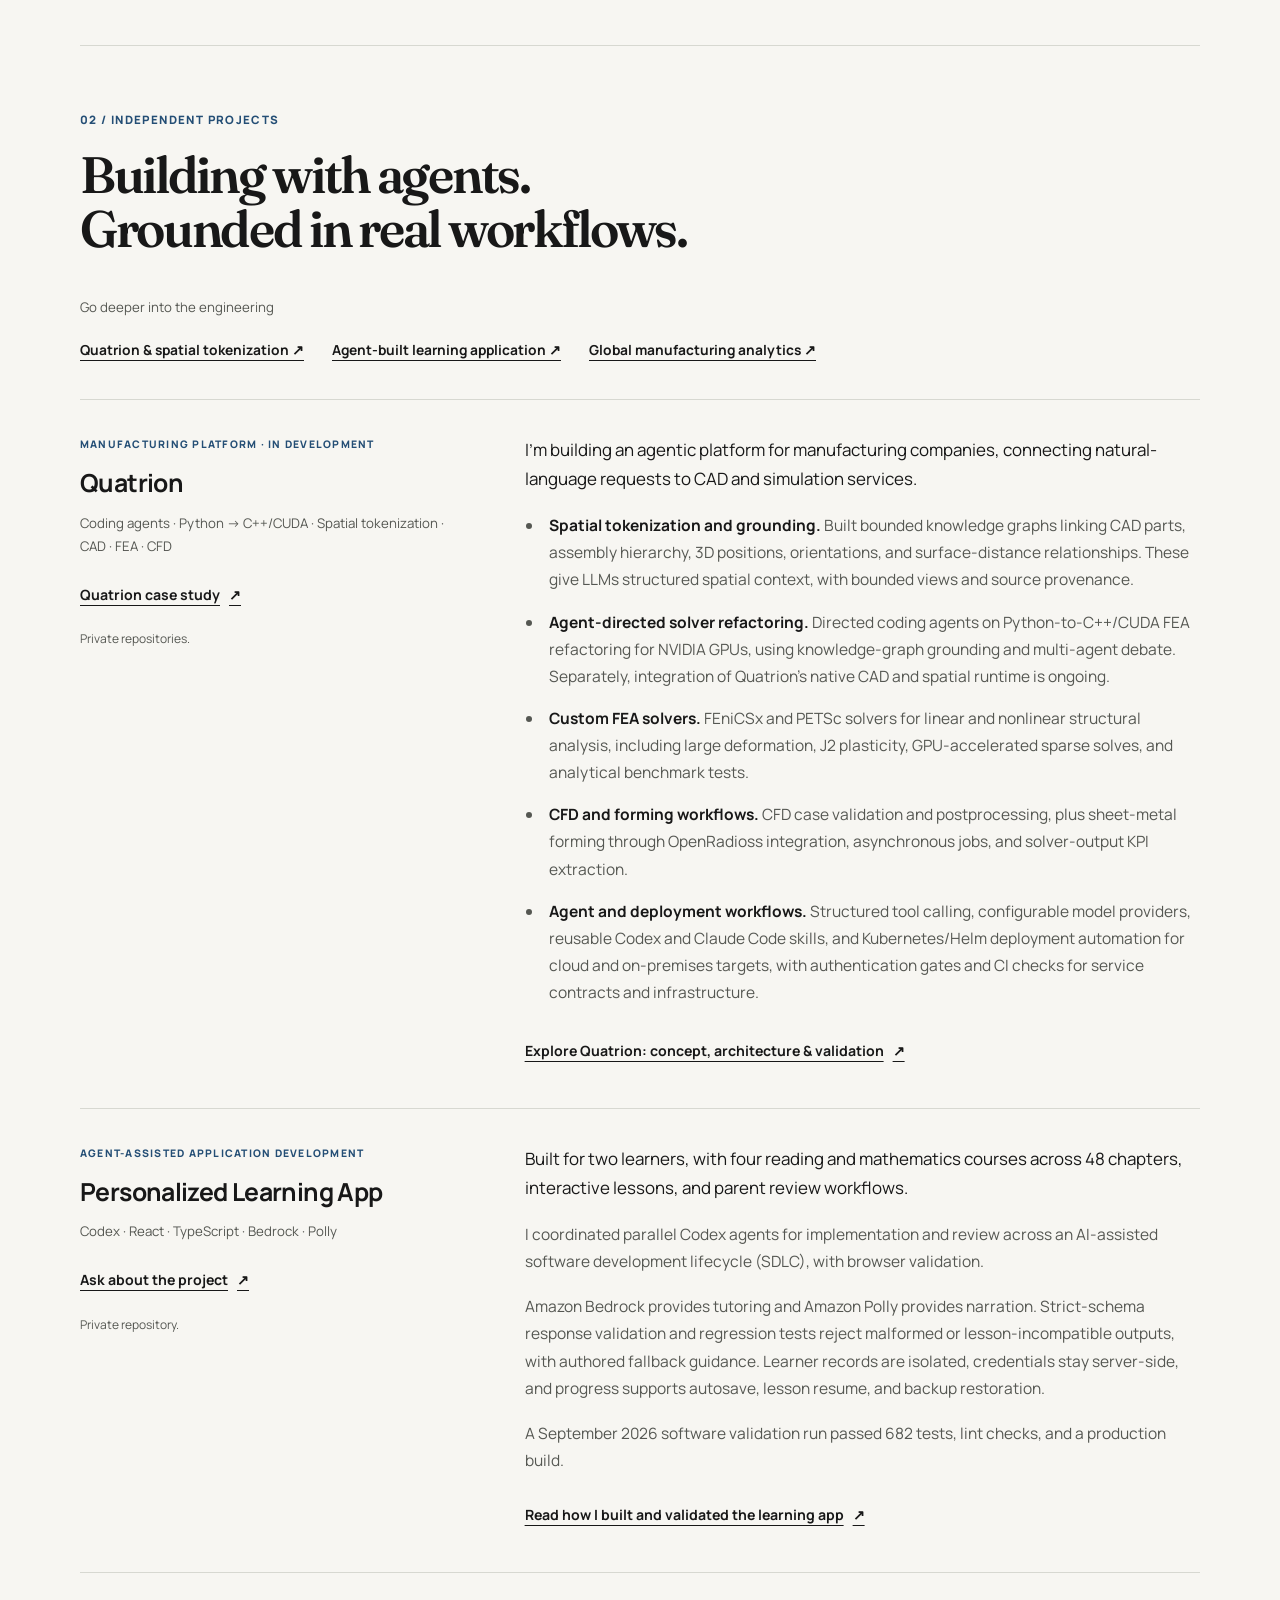
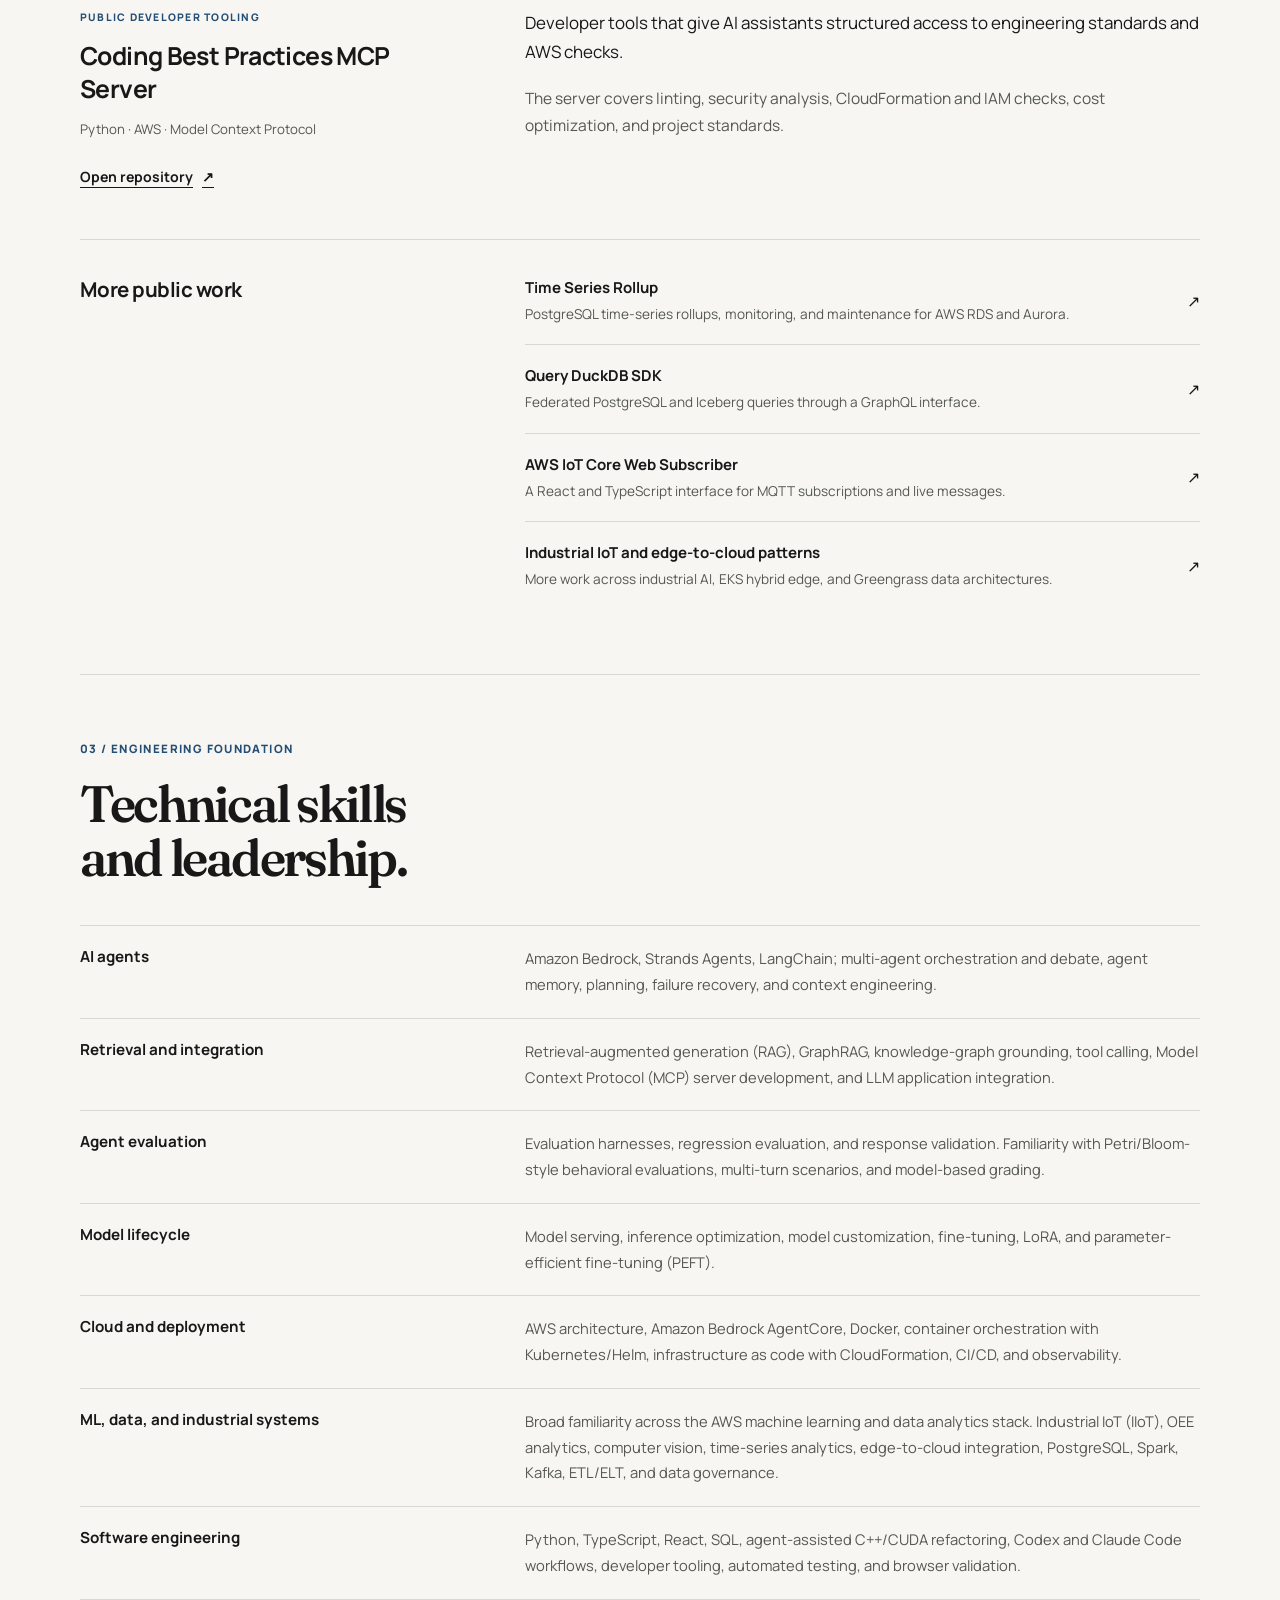
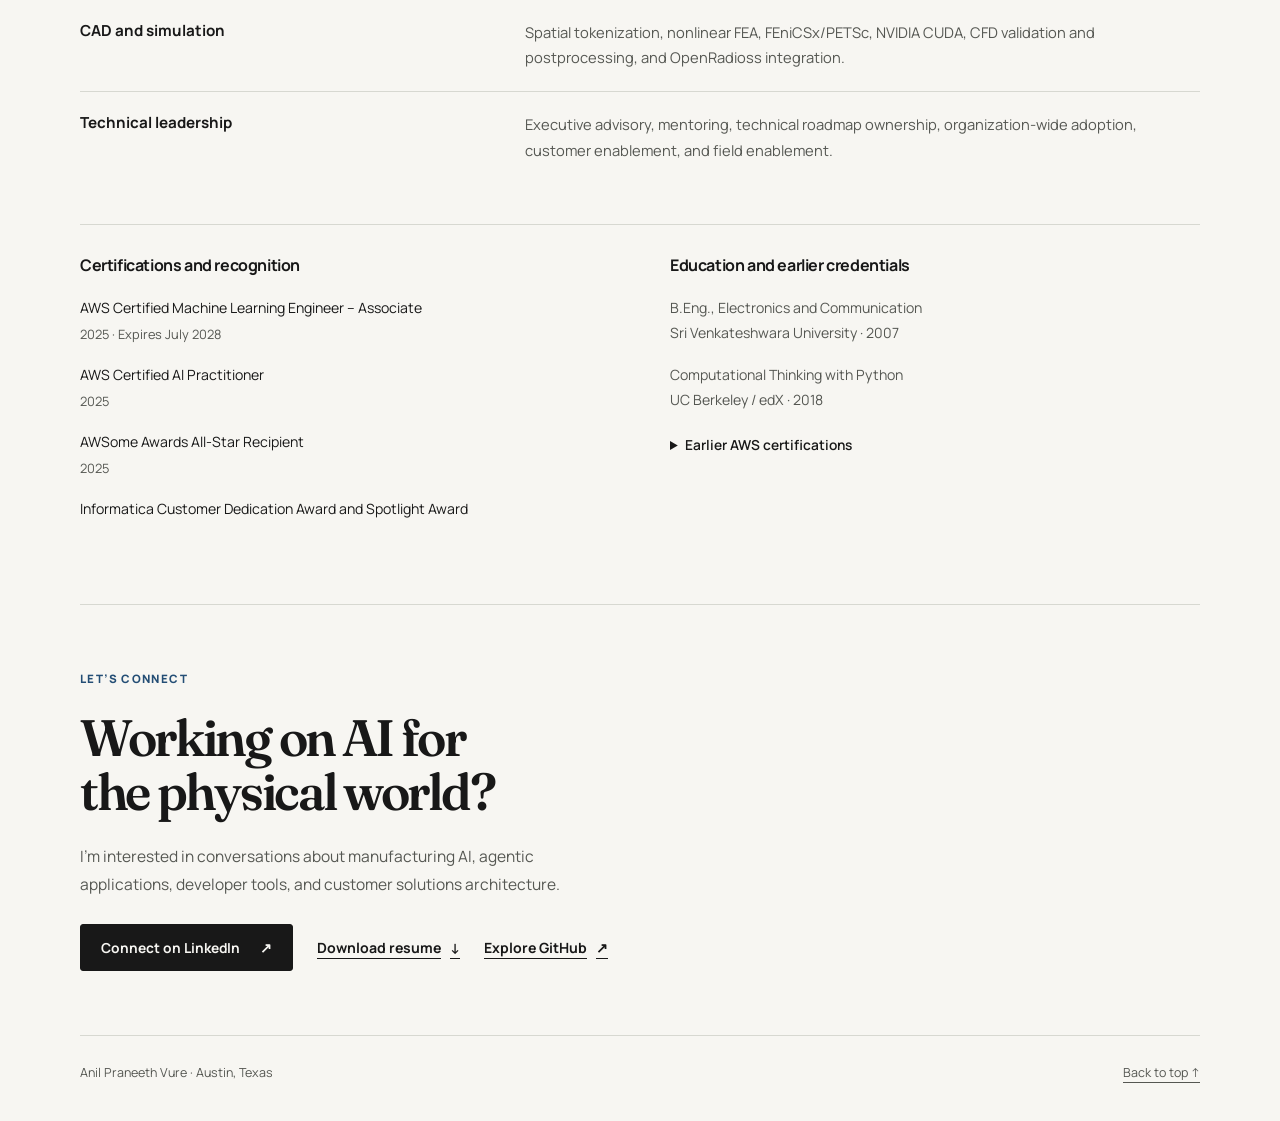
==== commit 228243d7: "Add detailed project case studies and emphasize spatial tokenization" ====
--- a/index.html
+++ b/index.html
@@ -16,7 +16,7 @@
   <link rel="preconnect" href="https://fonts.googleapis.com" />
   <link rel="preconnect" href="https://fonts.gstatic.com" crossorigin />
   <link href="https://fonts.googleapis.com/css2?family=Manrope:wght@400;500;600;700;800&amp;family=Fraunces:opsz,wght@9..144,600;9..144,700&amp;display=swap" rel="stylesheet" />
-  <link rel="stylesheet" href="./styles.css?v=20260919" />
+  <link rel="stylesheet" href="./styles.css?v=20260919-cases" />
   <script src="./script.js?v=20260918" defer></script>
   <script type="application/ld+json">
     {
@@ -44,7 +44,7 @@
           <p class="hero-text">20+ years of experience, including AWS, Informatica, and Wipro. I connect customer strategy with hands-on applied AI engineering, from global shop-floor analytics to coding agents and CAD simulation.</p>
           <div class="hero-actions">
             <a class="button" href="#work">Explore my projects <span aria-hidden="true">↘</span></a>
-            <a class="text-link" href="./assets/Anil_Praneeth_Vure_Resume.pdf?v=20260919" download="Anil_Praneeth_Vure_Resume.pdf">Resume PDF <span aria-hidden="true">↓</span></a>
+            <a class="text-link" href="./assets/Anil_Praneeth_Vure_Resume.pdf?v=20260919-cases" download="Anil_Praneeth_Vure_Resume.pdf">Resume PDF <span aria-hidden="true">↓</span></a>
             <a class="text-link" href="https://github.com/anilpraneeth" target="_blank" rel="noopener noreferrer">GitHub <span aria-hidden="true">↗</span></a>
           </div>
         </div>
@@ -58,6 +58,7 @@
             <p class="lead-copy">I built an overall equipment effectiveness (OEE) analytics solution for a global automotive manufacturer, enabling comparisons across shifts and shop floors that helped improve productivity and reduce manufacturing cycle times.</p>
             <p>My AWS work spans manufacturing IoT, machine learning, computer vision, and time-series analytics. I design architectures for industrial data ingestion, streaming analytics, and edge-to-cloud integration, with attention to security, governance, scale, and observability.</p>
             <p>I partner with sales, business development, and technical teams on workload strategy and AWS adoption. I lead architecture discussions, create executive-ready solution guidance, and develop field enablement that helps teams turn operational needs into implementable systems.</p>
+            <a class="text-link" href="./projects/manufacturing-analytics/">Read the manufacturing analytics case study <span aria-hidden="true">↗</span></a>
           </div>
         </div>
         <div class="career-history reveal">
@@ -67,17 +68,19 @@
       </section>
       <section class="section-block" id="work" aria-labelledby="work-title">
         <div class="section-intro reveal"><p class="section-label">02 / Independent projects</p><h2 id="work-title">Building with agents.<br />Grounded in real workflows.</h2></div>
+        <nav class="case-study-index reveal" aria-label="Project case studies"><p>Go deeper into the engineering</p><a href="./projects/quatrion/">Quatrion &amp; spatial tokenization <span aria-hidden="true">↗</span></a><a href="./projects/learning-app/">Agent-built learning application <span aria-hidden="true">↗</span></a><a href="./projects/manufacturing-analytics/">Global manufacturing analytics <span aria-hidden="true">↗</span></a></nav>
         <article class="project-row two-columns reveal">
-          <div class="project-meta"><p class="project-kicker">Manufacturing platform · In development</p><h3>Quatrion</h3><p class="project-tech">Coding agents · Python → C++/CUDA · Spatial tokenization · CAD · FEA · CFD</p><a class="text-link" href="https://github.com/quatrion" target="_blank" rel="noopener noreferrer">Quatrion on GitHub <span aria-hidden="true">↗</span></a></div>
+          <div class="project-meta"><p class="project-kicker">Manufacturing platform · In development</p><h3>Quatrion</h3><p class="project-tech">Coding agents · Python → C++/CUDA · Spatial tokenization · CAD · FEA · CFD</p><a class="text-link" href="./projects/quatrion/">Quatrion case study <span aria-hidden="true">↗</span></a><p class="project-note">Private repositories.</p></div>
           <div>
             <p class="lead-copy">I’m building an agentic platform for manufacturing companies, connecting natural-language requests to CAD and simulation services.</p>
             <ul class="project-details">
-              <li><strong>Agent-directed solver refactoring.</strong> Directed coding agents to refactor a Python FEA solver into C++/CUDA for NVIDIA GPUs, using knowledge-graph grounding and multi-agent debate to guide implementation.</li>
               <li><strong>Spatial tokenization and grounding.</strong> Built bounded knowledge graphs linking CAD parts, assembly hierarchy, 3D positions, orientations, and surface-distance relationships. These give LLMs structured spatial context, with bounded views and source provenance.</li>
+              <li><strong>Agent-directed solver refactoring.</strong> Directed coding agents on Python-to-C++/CUDA FEA refactoring for NVIDIA GPUs, using knowledge-graph grounding and multi-agent debate. Separately, integration of Quatrion’s native CAD and spatial runtime is ongoing.</li>
               <li><strong>Custom FEA solvers.</strong> FEniCSx and PETSc solvers for linear and nonlinear structural analysis, including large deformation, J2 plasticity, GPU-accelerated sparse solves, and analytical benchmark tests.</li>
               <li><strong>CFD and forming workflows.</strong> CFD case validation and postprocessing, plus sheet-metal forming through OpenRadioss integration, asynchronous jobs, and solver-output KPI extraction.</li>
               <li><strong>Agent and deployment workflows.</strong> Structured tool calling, configurable model providers, reusable Codex and Claude Code skills, and Kubernetes/Helm deployment automation for cloud and on-premises targets, with authentication gates and CI checks for service contracts and infrastructure.</li>
             </ul>
+            <a class="text-link case-study-link" href="./projects/quatrion/">Explore Quatrion: concept, architecture &amp; validation <span aria-hidden="true">↗</span></a>
           </div>
         </article>
         <article class="project-row two-columns reveal">
@@ -87,6 +90,7 @@
             <p>I coordinated parallel Codex agents for implementation and review across an AI-assisted software development lifecycle (SDLC), with browser validation.</p>
             <p>Amazon Bedrock provides tutoring and Amazon Polly provides narration. Strict-schema response validation and regression tests reject malformed or lesson-incompatible outputs, with authored fallback guidance. Learner records are isolated, credentials stay server-side, and progress supports autosave, lesson resume, and backup restoration.</p>
             <p>A September 2026 software validation run passed 682 tests, lint checks, and a production build.</p>
+            <a class="text-link" href="./projects/learning-app/">Read how I built and validated the learning app <span aria-hidden="true">↗</span></a>
           </div>
         </article>
         <article class="project-row two-columns reveal">
@@ -120,7 +124,7 @@
       </section>
       <section class="contact-section section-block reveal" id="contact" aria-labelledby="contact-title">
         <p class="section-label">Let’s connect</p><h2 id="contact-title">Working on AI for<br />the physical world?</h2><p>I’m interested in conversations about manufacturing AI, agentic applications, developer tools, and customer solutions architecture.</p>
-        <div class="hero-actions"><a class="button" href="https://www.linkedin.com/in/anilpraneeth/" target="_blank" rel="noopener noreferrer">Connect on LinkedIn <span aria-hidden="true">↗</span></a><a class="text-link" href="./assets/Anil_Praneeth_Vure_Resume.pdf?v=20260919" download="Anil_Praneeth_Vure_Resume.pdf">Download resume <span aria-hidden="true">↓</span></a><a class="text-link" href="https://github.com/anilpraneeth" target="_blank" rel="noopener noreferrer">Explore GitHub <span aria-hidden="true">↗</span></a></div>
+        <div class="hero-actions"><a class="button" href="https://www.linkedin.com/in/anilpraneeth/" target="_blank" rel="noopener noreferrer">Connect on LinkedIn <span aria-hidden="true">↗</span></a><a class="text-link" href="./assets/Anil_Praneeth_Vure_Resume.pdf?v=20260919-cases" download="Anil_Praneeth_Vure_Resume.pdf">Download resume <span aria-hidden="true">↓</span></a><a class="text-link" href="https://github.com/anilpraneeth" target="_blank" rel="noopener noreferrer">Explore GitHub <span aria-hidden="true">↗</span></a></div>
       </section>
     </main>
     <footer class="site-footer"><span>Anil Praneeth Vure · Austin, Texas</span><a href="#top">Back to top ↑</a></footer>
--- a/styles.css
+++ b/styles.css
@@ -51,6 +51,38 @@
 .project-details li { padding-left: 5px; margin-bottom: 15px; }
 .project-details li:last-child { margin-bottom: 0; }
 .project-details strong { color: var(--text); font-weight: 700; }
+.case-study-index { display: flex; flex-wrap: wrap; gap: 8px 28px; padding: 0 0 28px; }
+.case-study-index p { width: 100%; margin-bottom: 2px; font-size: 0.83rem; }
+.case-study-index a { font-size: 0.86rem; font-weight: 700; line-height: 1.6; padding: 10px 0; }
+.case-study-link { margin-top: 22px; }
+.case-hero { padding: 52px 0 44px; border-bottom: 1px solid var(--line); }
+.case-hero .eyebrow { margin-top: 28px; margin-bottom: 18px; }
+.case-hero h1 { font-size: clamp(2.5rem, 5.3vw, 4.6rem); max-width: 19ch; text-wrap: balance; }
+.case-deck { max-width: 66ch; font-size: 1.15rem; color: var(--text); margin: 24px 0; }
+.case-facts { display: flex; flex-wrap: wrap; gap: 20px 48px; margin: 28px 0 0; }
+.case-facts dt { font-size: 0.72rem; text-transform: uppercase; letter-spacing: 0.08em; font-weight: 800; color: var(--accent); }
+.case-facts dd { margin: 6px 0 0; font-size: 0.88rem; }
+.case-layout { display: grid; grid-template-columns: 230px minmax(0, 1fr); gap: 72px; padding: 48px 0 64px; align-items: start; }
+.case-contents { position: sticky; top: 28px; }
+.case-contents p { font-size: 0.75rem; text-transform: uppercase; letter-spacing: 0.08em; font-weight: 800; }
+.case-contents a { display: block; padding: 10px 0; font-size: 0.86rem; line-height: 1.5; text-decoration: none; }
+.case-contents a:hover { color: var(--accent); text-decoration: underline; }
+.case-body { min-width: 0; }
+.case-body section { margin-bottom: 44px; scroll-margin-top: 28px; }
+.case-body h2 { font-size: clamp(1.75rem, 2.6vw, 2.2rem); margin-bottom: 20px; }
+.case-body h3 { font-size: 1.05rem; margin: 26px 0 10px; }
+.case-body ul { padding-left: 20px; }
+.case-body li { padding-left: 4px; margin-bottom: 12px; }
+.case-body strong { color: var(--text); }
+.architecture-flow { margin: 30px 0; }
+.architecture-flow ol { list-style: none; padding: 0; margin: 0; border-top: 1px solid var(--line); counter-reset: flow; }
+.architecture-flow li { counter-increment: flow; display: grid; grid-template-columns: 28px minmax(0, 1fr); gap: 12px; padding: 15px 0; margin: 0; border-bottom: 1px solid var(--line); font-size: 0.9rem; }
+.architecture-flow li::before { content: counter(flow, decimal-leading-zero); color: var(--accent); font-size: 0.75rem; font-weight: 800; padding-top: 3px; }
+.architecture-flow strong { display: block; margin-bottom: 2px; }
+.architecture-flow figcaption { font-size: 0.77rem; color: var(--muted); line-height: 1.6; margin-top: 12px; }
+.case-next { border-top: 1px solid var(--line); padding: 30px 0 44px; }
+.case-next p { margin-bottom: 12px; }
+.case-next .hero-actions { margin-top: 0; }
 .more-work { border-top: 1px solid var(--line); padding-top: 36px; margin-top: 4px; }
 .repository-list a { display: flex; align-items: center; justify-content: space-between; gap: 24px; padding: 19px 0; border-bottom: 1px solid var(--line); text-decoration: none; }
 .repository-list a:first-child { padding-top: 0; }
@@ -84,6 +116,7 @@
   h1 { font-size: clamp(3rem, 6vw, 4rem); }
   .hero-actions { gap: 16px; }
   .two-columns { gap: 36px; grid-template-columns: 0.8fr 1.3fr; }
+  .case-layout { grid-template-columns: 180px minmax(0, 1fr); gap: 36px; }
 }
 @media (max-width: 640px) {
   .page-shell { width: calc(100% - 40px); }
@@ -111,6 +144,16 @@
   .more-work { gap: 28px; padding-top: 28px; }
   .skills-list > div { gap: 10px; }
   .site-footer { flex-direction: column; gap: 16px; }
+  .case-hero { padding: 28px 0 32px; }
+  .case-hero h1 { font-size: clamp(2.25rem, 9vw, 3rem); }
+  .case-deck { font-size: 1.05rem; }
+  .case-facts { gap: 18px 28px; }
+  .case-layout { grid-template-columns: minmax(0, 1fr); gap: 34px; padding: 30px 0; }
+  .case-contents { position: static; padding-bottom: 24px; border-bottom: 1px solid var(--line); }
+  .case-contents p { margin-bottom: 6px; }
+  .case-contents a { padding: 8px 0; }
+  .case-body section { margin-bottom: 36px; }
+  .case-study-index { flex-direction: column; gap: 0; }
 }
 @media (max-width: 360px) {
   .hero { grid-template-columns: minmax(0, 1fr) 108px; }
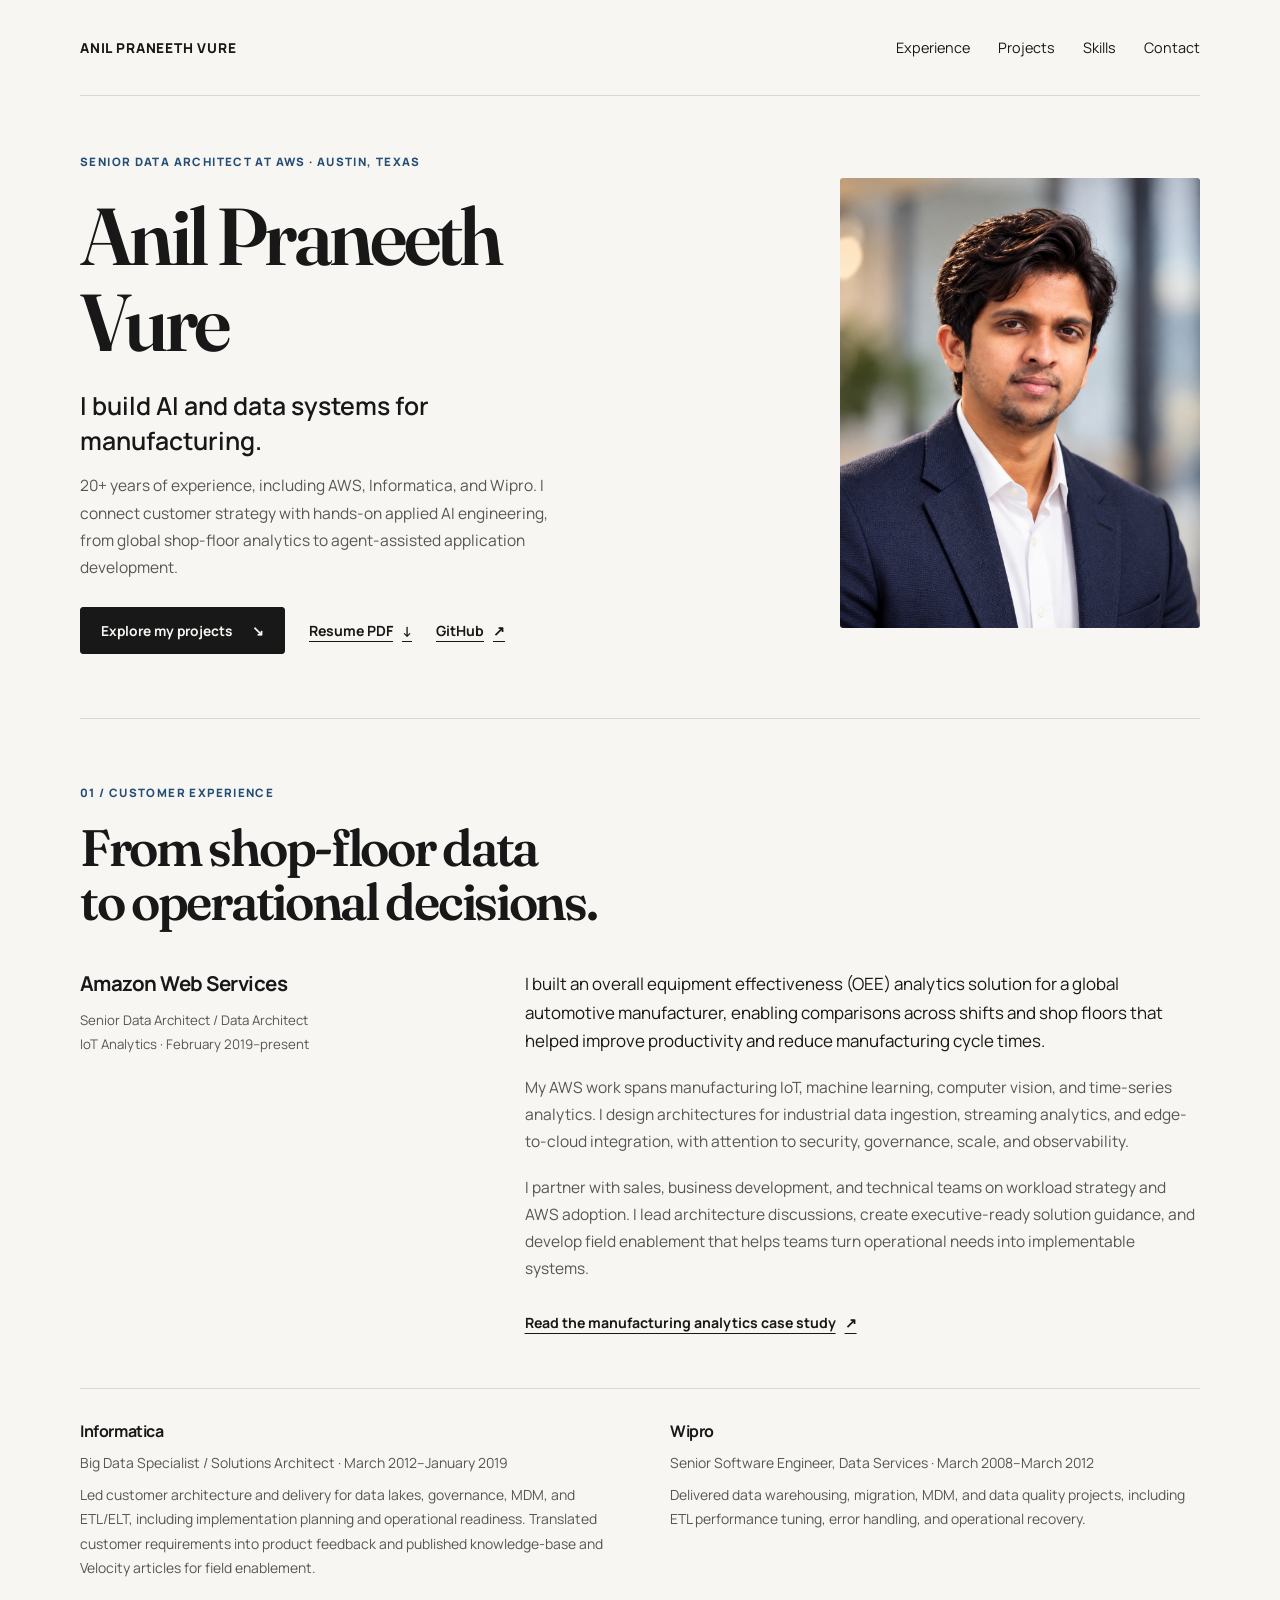
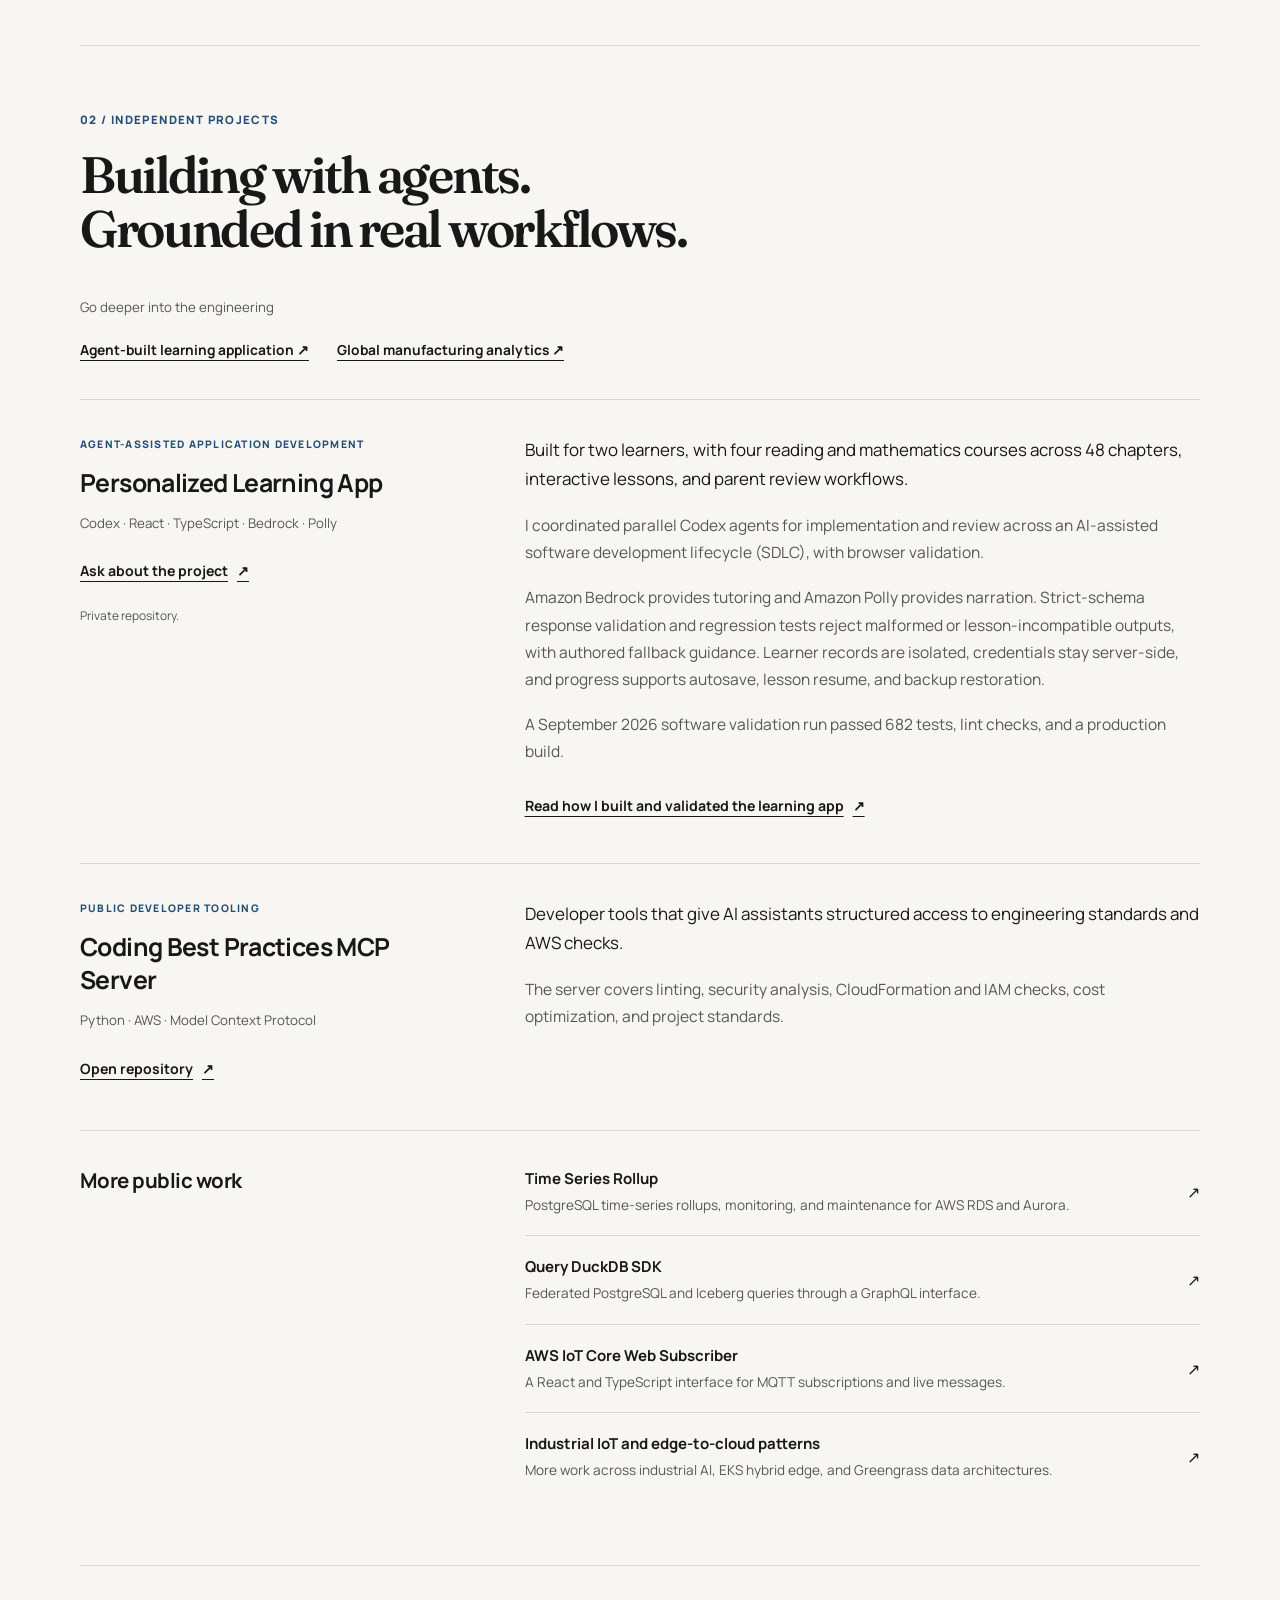
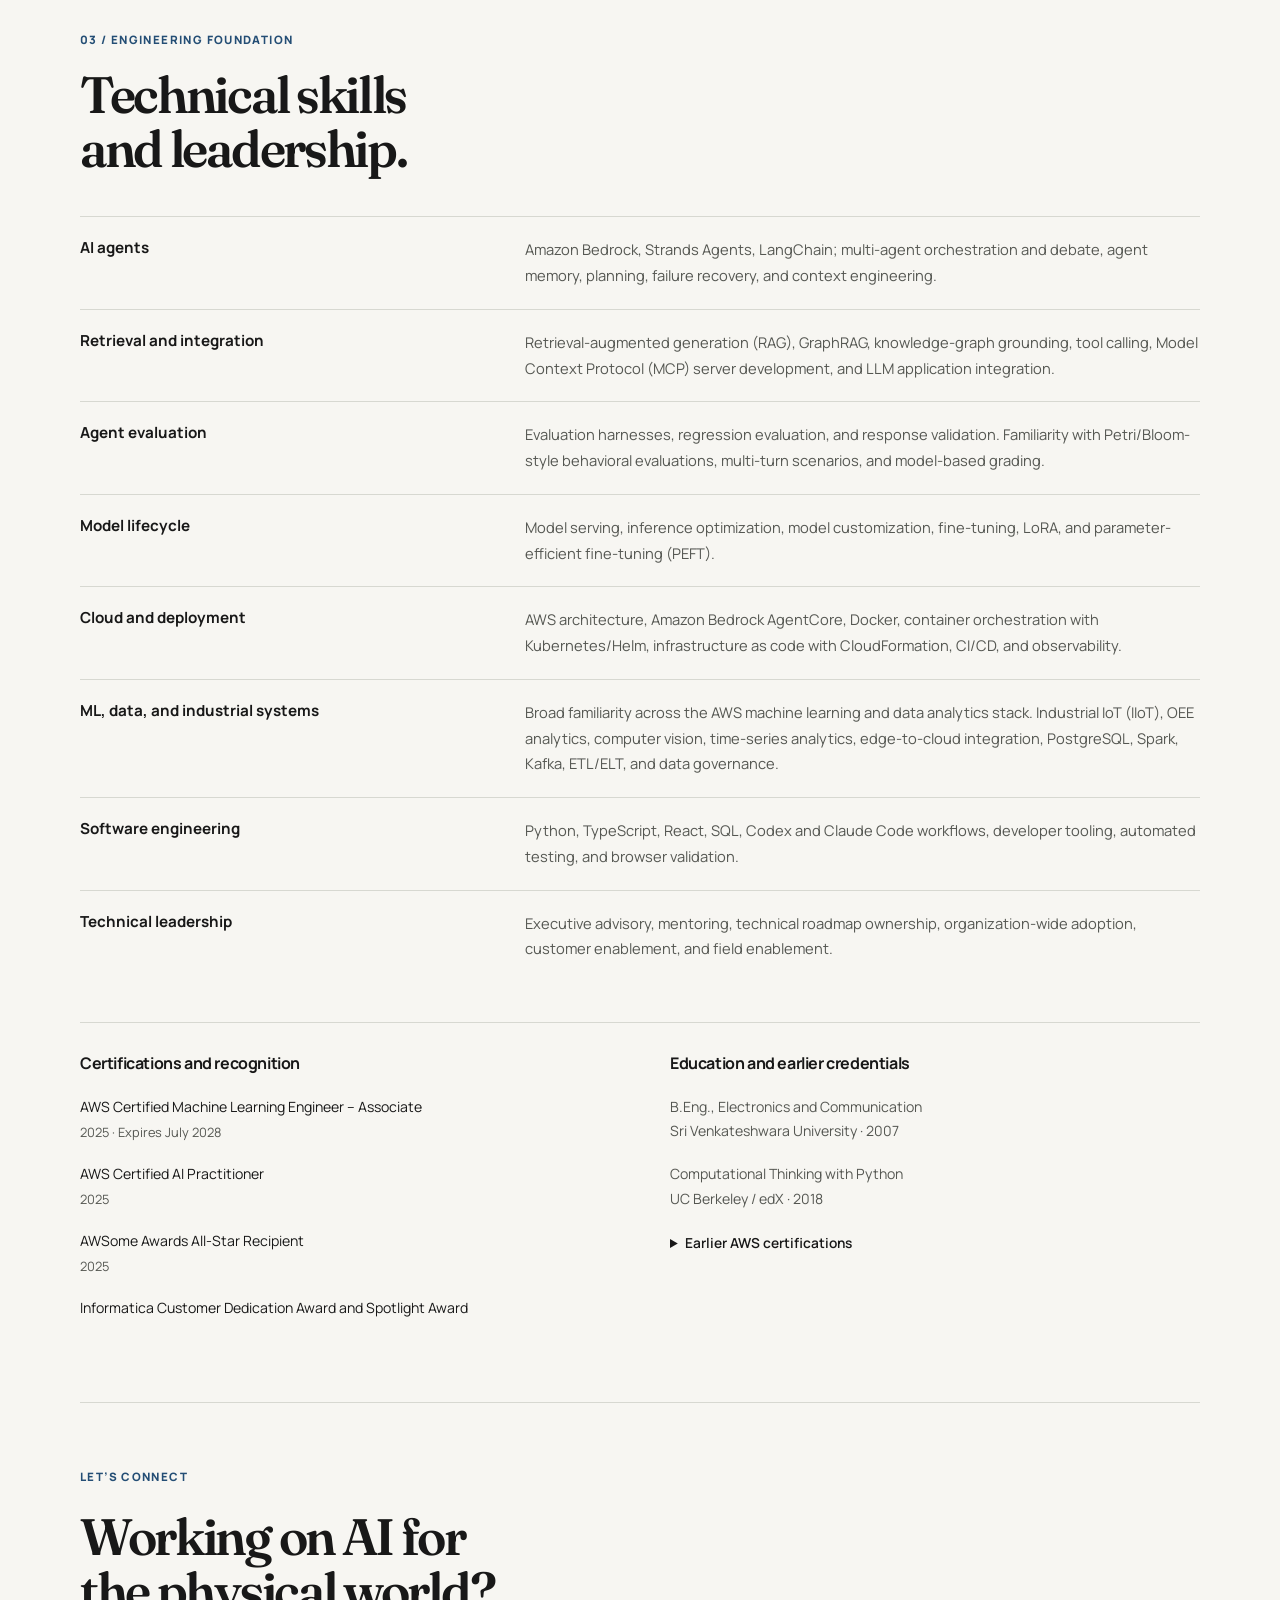
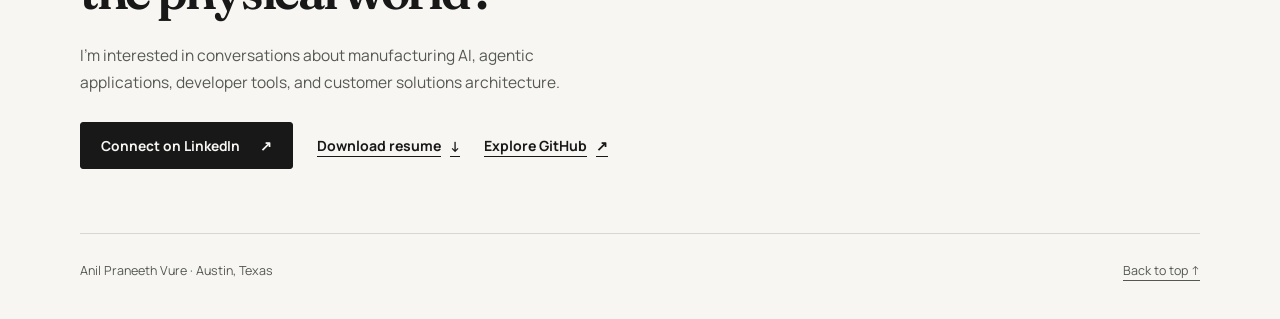
==== commit dabf6649: "Remove private project content from public portfolio and resume" ====
--- a/index.html
+++ b/index.html
@@ -41,10 +41,10 @@
           <p class="eyebrow">Senior Data Architect at AWS · Austin, Texas</p>
           <h1 id="hero-title">Anil Praneeth<br />Vure</h1>
           <p class="hero-lead">I build AI and data systems for manufacturing.</p>
-          <p class="hero-text">20+ years of experience, including AWS, Informatica, and Wipro. I connect customer strategy with hands-on applied AI engineering, from global shop-floor analytics to coding agents and CAD simulation.</p>
+          <p class="hero-text">20+ years of experience, including AWS, Informatica, and Wipro. I connect customer strategy with hands-on applied AI engineering, from global shop-floor analytics to agent-assisted application development.</p>
           <div class="hero-actions">
             <a class="button" href="#work">Explore my projects <span aria-hidden="true">↘</span></a>
-            <a class="text-link" href="./assets/Anil_Praneeth_Vure_Resume.pdf?v=20260919-cases" download="Anil_Praneeth_Vure_Resume.pdf">Resume PDF <span aria-hidden="true">↓</span></a>
+            <a class="text-link" href="./assets/Anil_Praneeth_Vure_Resume.pdf?v=20260919-public" download="Anil_Praneeth_Vure_Resume.pdf">Resume PDF <span aria-hidden="true">↓</span></a>
             <a class="text-link" href="https://github.com/anilpraneeth" target="_blank" rel="noopener noreferrer">GitHub <span aria-hidden="true">↗</span></a>
           </div>
         </div>
@@ -68,21 +68,7 @@
       </section>
       <section class="section-block" id="work" aria-labelledby="work-title">
         <div class="section-intro reveal"><p class="section-label">02 / Independent projects</p><h2 id="work-title">Building with agents.<br />Grounded in real workflows.</h2></div>
-        <nav class="case-study-index reveal" aria-label="Project case studies"><p>Go deeper into the engineering</p><a href="./projects/quatrion/">Quatrion &amp; spatial tokenization <span aria-hidden="true">↗</span></a><a href="./projects/learning-app/">Agent-built learning application <span aria-hidden="true">↗</span></a><a href="./projects/manufacturing-analytics/">Global manufacturing analytics <span aria-hidden="true">↗</span></a></nav>
-        <article class="project-row two-columns reveal">
-          <div class="project-meta"><p class="project-kicker">Manufacturing platform · In development</p><h3>Quatrion</h3><p class="project-tech">Coding agents · Python → C++/CUDA · Spatial tokenization · CAD · FEA · CFD</p><a class="text-link" href="./projects/quatrion/">Quatrion case study <span aria-hidden="true">↗</span></a><p class="project-note">Private repositories.</p></div>
-          <div>
-            <p class="lead-copy">I’m building an agentic platform for manufacturing companies, connecting natural-language requests to CAD and simulation services.</p>
-            <ul class="project-details">
-              <li><strong>Spatial tokenization and grounding.</strong> Built bounded knowledge graphs linking CAD parts, assembly hierarchy, 3D positions, orientations, and surface-distance relationships. These give LLMs structured spatial context, with bounded views and source provenance.</li>
-              <li><strong>Agent-directed solver refactoring.</strong> Directed coding agents on Python-to-C++/CUDA FEA refactoring for NVIDIA GPUs, using knowledge-graph grounding and multi-agent debate. Separately, integration of Quatrion’s native CAD and spatial runtime is ongoing.</li>
-              <li><strong>Custom FEA solvers.</strong> FEniCSx and PETSc solvers for linear and nonlinear structural analysis, including large deformation, J2 plasticity, GPU-accelerated sparse solves, and analytical benchmark tests.</li>
-              <li><strong>CFD and forming workflows.</strong> CFD case validation and postprocessing, plus sheet-metal forming through OpenRadioss integration, asynchronous jobs, and solver-output KPI extraction.</li>
-              <li><strong>Agent and deployment workflows.</strong> Structured tool calling, configurable model providers, reusable Codex and Claude Code skills, and Kubernetes/Helm deployment automation for cloud and on-premises targets, with authentication gates and CI checks for service contracts and infrastructure.</li>
-            </ul>
-            <a class="text-link case-study-link" href="./projects/quatrion/">Explore Quatrion: concept, architecture &amp; validation <span aria-hidden="true">↗</span></a>
-          </div>
-        </article>
+        <nav class="case-study-index reveal" aria-label="Project case studies"><p>Go deeper into the engineering</p><a href="./projects/learning-app/">Agent-built learning application <span aria-hidden="true">↗</span></a><a href="./projects/manufacturing-analytics/">Global manufacturing analytics <span aria-hidden="true">↗</span></a></nav>
         <article class="project-row two-columns reveal">
           <div class="project-meta"><p class="project-kicker">Agent-assisted application development</p><h3>Personalized Learning App</h3><p class="project-tech">Codex · React · TypeScript · Bedrock · Polly</p><a class="text-link" href="#contact">Ask about the project <span aria-hidden="true">↗</span></a><p class="project-note">Private repository.</p></div>
           <div>
@@ -113,8 +99,7 @@
           <div class="two-columns"><dt>Model lifecycle</dt><dd>Model serving, inference optimization, model customization, fine-tuning, LoRA, and parameter-efficient fine-tuning (PEFT).</dd></div>
           <div class="two-columns"><dt>Cloud and deployment</dt><dd>AWS architecture, Amazon Bedrock AgentCore, Docker, container orchestration with Kubernetes/Helm, infrastructure as code with CloudFormation, CI/CD, and observability.</dd></div>
           <div class="two-columns"><dt>ML, data, and industrial systems</dt><dd>Broad familiarity across the AWS machine learning and data analytics stack. Industrial IoT (IIoT), OEE analytics, computer vision, time-series analytics, edge-to-cloud integration, PostgreSQL, Spark, Kafka, ETL/ELT, and data governance.</dd></div>
-          <div class="two-columns"><dt>Software engineering</dt><dd>Python, TypeScript, React, SQL, agent-assisted C++/CUDA refactoring, Codex and Claude Code workflows, developer tooling, automated testing, and browser validation.</dd></div>
-          <div class="two-columns"><dt>CAD and simulation</dt><dd>Spatial tokenization, nonlinear FEA, FEniCSx/PETSc, NVIDIA CUDA, CFD validation and postprocessing, and OpenRadioss integration.</dd></div>
+          <div class="two-columns"><dt>Software engineering</dt><dd>Python, TypeScript, React, SQL, Codex and Claude Code workflows, developer tooling, automated testing, and browser validation.</dd></div>
           <div class="two-columns"><dt>Technical leadership</dt><dd>Executive advisory, mentoring, technical roadmap ownership, organization-wide adoption, customer enablement, and field enablement.</dd></div>
         </dl>
         <div class="credentials-grid reveal">
@@ -124,7 +109,7 @@
       </section>
       <section class="contact-section section-block reveal" id="contact" aria-labelledby="contact-title">
         <p class="section-label">Let’s connect</p><h2 id="contact-title">Working on AI for<br />the physical world?</h2><p>I’m interested in conversations about manufacturing AI, agentic applications, developer tools, and customer solutions architecture.</p>
-        <div class="hero-actions"><a class="button" href="https://www.linkedin.com/in/anilpraneeth/" target="_blank" rel="noopener noreferrer">Connect on LinkedIn <span aria-hidden="true">↗</span></a><a class="text-link" href="./assets/Anil_Praneeth_Vure_Resume.pdf?v=20260919-cases" download="Anil_Praneeth_Vure_Resume.pdf">Download resume <span aria-hidden="true">↓</span></a><a class="text-link" href="https://github.com/anilpraneeth" target="_blank" rel="noopener noreferrer">Explore GitHub <span aria-hidden="true">↗</span></a></div>
+        <div class="hero-actions"><a class="button" href="https://www.linkedin.com/in/anilpraneeth/" target="_blank" rel="noopener noreferrer">Connect on LinkedIn <span aria-hidden="true">↗</span></a><a class="text-link" href="./assets/Anil_Praneeth_Vure_Resume.pdf?v=20260919-public" download="Anil_Praneeth_Vure_Resume.pdf">Download resume <span aria-hidden="true">↓</span></a><a class="text-link" href="https://github.com/anilpraneeth" target="_blank" rel="noopener noreferrer">Explore GitHub <span aria-hidden="true">↗</span></a></div>
       </section>
     </main>
     <footer class="site-footer"><span>Anil Praneeth Vure · Austin, Texas</span><a href="#top">Back to top ↑</a></footer>
